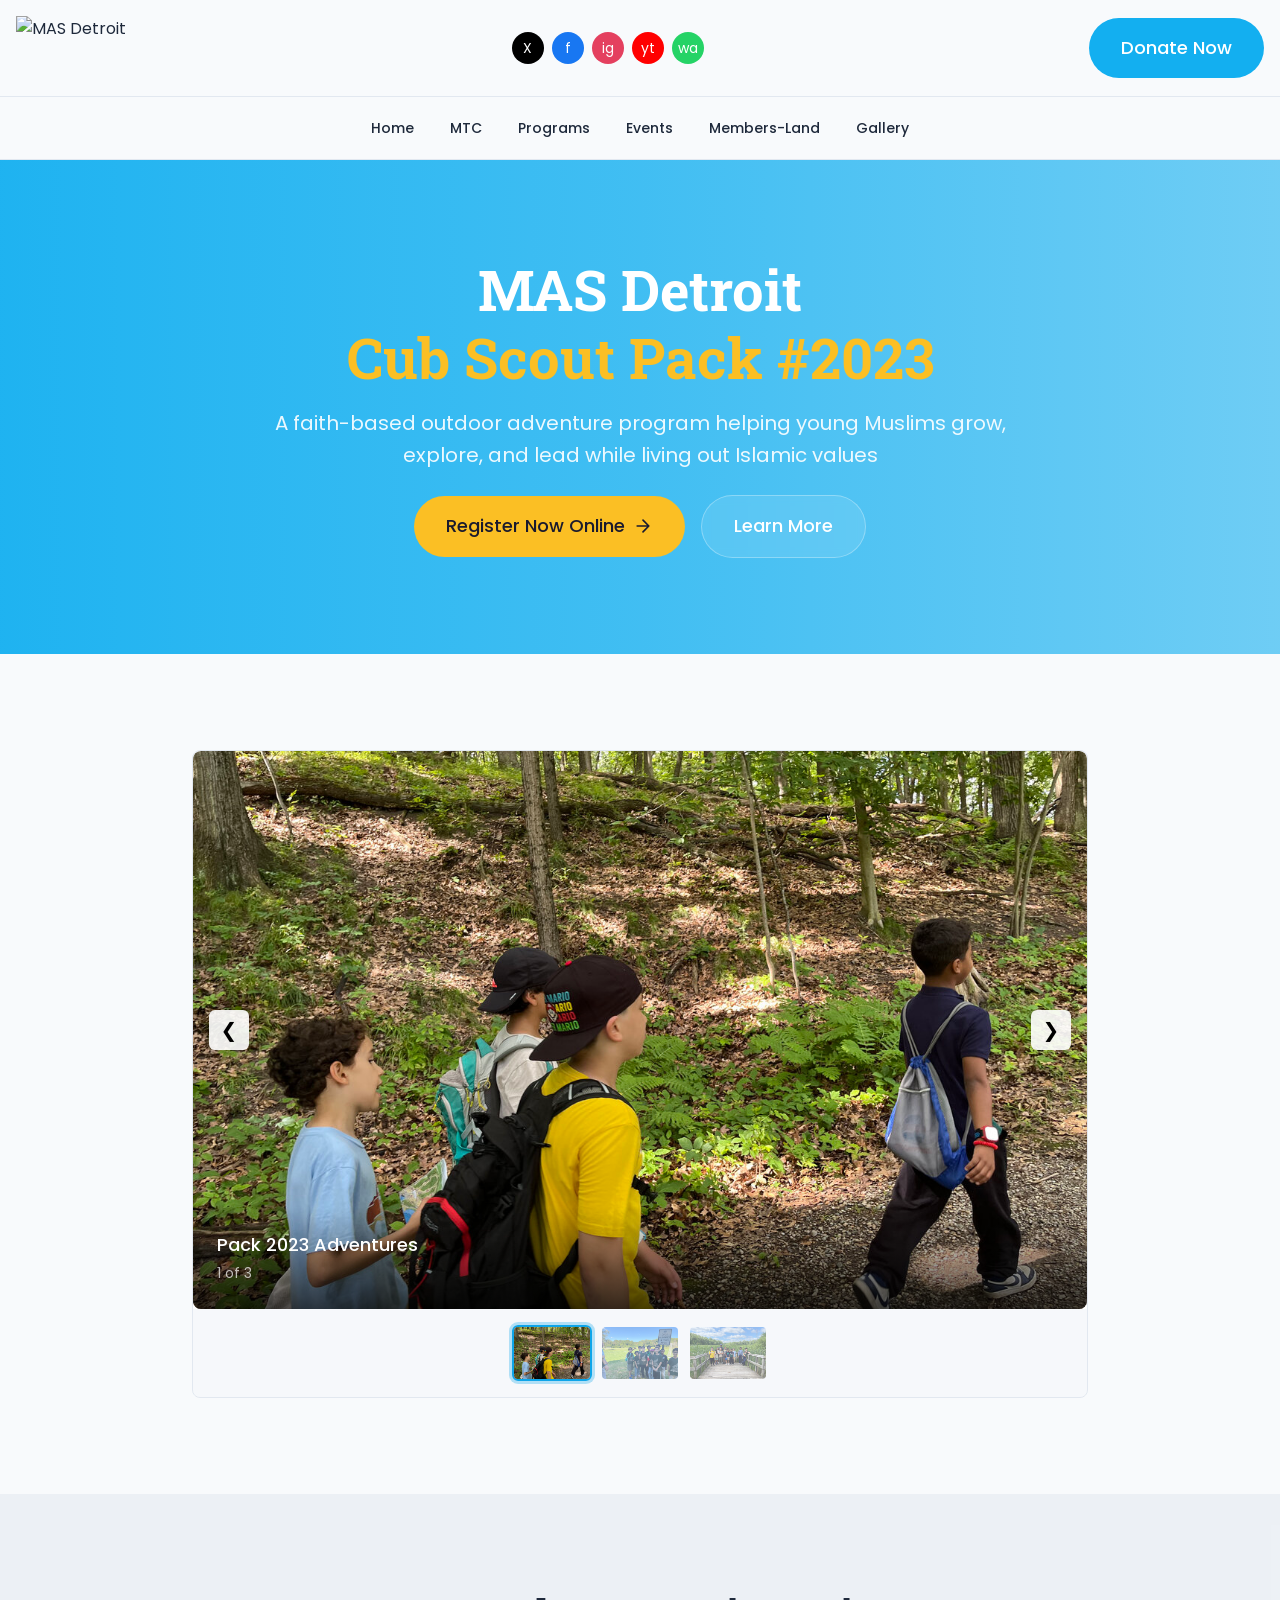
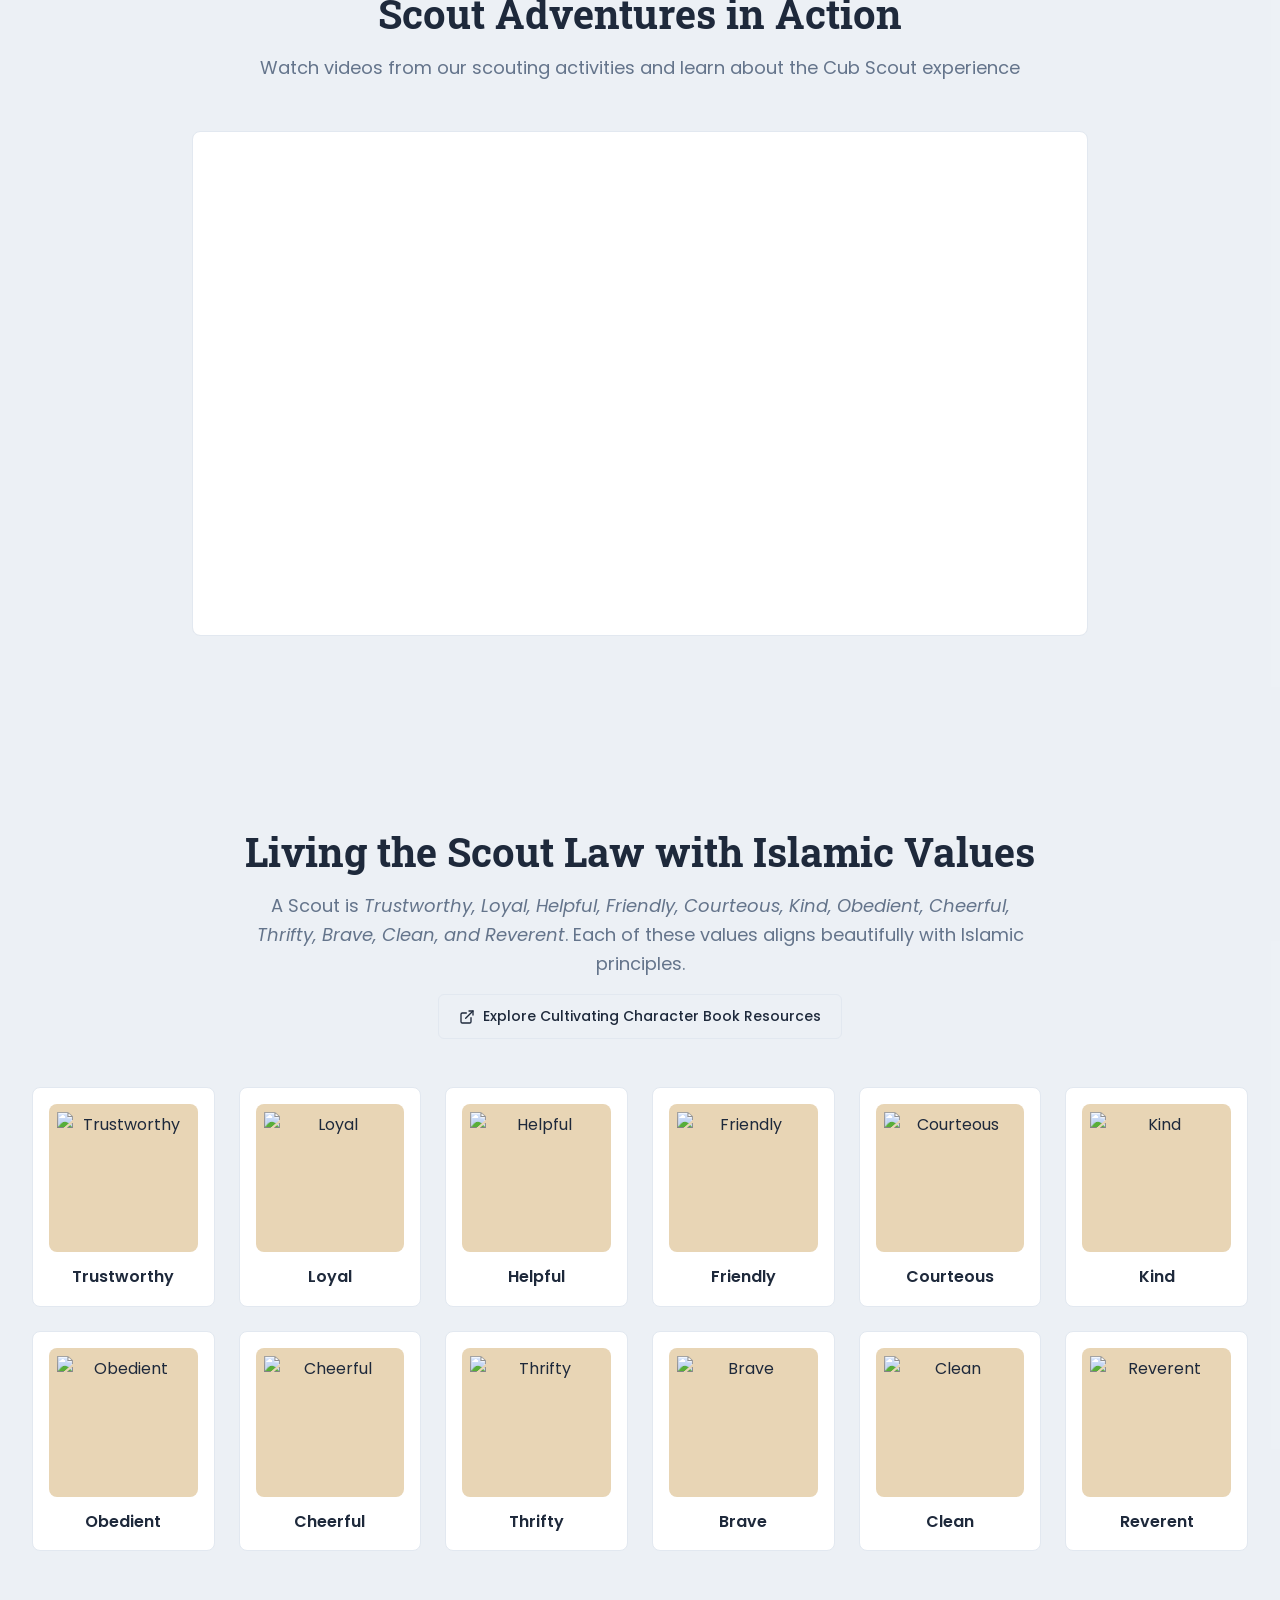
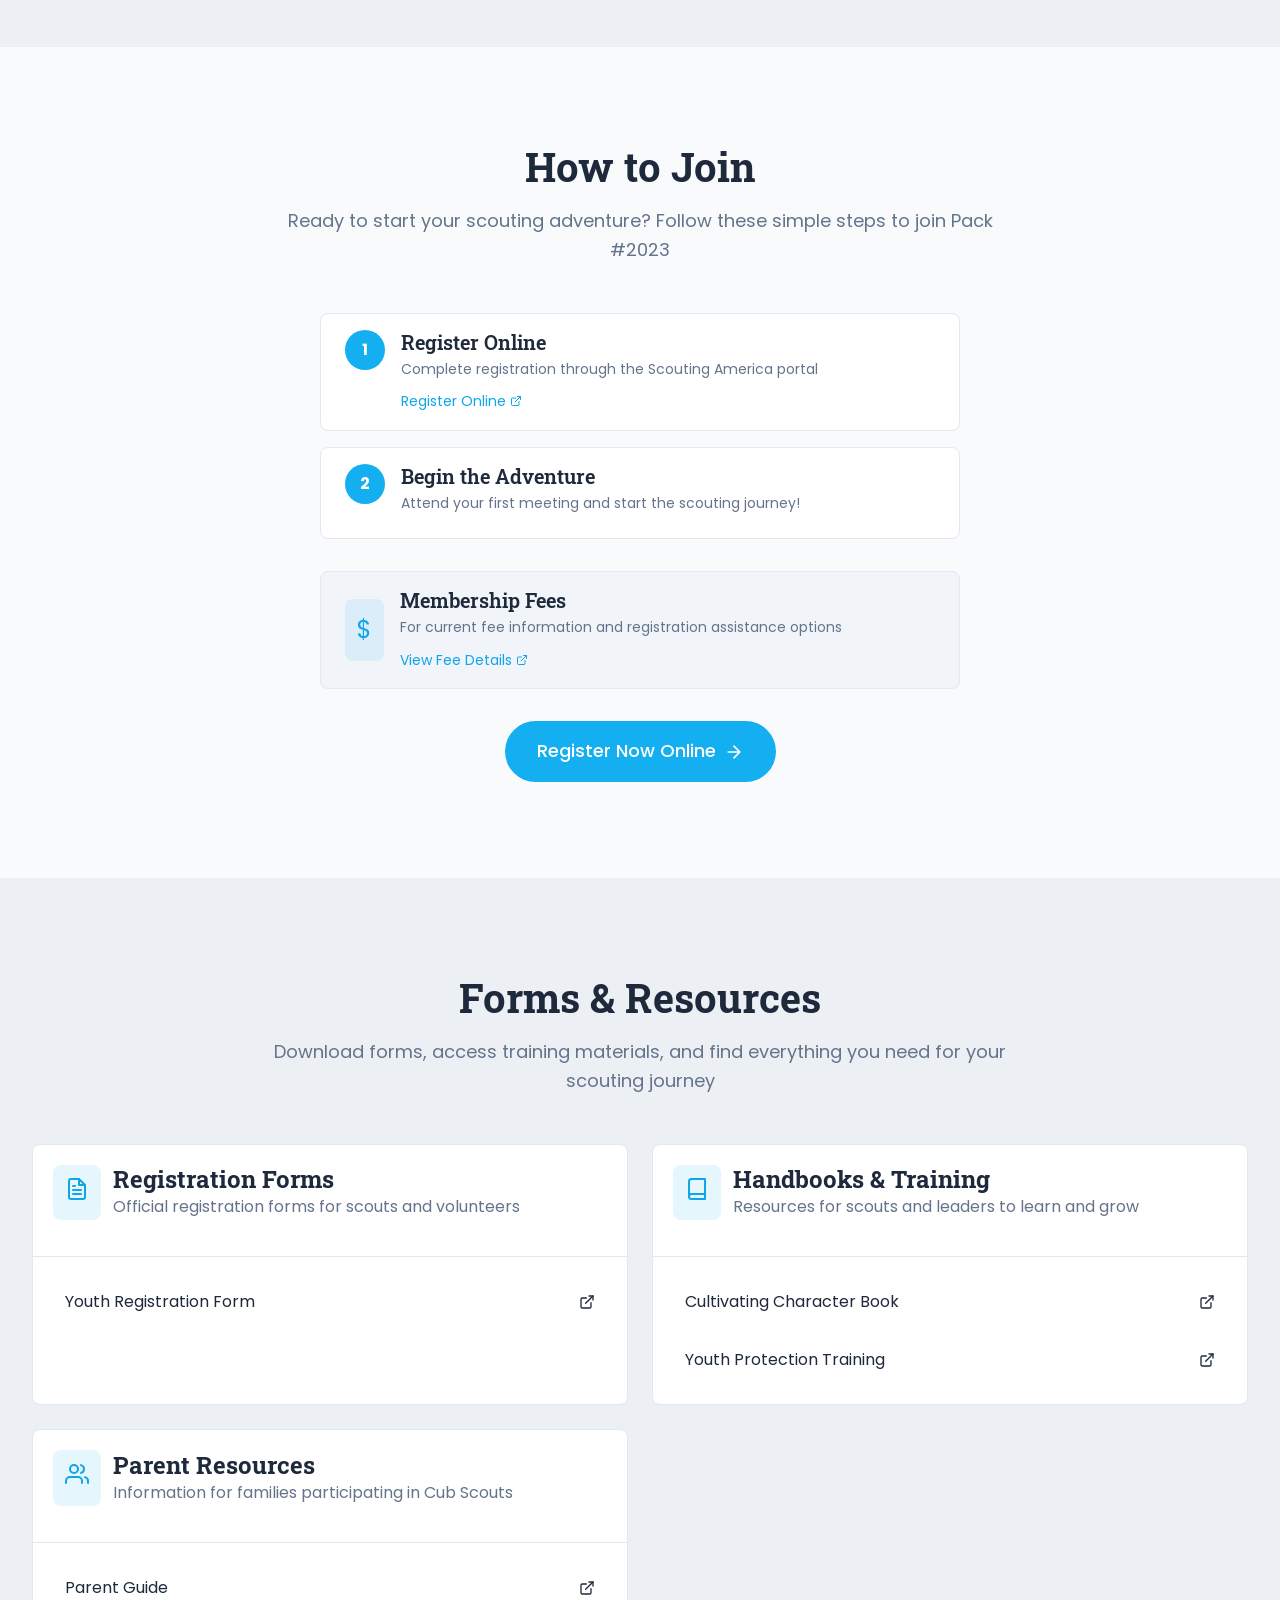
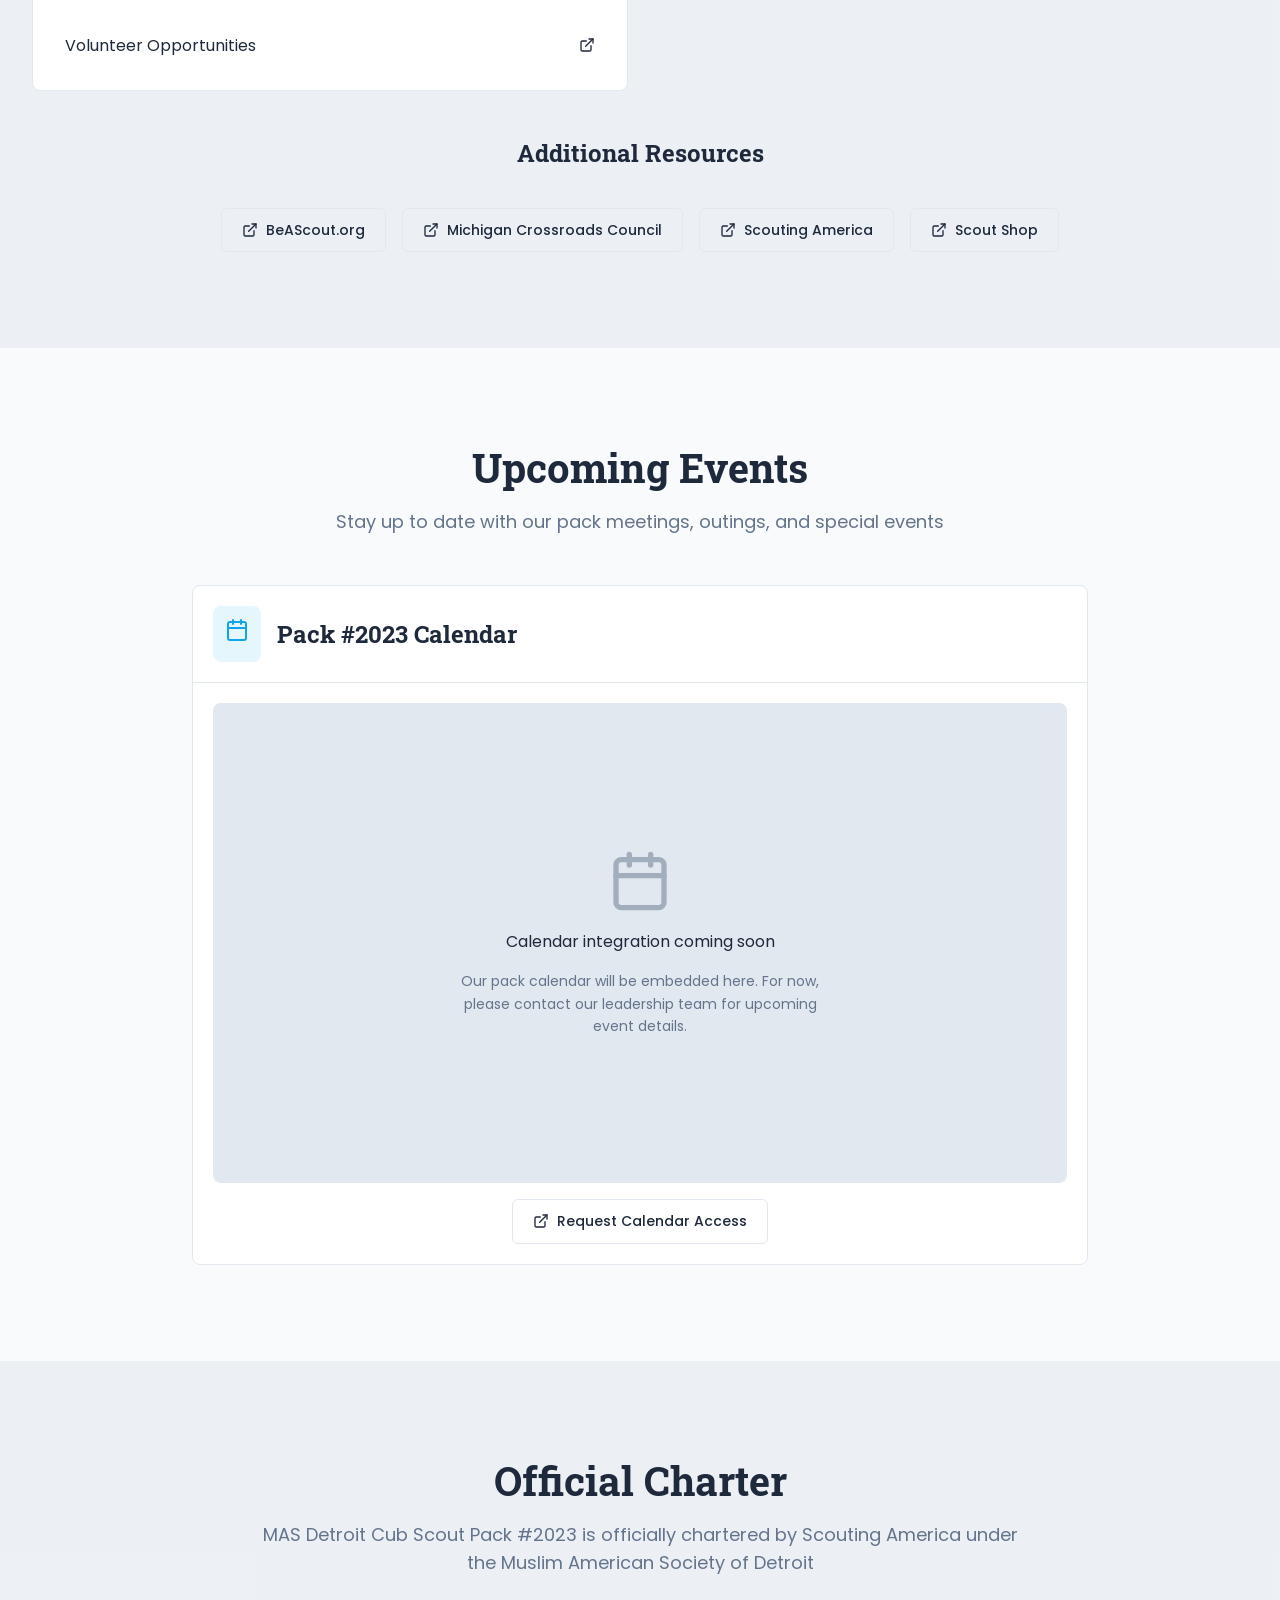
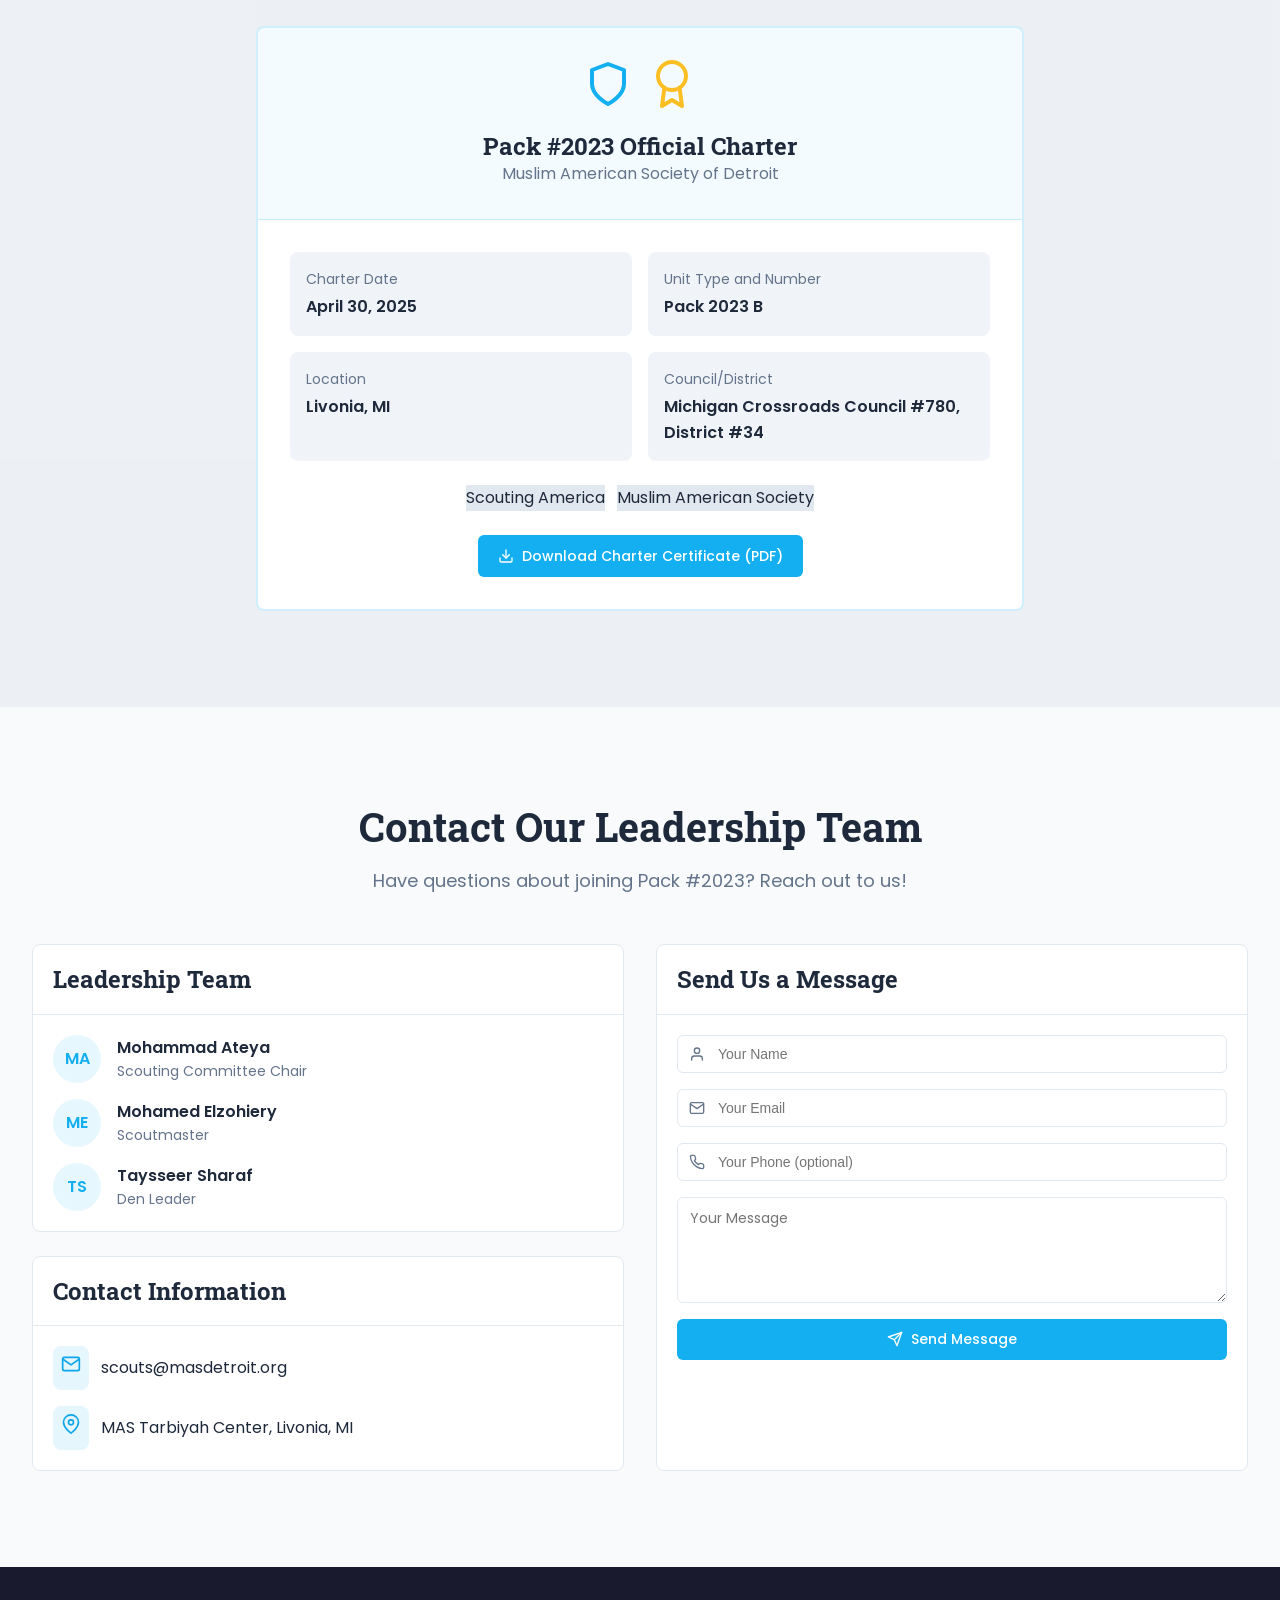
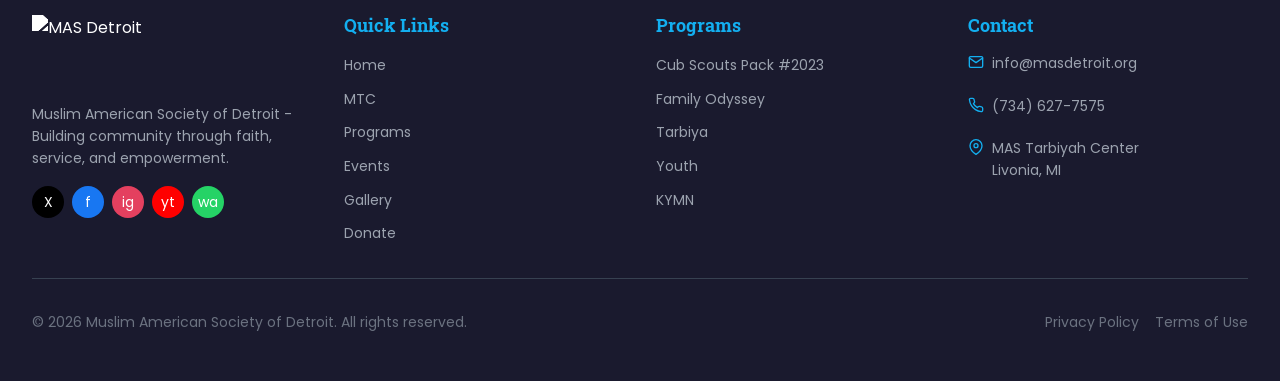
==== index.html @ 4f413756 "Simplified site Simplified site" ====
<!DOCTYPE html>
<html lang="en">
<head>
  <meta charset="UTF-8">
  <meta name="viewport" content="width=device-width, initial-scale=1.0">
  <meta name="description" content="MAS Detroit Cub Scout Pack #2023 - A faith-based outdoor adventure program helping young Muslims grow, explore, and lead while living out Islamic values.">
  <meta property="og:title" content="MAS Detroit Cub Scout Pack #2023">
  <meta property="og:description" content="A faith-based outdoor adventure program helping young Muslims grow, explore, and lead while living out Islamic values.">
  <meta property="og:type" content="website">
  <title>MAS Detroit Cub Scout Pack #2023</title>
  <link rel="icon" type="image/png" href="assets/favicon.png">
  <link rel="preconnect" href="https://fonts.googleapis.com">
  <link rel="preconnect" href="https://fonts.gstatic.com" crossorigin>
  <link href="https://fonts.googleapis.com/css2?family=Poppins:wght@300;400;500;600;700&family=Roboto+Slab:wght@400;600;700&display=swap" rel="stylesheet">
  <link rel="stylesheet" href="css/styles.css">
</head>
<body>
  <!-- ============================================
       NAVIGATION
       ============================================ -->
  <header class="nav">
    <div class="container nav-container">
      <a href="https://www.masdetroit.org/" class="nav-logo">
        <img src="https://www.masdetroit.org/wp-content/uploads/2022/02/MAS-DETROIT-10.png.webp" alt="MAS Detroit" data-testid="img-mas-detroit-logo">
      </a>

      <div class="nav-social" id="nav-social">
        <a href="https://twitter.com/masdetroit" target="_blank" rel="noopener noreferrer" class="social-icon" style="background-color: #000" data-testid="social-x">X</a>
        <a href="https://facebook.com/masdetroit" target="_blank" rel="noopener noreferrer" class="social-icon" style="background-color: #1877f2" data-testid="social-facebook">f</a>
        <a href="https://instagram.com/masdetroit" target="_blank" rel="noopener noreferrer" class="social-icon" style="background-color: #e4405f" data-testid="social-instagram">ig</a>
        <a href="https://youtube.com/masdetroit" target="_blank" rel="noopener noreferrer" class="social-icon" style="background-color: #ff0000" data-testid="social-youtube">yt</a>
        <a href="https://wa.me/" target="_blank" rel="noopener noreferrer" class="social-icon" style="background-color: #25d366" data-testid="social-whatsapp">wa</a>
      </div>

      <div class="flex items-center gap-3">
        <a href="https://www.masdetroit.org/donate/" target="_blank" rel="noopener noreferrer" class="btn btn-primary btn-lg" style="border-radius: 9999px" data-testid="button-donate">Donate Now</a>
        <button class="btn btn-ghost btn-icon mobile-menu-btn" id="mobile-menu-btn" data-testid="button-mobile-menu">
          <span id="menu-icon">&#9776;</span>
        </button>
      </div>
    </div>

    <nav class="nav-links" id="desktop-nav">
      <a href="https://www.masdetroit.org/" target="_blank" rel="noopener noreferrer" class="nav-link" data-testid="nav-link-home">Home</a>
      <a href="https://www.masdetroit.org/center/" target="_blank" rel="noopener noreferrer" class="nav-link" data-testid="nav-link-mtc">MTC</a>
      <a href="https://www.masdetroit.org/programs/" target="_blank" rel="noopener noreferrer" class="nav-link" data-testid="nav-link-programs">Programs</a>
      <a href="https://www.masdetroit.org/events/" target="_blank" rel="noopener noreferrer" class="nav-link" data-testid="nav-link-events">Events</a>
      <a href="https://www.masdetroit.org/members-land/" target="_blank" rel="noopener noreferrer" class="nav-link" data-testid="nav-link-members-land">Members-Land</a>
      <a href="https://www.masdetroit.org/gallery/" target="_blank" rel="noopener noreferrer" class="nav-link" data-testid="nav-link-gallery">Gallery</a>
    </nav>

    <div class="mobile-menu" id="mobile-menu">
      <a href="https://www.masdetroit.org/" target="_blank" rel="noopener noreferrer" class="nav-link" data-testid="nav-mobile-link-home">Home</a>
      <a href="https://www.masdetroit.org/center/" target="_blank" rel="noopener noreferrer" class="nav-link" data-testid="nav-mobile-link-mtc">MTC</a>
      <a href="https://www.masdetroit.org/programs/" target="_blank" rel="noopener noreferrer" class="nav-link" data-testid="nav-mobile-link-programs">Programs</a>
      <a href="https://www.masdetroit.org/events/" target="_blank" rel="noopener noreferrer" class="nav-link" data-testid="nav-mobile-link-events">Events</a>
      <a href="https://www.masdetroit.org/members-land/" target="_blank" rel="noopener noreferrer" class="nav-link" data-testid="nav-mobile-link-members-land">Members-Land</a>
      <a href="https://www.masdetroit.org/gallery/" target="_blank" rel="noopener noreferrer" class="nav-link" data-testid="nav-mobile-link-gallery">Gallery</a>
      <div class="flex items-center justify-center gap-3 mt-4" style="padding-top: 1rem; border-top: 1px solid var(--border);">
        <a href="https://twitter.com/masdetroit" target="_blank" rel="noopener noreferrer" class="social-icon" style="background-color: #000">X</a>
        <a href="https://facebook.com/masdetroit" target="_blank" rel="noopener noreferrer" class="social-icon" style="background-color: #1877f2">f</a>
        <a href="https://instagram.com/masdetroit" target="_blank" rel="noopener noreferrer" class="social-icon" style="background-color: #e4405f">ig</a>
        <a href="https://youtube.com/masdetroit" target="_blank" rel="noopener noreferrer" class="social-icon" style="background-color: #ff0000">yt</a>
        <a href="https://wa.me/" target="_blank" rel="noopener noreferrer" class="social-icon" style="background-color: #25d366">wa</a>
      </div>
    </div>
  </header>

  <!-- ============================================
       HERO SECTION
       ============================================ -->
  <section class="hero">
    <div class="hero-bg"></div>
    <div class="hero-overlay"></div>
    <div class="hero-content">
      <h1>MAS Detroit<br><span>Cub Scout Pack #2023</span></h1>
      <p class="hero-description">A faith-based outdoor adventure program helping young Muslims grow, explore, and lead while living out Islamic values</p>
      <div class="hero-buttons">
        <a href="https://my.scouting.org/VES/OnlineReg/1.0.0/?tu=UF-MB-780paa2023" target="_blank" rel="noopener noreferrer" class="btn btn-accent btn-lg" data-testid="button-register-hero">
          Register Now Online
          <svg width="20" height="20" viewBox="0 0 24 24" fill="none" stroke="currentColor" stroke-width="2" stroke-linecap="round" stroke-linejoin="round"><path d="M5 12h14M12 5l7 7-7 7"/></svg>
        </a>
        <a href="#gallery" class="btn btn-hero-outline btn-lg" data-testid="button-learn-more">Learn More</a>
      </div>
    </div>
  </section>

  <!-- ============================================
       PHOTO GALLERY
       ============================================ -->
  <section id="gallery" class="section">
    <div class="container">
      <div class="gallery-container">
        <div class="card">
          <div class="gallery-main">
            <img id="gallery-image" src="assets/scout-photo-1.jpg" alt="Pack 2023 Scouts at an event" data-testid="gallery-main-image">
            <div class="gallery-caption">
              <p id="gallery-caption-text">Pack 2023 Adventures</p>
              <span id="gallery-counter">1 of 3</span>
            </div>
            <button class="gallery-nav prev" id="gallery-prev" data-testid="button-prev-image">&#10094;</button>
            <button class="gallery-nav next" id="gallery-next" data-testid="button-next-image">&#10095;</button>
          </div>
          <div class="gallery-thumbnails">
            <button class="gallery-thumb active" data-index="0" data-testid="gallery-thumbnail-1">
              <img src="assets/scout-photo-1.jpg" alt="Thumbnail 1">
            </button>
            <button class="gallery-thumb" data-index="1" data-testid="gallery-thumbnail-2">
              <img src="assets/scout-photo-2.jpg" alt="Thumbnail 2">
            </button>
            <button class="gallery-thumb" data-index="2" data-testid="gallery-thumbnail-3">
              <img src="assets/scout-photo-3.jpg" alt="Thumbnail 3">
            </button>
          </div>
        </div>
      </div>
    </div>
  </section>

  <!-- ============================================
       VIDEO SECTION
       ============================================ -->
  <section id="videos" class="section section-alt">
    <div class="container">
      <div class="section-header">
        <h2>Scout Adventures in Action</h2>
        <p>Watch videos from our scouting activities and learn about the Cub Scout experience</p>
      </div>

      <div class="video-container">
        <div class="card">
          <div class="video-wrapper">
            <iframe src="https://www.youtube.com/embed/n1yjGQ9JKa0" title="Scout Adventure Video" allow="accelerometer; autoplay; clipboard-write; encrypted-media; gyroscope; picture-in-picture" allowfullscreen data-testid="video-main-embed"></iframe>
          </div>
        </div>
      </div>
    </div>
  </section>

  <!-- ============================================
       SCOUT LAW SECTION
       ============================================ -->
  <section id="scout-law" class="section section-alt">
    <div class="container">
      <div class="section-header">
        <h2>Living the Scout Law with Islamic Values</h2>
        <p>A Scout is <em>Trustworthy, Loyal, Helpful, Friendly, Courteous, Kind, Obedient, Cheerful, Thrifty, Brave, Clean, and Reverent</em>. Each of these values aligns beautifully with Islamic principles.</p>
        <a href="https://muslimamericansociety.org/cultivating-character-book-resources/" target="_blank" rel="noopener noreferrer" class="btn btn-outline mt-4" data-testid="button-cultivating-character">
          <svg width="16" height="16" viewBox="0 0 24 24" fill="none" stroke="currentColor" stroke-width="2" stroke-linecap="round" stroke-linejoin="round"><path d="M18 13v6a2 2 0 0 1-2 2H5a2 2 0 0 1-2-2V8a2 2 0 0 1 2-2h6"/><polyline points="15 3 21 3 21 9"/><line x1="10" y1="14" x2="21" y2="3"/></svg>
          Explore Cultivating Character Book Resources
        </a>
      </div>

      <div class="scout-law-grid">
        <a href="https://muslimamericansociety.org/cultivating-character-book-resources/#trustworthy" target="_blank" rel="noopener noreferrer" class="scout-law-card" data-testid="card-scout-law-trustworthy">
          <div class="scout-law-image">
            <img src="https://www.muslimamericansociety.org/wp-content/uploads/2022/10/trustworthy-01.png" alt="Trustworthy" loading="lazy">
          </div>
          <span class="scout-law-name">Trustworthy</span>
        </a>
        <a href="https://muslimamericansociety.org/cultivating-character-book-resources/#loyal" target="_blank" rel="noopener noreferrer" class="scout-law-card" data-testid="card-scout-law-loyal">
          <div class="scout-law-image">
            <img src="https://www.muslimamericansociety.org/wp-content/uploads/2022/10/loyal-01.png" alt="Loyal" loading="lazy">
          </div>
          <span class="scout-law-name">Loyal</span>
        </a>
        <a href="https://muslimamericansociety.org/cultivating-character-book-resources/#helpful" target="_blank" rel="noopener noreferrer" class="scout-law-card" data-testid="card-scout-law-helpful">
          <div class="scout-law-image">
            <img src="https://www.muslimamericansociety.org/wp-content/uploads/2022/10/helpful-01.png" alt="Helpful" loading="lazy">
          </div>
          <span class="scout-law-name">Helpful</span>
        </a>
        <a href="https://muslimamericansociety.org/cultivating-character-book-resources/#friendly" target="_blank" rel="noopener noreferrer" class="scout-law-card" data-testid="card-scout-law-friendly">
          <div class="scout-law-image">
            <img src="https://www.muslimamericansociety.org/wp-content/uploads/2022/10/friendly-01.png" alt="Friendly" loading="lazy">
          </div>
          <span class="scout-law-name">Friendly</span>
        </a>
        <a href="https://muslimamericansociety.org/cultivating-character-book-resources/#courteous" target="_blank" rel="noopener noreferrer" class="scout-law-card" data-testid="card-scout-law-courteous">
          <div class="scout-law-image">
            <img src="https://www.muslimamericansociety.org/wp-content/uploads/2022/10/courteous-01.png" alt="Courteous" loading="lazy">
          </div>
          <span class="scout-law-name">Courteous</span>
        </a>
        <a href="https://muslimamericansociety.org/cultivating-character-book-resources/#kind" target="_blank" rel="noopener noreferrer" class="scout-law-card" data-testid="card-scout-law-kind">
          <div class="scout-law-image">
            <img src="https://www.muslimamericansociety.org/wp-content/uploads/2022/10/kind-01.png" alt="Kind" loading="lazy">
          </div>
          <span class="scout-law-name">Kind</span>
        </a>
        <a href="https://muslimamericansociety.org/cultivating-character-book-resources/#obedient" target="_blank" rel="noopener noreferrer" class="scout-law-card" data-testid="card-scout-law-obedient">
          <div class="scout-law-image">
            <img src="https://www.muslimamericansociety.org/wp-content/uploads/2022/10/obedient-01.png" alt="Obedient" loading="lazy">
          </div>
          <span class="scout-law-name">Obedient</span>
        </a>
        <a href="https://muslimamericansociety.org/cultivating-character-book-resources/#cheerful" target="_blank" rel="noopener noreferrer" class="scout-law-card" data-testid="card-scout-law-cheerful">
          <div class="scout-law-image">
            <img src="https://www.muslimamericansociety.org/wp-content/uploads/2022/10/cheerful-01.png" alt="Cheerful" loading="lazy">
          </div>
          <span class="scout-law-name">Cheerful</span>
        </a>
        <a href="https://muslimamericansociety.org/cultivating-character-book-resources/#thrifty" target="_blank" rel="noopener noreferrer" class="scout-law-card" data-testid="card-scout-law-thrifty">
          <div class="scout-law-image">
            <img src="https://www.muslimamericansociety.org/wp-content/uploads/2022/10/thrifty-01.png" alt="Thrifty" loading="lazy">
          </div>
          <span class="scout-law-name">Thrifty</span>
        </a>
        <a href="https://muslimamericansociety.org/cultivating-character-book-resources/#brave" target="_blank" rel="noopener noreferrer" class="scout-law-card" data-testid="card-scout-law-brave">
          <div class="scout-law-image">
            <img src="https://www.muslimamericansociety.org/wp-content/uploads/2022/10/brave-01.png" alt="Brave" loading="lazy">
          </div>
          <span class="scout-law-name">Brave</span>
        </a>
        <a href="https://muslimamericansociety.org/cultivating-character-book-resources/#clean" target="_blank" rel="noopener noreferrer" class="scout-law-card" data-testid="card-scout-law-clean">
          <div class="scout-law-image">
            <img src="https://www.muslimamericansociety.org/wp-content/uploads/2022/10/clean-01.png" alt="Clean" loading="lazy">
          </div>
          <span class="scout-law-name">Clean</span>
        </a>
        <a href="https://muslimamericansociety.org/cultivating-character-book-resources/#reverent" target="_blank" rel="noopener noreferrer" class="scout-law-card" data-testid="card-scout-law-reverent">
          <div class="scout-law-image">
            <img src="https://www.muslimamericansociety.org/wp-content/uploads/2022/10/reverent-01.png" alt="Reverent" loading="lazy">
          </div>
          <span class="scout-law-name">Reverent</span>
        </a>
      </div>
    </div>
  </section>

  <!-- ============================================
       HOW TO JOIN
       ============================================ -->
  <section id="join" class="section">
    <div class="container">
      <div class="section-header">
        <h2>How to Join</h2>
        <p>Ready to start your scouting adventure? Follow these simple steps to join Pack #2023</p>
      </div>

      <div class="join-steps">
        <div class="card join-step">
          <div class="step-number">1</div>
          <div class="step-content">
            <h4>Register Online</h4>
            <p>Complete registration through the Scouting America portal</p>
            <a href="https://my.scouting.org/VES/OnlineReg/1.0.0/?tu=UF-MB-780paa2023" target="_blank" rel="noopener noreferrer" class="step-link" data-testid="button-step-1-link">
              Register Online
              <svg width="12" height="12" viewBox="0 0 24 24" fill="none" stroke="currentColor" stroke-width="2" stroke-linecap="round" stroke-linejoin="round"><path d="M18 13v6a2 2 0 0 1-2 2H5a2 2 0 0 1-2-2V8a2 2 0 0 1 2-2h6"/><polyline points="15 3 21 3 21 9"/><line x1="10" y1="14" x2="21" y2="3"/></svg>
            </a>
          </div>
        </div>
        <div class="card join-step">
          <div class="step-number">2</div>
          <div class="step-content">
            <h4>Begin the Adventure</h4>
            <p>Attend your first meeting and start the scouting journey!</p>
          </div>
        </div>
      </div>

      <div class="card fees-card">
        <div class="fees-card-content">
          <div class="fees-icon">$</div>
          <div class="step-content">
            <h4>Membership Fees</h4>
            <p>For current fee information and registration assistance options</p>
            <a href="https://michiganscouting.org/membership-registration/" target="_blank" rel="noopener noreferrer" class="step-link" data-testid="button-fees-link">
              View Fee Details
              <svg width="12" height="12" viewBox="0 0 24 24" fill="none" stroke="currentColor" stroke-width="2" stroke-linecap="round" stroke-linejoin="round"><path d="M18 13v6a2 2 0 0 1-2 2H5a2 2 0 0 1-2-2V8a2 2 0 0 1 2-2h6"/><polyline points="15 3 21 3 21 9"/><line x1="10" y1="14" x2="21" y2="3"/></svg>
            </a>
          </div>
        </div>
      </div>

      <div class="text-center mt-8">
        <a href="https://my.scouting.org/VES/OnlineReg/1.0.0/?tu=UF-MB-780paa2023" target="_blank" rel="noopener noreferrer" class="btn btn-primary btn-lg" data-testid="button-register-join">
          Register Now Online
          <svg width="20" height="20" viewBox="0 0 24 24" fill="none" stroke="currentColor" stroke-width="2" stroke-linecap="round" stroke-linejoin="round"><path d="M5 12h14M12 5l7 7-7 7"/></svg>
        </a>
      </div>
    </div>
  </section>

  <!-- ============================================
       RESOURCES SECTION
       ============================================ -->
  <section id="resources" class="section section-alt">
    <div class="container">
      <div class="section-header">
        <h2>Forms & Resources</h2>
        <p>Download forms, access training materials, and find everything you need for your scouting journey</p>
      </div>

      <div class="resources-grid">
        <div class="card">
          <div class="card-header">
            <div class="resource-category-header">
              <div class="resource-icon">
                <svg width="24" height="24" viewBox="0 0 24 24" fill="none" stroke="currentColor" stroke-width="2" stroke-linecap="round" stroke-linejoin="round"><path d="M14 2H6a2 2 0 0 0-2 2v16a2 2 0 0 0 2 2h12a2 2 0 0 0 2-2V8z"/><polyline points="14 2 14 8 20 8"/><line x1="16" y1="13" x2="8" y2="13"/><line x1="16" y1="17" x2="8" y2="17"/><polyline points="10 9 9 9 8 9"/></svg>
              </div>
              <div>
                <h3>Registration Forms</h3>
                <p class="text-muted">Official registration forms for scouts and volunteers</p>
              </div>
            </div>
          </div>
          <div class="card-content resource-list">
            <a href="https://my.scouting.org/VES/OnlineReg/1.0.0/?tu=UF-MB-780paa2023" target="_blank" rel="noopener noreferrer" class="resource-item" data-testid="resource-registration-forms-0">
              <span>Youth Registration Form</span>
              <svg width="16" height="16" viewBox="0 0 24 24" fill="none" stroke="currentColor" stroke-width="2" stroke-linecap="round" stroke-linejoin="round"><path d="M18 13v6a2 2 0 0 1-2 2H5a2 2 0 0 1-2-2V8a2 2 0 0 1 2-2h6"/><polyline points="15 3 21 3 21 9"/><line x1="10" y1="14" x2="21" y2="3"/></svg>
            </a>
          </div>
        </div>

        <div class="card">
          <div class="card-header">
            <div class="resource-category-header">
              <div class="resource-icon">
                <svg width="24" height="24" viewBox="0 0 24 24" fill="none" stroke="currentColor" stroke-width="2" stroke-linecap="round" stroke-linejoin="round"><path d="M4 19.5A2.5 2.5 0 0 1 6.5 17H20"/><path d="M6.5 2H20v20H6.5A2.5 2.5 0 0 1 4 19.5v-15A2.5 2.5 0 0 1 6.5 2z"/></svg>
              </div>
              <div>
                <h3>Handbooks & Training</h3>
                <p class="text-muted">Resources for scouts and leaders to learn and grow</p>
              </div>
            </div>
          </div>
          <div class="card-content resource-list">
            <a href="https://muslimamericansociety.org/cultivating-character-book-resources/" target="_blank" rel="noopener noreferrer" class="resource-item" data-testid="resource-handbooks-training-0">
              <span>Cultivating Character Book</span>
              <svg width="16" height="16" viewBox="0 0 24 24" fill="none" stroke="currentColor" stroke-width="2" stroke-linecap="round" stroke-linejoin="round"><path d="M18 13v6a2 2 0 0 1-2 2H5a2 2 0 0 1-2-2V8a2 2 0 0 1 2-2h6"/><polyline points="15 3 21 3 21 9"/><line x1="10" y1="14" x2="21" y2="3"/></svg>
            </a>
            <a href="https://www.scouting.org/training/youth-protection/" target="_blank" rel="noopener noreferrer" class="resource-item" data-testid="resource-handbooks-training-1">
              <span>Youth Protection Training</span>
              <svg width="16" height="16" viewBox="0 0 24 24" fill="none" stroke="currentColor" stroke-width="2" stroke-linecap="round" stroke-linejoin="round"><path d="M18 13v6a2 2 0 0 1-2 2H5a2 2 0 0 1-2-2V8a2 2 0 0 1 2-2h6"/><polyline points="15 3 21 3 21 9"/><line x1="10" y1="14" x2="21" y2="3"/></svg>
            </a>
          </div>
        </div>

        <div class="card">
          <div class="card-header">
            <div class="resource-category-header">
              <div class="resource-icon">
                <svg width="24" height="24" viewBox="0 0 24 24" fill="none" stroke="currentColor" stroke-width="2" stroke-linecap="round" stroke-linejoin="round"><path d="M17 21v-2a4 4 0 0 0-4-4H5a4 4 0 0 0-4 4v2"/><circle cx="9" cy="7" r="4"/><path d="M23 21v-2a4 4 0 0 0-3-3.87"/><path d="M16 3.13a4 4 0 0 1 0 7.75"/></svg>
              </div>
              <div>
                <h3>Parent Resources</h3>
                <p class="text-muted">Information for families participating in Cub Scouts</p>
              </div>
            </div>
          </div>
          <div class="card-content resource-list">
            <a href="https://www.scouting.org/programs/cub-scouts/" target="_blank" rel="noopener noreferrer" class="resource-item" data-testid="resource-parent-resources-0">
              <span>Parent Guide</span>
              <svg width="16" height="16" viewBox="0 0 24 24" fill="none" stroke="currentColor" stroke-width="2" stroke-linecap="round" stroke-linejoin="round"><path d="M18 13v6a2 2 0 0 1-2 2H5a2 2 0 0 1-2-2V8a2 2 0 0 1 2-2h6"/><polyline points="15 3 21 3 21 9"/><line x1="10" y1="14" x2="21" y2="3"/></svg>
            </a>
            <a href="https://www.scouting.org/get-involved/volunteer/" target="_blank" rel="noopener noreferrer" class="resource-item" data-testid="resource-parent-resources-1">
              <span>Volunteer Opportunities</span>
              <svg width="16" height="16" viewBox="0 0 24 24" fill="none" stroke="currentColor" stroke-width="2" stroke-linecap="round" stroke-linejoin="round"><path d="M18 13v6a2 2 0 0 1-2 2H5a2 2 0 0 1-2-2V8a2 2 0 0 1 2-2h6"/><polyline points="15 3 21 3 21 9"/><line x1="10" y1="14" x2="21" y2="3"/></svg>
            </a>
          </div>
        </div>

      </div>

      <div class="additional-resources">
        <h3 class="text-center mb-6" style="width: 100%">Additional Resources</h3>
        <a href="https://beascout.scouting.org/" target="_blank" rel="noopener noreferrer" class="btn btn-outline" data-testid="button-beascout">
          <svg width="16" height="16" viewBox="0 0 24 24" fill="none" stroke="currentColor" stroke-width="2" stroke-linecap="round" stroke-linejoin="round"><path d="M18 13v6a2 2 0 0 1-2 2H5a2 2 0 0 1-2-2V8a2 2 0 0 1 2-2h6"/><polyline points="15 3 21 3 21 9"/><line x1="10" y1="14" x2="21" y2="3"/></svg>
          BeAScout.org
        </a>
        <a href="https://michiganscouting.org/" target="_blank" rel="noopener noreferrer" class="btn btn-outline" data-testid="button-michigan-council">
          <svg width="16" height="16" viewBox="0 0 24 24" fill="none" stroke="currentColor" stroke-width="2" stroke-linecap="round" stroke-linejoin="round"><path d="M18 13v6a2 2 0 0 1-2 2H5a2 2 0 0 1-2-2V8a2 2 0 0 1 2-2h6"/><polyline points="15 3 21 3 21 9"/><line x1="10" y1="14" x2="21" y2="3"/></svg>
          Michigan Crossroads Council
        </a>
        <a href="https://www.scouting.org/" target="_blank" rel="noopener noreferrer" class="btn btn-outline" data-testid="button-scouting-america">
          <svg width="16" height="16" viewBox="0 0 24 24" fill="none" stroke="currentColor" stroke-width="2" stroke-linecap="round" stroke-linejoin="round"><path d="M18 13v6a2 2 0 0 1-2 2H5a2 2 0 0 1-2-2V8a2 2 0 0 1 2-2h6"/><polyline points="15 3 21 3 21 9"/><line x1="10" y1="14" x2="21" y2="3"/></svg>
          Scouting America
        </a>
        <a href="https://www.scoutshop.org/" target="_blank" rel="noopener noreferrer" class="btn btn-outline" data-testid="button-scout-shop-resources">
          <svg width="16" height="16" viewBox="0 0 24 24" fill="none" stroke="currentColor" stroke-width="2" stroke-linecap="round" stroke-linejoin="round"><path d="M18 13v6a2 2 0 0 1-2 2H5a2 2 0 0 1-2-2V8a2 2 0 0 1 2-2h6"/><polyline points="15 3 21 3 21 9"/><line x1="10" y1="14" x2="21" y2="3"/></svg>
          Scout Shop
        </a>
      </div>
    </div>
  </section>

  <!-- ============================================
       CALENDAR SECTION
       ============================================ -->
  <section id="events" class="section">
    <div class="container">
      <div class="section-header">
        <h2>Upcoming Events</h2>
        <p>Stay up to date with our pack meetings, outings, and special events</p>
      </div>

      <div style="max-width: 56rem; margin: 0 auto;">
        <div class="card">
          <div class="card-header" style="display: flex; align-items: center; gap: 1rem;">
            <div class="resource-icon">
              <svg width="24" height="24" viewBox="0 0 24 24" fill="none" stroke="currentColor" stroke-width="2" stroke-linecap="round" stroke-linejoin="round"><rect x="3" y="4" width="18" height="18" rx="2" ry="2"/><line x1="16" y1="2" x2="16" y2="6"/><line x1="8" y1="2" x2="8" y2="6"/><line x1="3" y1="10" x2="21" y2="10"/></svg>
            </div>
            <h3>Pack #2023 Calendar</h3>
          </div>
          <div class="card-content">
            <div class="calendar-placeholder">
              <svg viewBox="0 0 24 24" fill="none" stroke="currentColor" stroke-width="2" stroke-linecap="round" stroke-linejoin="round"><rect x="3" y="4" width="18" height="18" rx="2" ry="2"/><line x1="16" y1="2" x2="16" y2="6"/><line x1="8" y1="2" x2="8" y2="6"/><line x1="3" y1="10" x2="21" y2="10"/></svg>
              <p class="mb-4">Calendar integration coming soon</p>
              <p class="text-muted" style="font-size: 0.875rem; max-width: 24rem;">Our pack calendar will be embedded here. For now, please contact our leadership team for upcoming event details.</p>
            </div>
            <div class="text-center">
              <a href="mailto:scouts@masdetroit.org?subject=Pack Calendar Inquiry" class="btn btn-outline" data-testid="button-calendar-inquiry">
                <svg width="16" height="16" viewBox="0 0 24 24" fill="none" stroke="currentColor" stroke-width="2" stroke-linecap="round" stroke-linejoin="round"><path d="M18 13v6a2 2 0 0 1-2 2H5a2 2 0 0 1-2-2V8a2 2 0 0 1 2-2h6"/><polyline points="15 3 21 3 21 9"/><line x1="10" y1="14" x2="21" y2="3"/></svg>
                Request Calendar Access
              </a>
            </div>
          </div>
        </div>
      </div>
    </div>
  </section>

  <!-- ============================================
       CHARTER SECTION
       ============================================ -->
  <section id="charter" class="section section-alt">
    <div class="container">
      <div class="section-header">
        <h2>Official Charter</h2>
        <p>MAS Detroit Cub Scout Pack #2023 is officially chartered by Scouting America under the Muslim American Society of Detroit</p>
      </div>

      <div class="card charter-card">
        <div class="charter-header">
          <div class="charter-icons">
            <svg width="48" height="48" viewBox="0 0 24 24" fill="none" stroke="var(--primary)" stroke-width="2" stroke-linecap="round" stroke-linejoin="round"><path d="M12 22s8-4 8-10V5l-8-3-8 3v7c0 6 8 10 8 10z"/></svg>
            <svg width="48" height="48" viewBox="0 0 24 24" fill="none" stroke="var(--accent)" stroke-width="2" stroke-linecap="round" stroke-linejoin="round"><circle cx="12" cy="8" r="7"/><polyline points="8.21 13.89 7 23 12 20 17 23 15.79 13.88"/></svg>
          </div>
          <h3>Pack #2023 Official Charter</h3>
          <p class="text-muted">Muslim American Society of Detroit</p>
        </div>
        <div class="charter-details">
          <div class="charter-grid">
            <div class="charter-item">
              <span>Charter Date</span>
              <strong>April 30, 2025</strong>
            </div>
            <div class="charter-item">
              <span>Unit Type and Number</span>
              <strong>Pack 2023 B</strong>
            </div>
            <div class="charter-item">
              <span>Location</span>
              <strong>Livonia, MI</strong>
            </div>
            <div class="charter-item">
              <span>Council/District</span>
              <strong>Michigan Crossroads Council #780, District #34</strong>
            </div>
          </div>
          <div class="charter-badges">
            <span class="badge-secondary">Scouting America</span>
            <span class="badge-secondary">Muslim American Society</span>
          </div>
          <div class="text-center">
            <a href="https://www.masdetroit.org/wp-content/uploads/2025/06/MASD-Scout-Cert.pdf" target="_blank" rel="noopener noreferrer" class="btn btn-primary" data-testid="button-download-charter">
              <svg width="16" height="16" viewBox="0 0 24 24" fill="none" stroke="currentColor" stroke-width="2" stroke-linecap="round" stroke-linejoin="round"><path d="M21 15v4a2 2 0 0 1-2 2H5a2 2 0 0 1-2-2v-4"/><polyline points="7 10 12 15 17 10"/><line x1="12" y1="15" x2="12" y2="3"/></svg>
              Download Charter Certificate (PDF)
            </a>
          </div>
        </div>
      </div>
    </div>
  </section>

  <!-- ============================================
       CONTACT SECTION
       ============================================ -->
  <section id="contact" class="section">
    <div class="container">
      <div class="section-header">
        <h2>Contact Our Leadership Team</h2>
        <p>Have questions about joining Pack #2023? Reach out to us!</p>
      </div>

      <div class="contact-grid">
        <div style="display: flex; flex-direction: column; gap: 1.5rem;">
          <div class="card">
            <div class="card-header">
              <h3>Leadership Team</h3>
            </div>
            <div class="card-content" style="display: flex; flex-direction: column; gap: 1rem;">
              <div class="leader-item">
                <div class="leader-avatar">MA</div>
                <div>
                  <p style="font-weight: 600;">Mohammad Ateya</p>
                  <p class="text-muted" style="font-size: 0.875rem;">Scouting Committee Chair</p>
                </div>
              </div>
              <div class="leader-item">
                <div class="leader-avatar">ME</div>
                <div>
                  <p style="font-weight: 600;">Mohamed Elzohiery</p>
                  <p class="text-muted" style="font-size: 0.875rem;">Scoutmaster</p>
                </div>
              </div>
              <div class="leader-item">
                <div class="leader-avatar">TS</div>
                <div>
                  <p style="font-weight: 600;">Taysseer Sharaf</p>
                  <p class="text-muted" style="font-size: 0.875rem;">Den Leader</p>
                </div>
              </div>
            </div>
          </div>

          <div class="card">
            <div class="card-header">
              <h3>Contact Information</h3>
            </div>
            <div class="card-content" style="display: flex; flex-direction: column; gap: 1rem;">
              <a href="mailto:scouts@masdetroit.org" class="contact-item" data-testid="link-email">
                <div class="contact-icon">
                  <svg width="20" height="20" viewBox="0 0 24 24" fill="none" stroke="currentColor" stroke-width="2" stroke-linecap="round" stroke-linejoin="round"><path d="M4 4h16c1.1 0 2 .9 2 2v12c0 1.1-.9 2-2 2H4c-1.1 0-2-.9-2-2V6c0-1.1.9-2 2-2z"/><polyline points="22,6 12,13 2,6"/></svg>
                </div>
                <span>scouts@masdetroit.org</span>
              </a>
              <div class="contact-item">
                <div class="contact-icon">
                  <svg width="20" height="20" viewBox="0 0 24 24" fill="none" stroke="currentColor" stroke-width="2" stroke-linecap="round" stroke-linejoin="round"><path d="M21 10c0 7-9 13-9 13s-9-6-9-13a9 9 0 0 1 18 0z"/><circle cx="12" cy="10" r="3"/></svg>
                </div>
                <span>MAS Tarbiyah Center, Livonia, MI</span>
              </div>
            </div>
          </div>
        </div>

        <div class="card">
          <div class="card-header">
            <h3>Send Us a Message</h3>
          </div>
          <div class="card-content">
            <form id="contact-form" class="contact-form">
              <div class="form-group">
                <svg width="16" height="16" viewBox="0 0 24 24" fill="none" stroke="currentColor" stroke-width="2" stroke-linecap="round" stroke-linejoin="round"><path d="M20 21v-2a4 4 0 0 0-4-4H8a4 4 0 0 0-4 4v2"/><circle cx="12" cy="7" r="4"/></svg>
                <input type="text" name="name" placeholder="Your Name" class="form-input" required data-testid="input-name">
              </div>
              <div class="form-group">
                <svg width="16" height="16" viewBox="0 0 24 24" fill="none" stroke="currentColor" stroke-width="2" stroke-linecap="round" stroke-linejoin="round"><path d="M4 4h16c1.1 0 2 .9 2 2v12c0 1.1-.9 2-2 2H4c-1.1 0-2-.9-2-2V6c0-1.1.9-2 2-2z"/><polyline points="22,6 12,13 2,6"/></svg>
                <input type="email" name="email" placeholder="Your Email" class="form-input" required data-testid="input-email">
              </div>
              <div class="form-group">
                <svg width="16" height="16" viewBox="0 0 24 24" fill="none" stroke="currentColor" stroke-width="2" stroke-linecap="round" stroke-linejoin="round"><path d="M22 16.92v3a2 2 0 0 1-2.18 2 19.79 19.79 0 0 1-8.63-3.07 19.5 19.5 0 0 1-6-6 19.79 19.79 0 0 1-3.07-8.67A2 2 0 0 1 4.11 2h3a2 2 0 0 1 2 1.72 12.84 12.84 0 0 0 .7 2.81 2 2 0 0 1-.45 2.11L8.09 9.91a16 16 0 0 0 6 6l1.27-1.27a2 2 0 0 1 2.11-.45 12.84 12.84 0 0 0 2.81.7A2 2 0 0 1 22 16.92z"/></svg>
                <input type="tel" name="phone" placeholder="Your Phone (optional)" class="form-input" data-testid="input-phone">
              </div>
              <textarea name="message" placeholder="Your Message" class="form-textarea" rows="4" required data-testid="input-message"></textarea>
              <button type="submit" class="btn btn-primary" style="width: 100%;" data-testid="button-send-message">
                <svg width="16" height="16" viewBox="0 0 24 24" fill="none" stroke="currentColor" stroke-width="2" stroke-linecap="round" stroke-linejoin="round"><line x1="22" y1="2" x2="11" y2="13"/><polygon points="22 2 15 22 11 13 2 9 22 2"/></svg>
                Send Message
              </button>
            </form>
          </div>
        </div>
      </div>
    </div>
  </section>

  <!-- ============================================
       FOOTER
       ============================================ -->
  <footer class="footer">
    <div class="container">
      <div class="footer-grid">
        <div>
          <a href="https://www.masdetroit.org/" class="footer-logo">
            <img src="https://www.masdetroit.org/wp-content/uploads/2022/02/MAS-DETROIT-10.png.webp" alt="MAS Detroit">
          </a>
          <p class="footer-description">Muslim American Society of Detroit - Building community through faith, service, and empowerment.</p>
          <div class="footer-social">
            <a href="https://twitter.com/masdetroit" target="_blank" rel="noopener noreferrer" class="social-icon" style="background-color: #000" data-testid="footer-social-x">X</a>
            <a href="https://facebook.com/masdetroit" target="_blank" rel="noopener noreferrer" class="social-icon" style="background-color: #1877f2" data-testid="footer-social-facebook">f</a>
            <a href="https://instagram.com/masdetroit" target="_blank" rel="noopener noreferrer" class="social-icon" style="background-color: #e4405f" data-testid="footer-social-instagram">ig</a>
            <a href="https://youtube.com/masdetroit" target="_blank" rel="noopener noreferrer" class="social-icon" style="background-color: #ff0000" data-testid="footer-social-youtube">yt</a>
            <a href="https://wa.me/" target="_blank" rel="noopener noreferrer" class="social-icon" style="background-color: #25d366" data-testid="footer-social-whatsapp">wa</a>
          </div>
        </div>

        <div>
          <h3>Quick Links</h3>
          <ul class="footer-links">
            <li><a href="https://www.masdetroit.org/" target="_blank" rel="noopener noreferrer" data-testid="footer-link-home">Home</a></li>
            <li><a href="https://www.masdetroit.org/center/" target="_blank" rel="noopener noreferrer" data-testid="footer-link-mtc">MTC</a></li>
            <li><a href="https://www.masdetroit.org/programs/" target="_blank" rel="noopener noreferrer" data-testid="footer-link-programs">Programs</a></li>
            <li><a href="https://www.masdetroit.org/events/" target="_blank" rel="noopener noreferrer" data-testid="footer-link-events">Events</a></li>
            <li><a href="https://www.masdetroit.org/gallery/" target="_blank" rel="noopener noreferrer" data-testid="footer-link-gallery">Gallery</a></li>
            <li><a href="https://www.masdetroit.org/donate/" target="_blank" rel="noopener noreferrer" data-testid="footer-link-donate">Donate</a></li>
          </ul>
        </div>

        <div>
          <h3>Programs</h3>
          <ul class="footer-links">
            <li><a href="#">Cub Scouts Pack #2023</a></li>
            <li><a href="https://masdetroit.org/family-odyssey/" target="_blank" rel="noopener noreferrer">Family Odyssey</a></li>
            <li><a href="https://masdetroit.org/tarbiya" target="_blank" rel="noopener noreferrer">Tarbiya</a></li>
            <li><a href="https://masdetroit.org/youth" target="_blank" rel="noopener noreferrer">Youth</a></li>
            <li><a href="https://kymn.org/" target="_blank" rel="noopener noreferrer">KYMN</a></li>
          </ul>
        </div>

        <div>
          <h3>Contact</h3>
          <ul class="footer-links footer-contact">
            <li>
              <svg width="16" height="16" viewBox="0 0 24 24" fill="none" stroke="currentColor" stroke-width="2" stroke-linecap="round" stroke-linejoin="round"><path d="M4 4h16c1.1 0 2 .9 2 2v12c0 1.1-.9 2-2 2H4c-1.1 0-2-.9-2-2V6c0-1.1.9-2 2-2z"/><polyline points="22,6 12,13 2,6"/></svg>
              <a href="mailto:info@masdetroit.org">info@masdetroit.org</a>
            </li>
            <li>
              <svg width="16" height="16" viewBox="0 0 24 24" fill="none" stroke="currentColor" stroke-width="2" stroke-linecap="round" stroke-linejoin="round"><path d="M22 16.92v3a2 2 0 0 1-2.18 2 19.79 19.79 0 0 1-8.63-3.07 19.5 19.5 0 0 1-6-6 19.79 19.79 0 0 1-3.07-8.67A2 2 0 0 1 4.11 2h3a2 2 0 0 1 2 1.72 12.84 12.84 0 0 0 .7 2.81 2 2 0 0 1-.45 2.11L8.09 9.91a16 16 0 0 0 6 6l1.27-1.27a2 2 0 0 1 2.11-.45 12.84 12.84 0 0 0 2.81.7A2 2 0 0 1 22 16.92z"/></svg>
              <a href="tel:+17346277575">(734) 627-7575</a>
            </li>
            <li>
              <svg width="16" height="16" viewBox="0 0 24 24" fill="none" stroke="currentColor" stroke-width="2" stroke-linecap="round" stroke-linejoin="round"><path d="M21 10c0 7-9 13-9 13s-9-6-9-13a9 9 0 0 1 18 0z"/><circle cx="12" cy="10" r="3"/></svg>
              <span>MAS Tarbiyah Center<br>Livonia, MI</span>
            </li>
          </ul>
        </div>
      </div>

      <div class="footer-bottom">
        <p>&copy; 2026 Muslim American Society of Detroit. All rights reserved.</p>
        <div class="footer-legal">
          <a href="https://www.masdetroit.org/privacy-policy/" target="_blank" rel="noopener noreferrer">Privacy Policy</a>
          <a href="https://www.masdetroit.org/terms/" target="_blank" rel="noopener noreferrer">Terms of Use</a>
        </div>
      </div>
    </div>
  </footer>

  <!-- Toast notification -->
  <div id="toast" class="toast">
    <h4>Message Sent!</h4>
    <p>Thank you for your inquiry. We'll get back to you soon.</p>
  </div>

  <script src="js/main.js"></script>
</body>
</html>
---- css/styles.css ----
/* MAS Detroit Cub Scout Pack #2023 - Main Stylesheet */

/* ============================================
   CSS Variables (Theme)
   ============================================ */
:root {
  --primary: #13AFF0;
  --primary-foreground: #ffffff;
  --secondary: #0ea5e9;
  --secondary-foreground: #ffffff;
  --accent: #fbbf24;
  --accent-foreground: #1a1a2e;
  --background: #f8fafc;
  --foreground: #1e293b;
  --muted: #e2e8f0;
  --muted-foreground: #64748b;
  --border: #e2e8f0;
  --card: #ffffff;
  --card-foreground: #1e293b;
  --footer-bg: #1a1a2e;
  --font-body: 'Poppins', system-ui, -apple-system, sans-serif;
  --font-heading: 'Roboto Slab', Georgia, serif;
}

/* ============================================
   Reset & Base Styles
   ============================================ */
*, *::before, *::after {
  box-sizing: border-box;
  margin: 0;
  padding: 0;
}

html {
  scroll-behavior: smooth;
}

body {
  font-family: var(--font-body);
  background-color: var(--background);
  color: var(--foreground);
  line-height: 1.6;
  min-height: 100vh;
}

img {
  max-width: 100%;
  height: auto;
  display: block;
}

a {
  color: inherit;
  text-decoration: none;
}

button {
  font-family: inherit;
  cursor: pointer;
  border: none;
  background: none;
}

/* ============================================
   Typography
   ============================================ */
h1, h2, h3, h4, h5, h6 {
  font-family: var(--font-heading);
  font-weight: 700;
  line-height: 1.2;
}

h1 { font-size: clamp(2rem, 5vw, 3.5rem); }
h2 { font-size: clamp(1.75rem, 4vw, 2.5rem); }
h3 { font-size: 1.5rem; }
h4 { font-size: 1.25rem; }

.text-muted {
  color: var(--muted-foreground);
}

/* ============================================
   Layout Utilities
   ============================================ */
.container {
  max-width: 1280px;
  margin: 0 auto;
  padding: 0 1rem;
}

@media (min-width: 640px) {
  .container { padding: 0 1.5rem; }
}

@media (min-width: 1024px) {
  .container { padding: 0 2rem; }
}

.section {
  padding: 4rem 0;
}

@media (min-width: 768px) {
  .section { padding: 6rem 0; }
}

.section-alt {
  background-color: rgba(226, 232, 240, 0.5);
}

.text-center {
  text-align: center;
}

.flex {
  display: flex;
}

.flex-col {
  flex-direction: column;
}

.items-center {
  align-items: center;
}

.justify-center {
  justify-content: center;
}

.justify-between {
  justify-content: space-between;
}

.gap-2 { gap: 0.5rem; }
.gap-3 { gap: 0.75rem; }
.gap-4 { gap: 1rem; }
.gap-6 { gap: 1.5rem; }
.gap-8 { gap: 2rem; }

.grid {
  display: grid;
}

.hidden { display: none; }

@media (min-width: 640px) {
  .sm-grid-2 { grid-template-columns: repeat(2, 1fr); }
}

@media (min-width: 768px) {
  .md-grid-2 { grid-template-columns: repeat(2, 1fr); }
  .md-grid-3 { grid-template-columns: repeat(3, 1fr); }
  .md-grid-4 { grid-template-columns: repeat(4, 1fr); }
}

@media (min-width: 1024px) {
  .lg-grid-2 { grid-template-columns: repeat(2, 1fr); }
  .lg-grid-4 { grid-template-columns: repeat(4, 1fr); }
  .lg-grid-6 { grid-template-columns: repeat(6, 1fr); }
  .lg-show { display: flex; }
  .lg-hide { display: none; }
}

/* ============================================
   Buttons
   ============================================ */
.btn {
  display: inline-flex;
  align-items: center;
  justify-content: center;
  gap: 0.5rem;
  padding: 0.625rem 1.25rem;
  font-size: 0.875rem;
  font-weight: 500;
  border-radius: 0.375rem;
  transition: all 0.2s ease;
}

.btn-primary {
  background-color: var(--primary);
  color: var(--primary-foreground);
}

.btn-primary:hover {
  background-color: #0d9cd8;
}

.btn-accent {
  background-color: var(--accent);
  color: var(--accent-foreground);
}

.btn-accent:hover {
  background-color: #f59e0b;
}

.btn-outline {
  background-color: transparent;
  border: 1px solid var(--border);
  color: var(--foreground);
}

.btn-outline:hover {
  background-color: var(--muted);
}

.btn-ghost {
  background-color: transparent;
  color: var(--foreground);
}

.btn-ghost:hover {
  background-color: rgba(0, 0, 0, 0.05);
}

.btn-lg {
  padding: 1rem 2rem;
  font-size: 1.125rem;
  border-radius: 9999px;
}

.btn-icon {
  width: 2.25rem;
  height: 2.25rem;
  padding: 0;
  border-radius: 0.375rem;
}

/* ============================================
   Cards
   ============================================ */
.card {
  background-color: var(--card);
  border: 1px solid var(--border);
  border-radius: 0.5rem;
  overflow: hidden;
  transition: box-shadow 0.2s ease;
}

.card:hover {
  box-shadow: 0 4px 12px rgba(0, 0, 0, 0.1);
}

.card-header {
  padding: 1.25rem;
  border-bottom: 1px solid var(--border);
}

.card-content {
  padding: 1.25rem;
}

/* ============================================
   Badge
   ============================================ */
.badge {
  display: inline-flex;
  align-items: center;
  gap: 0.5rem;
  padding: 0.5rem 1rem;
  font-size: 0.875rem;
  font-weight: 500;
  border-radius: 9999px;
  background-color: rgba(255, 255, 255, 0.2);
  color: white;
  border: 1px solid rgba(255, 255, 255, 0.3);
  backdrop-filter: blur(4px);
}

.badge-secondary {
  background-color: var(--muted);
  color: var(--foreground);
  border: none;
}

/* ============================================
   Navigation
   ============================================ */
.nav {
  position: sticky;
  top: 0;
  z-index: 50;
  background-color: var(--background);
  border-bottom: 1px solid var(--border);
}

.nav-container {
  display: flex;
  align-items: center;
  justify-content: space-between;
  padding: 1rem;
  gap: 1rem;
}

.nav-logo img {
  height: 3.5rem;
  width: auto;
}

@media (min-width: 768px) {
  .nav-logo img { height: 4rem; }
}

.nav-social {
  display: none;
  gap: 0.5rem;
}

@media (min-width: 1024px) {
  .nav-social { display: flex; }
}

.social-icon {
  width: 2rem;
  height: 2rem;
  border-radius: 9999px;
  display: flex;
  align-items: center;
  justify-content: center;
  color: white;
  font-size: 0.875rem;
  transition: opacity 0.2s;
}

.social-icon:hover {
  opacity: 0.8;
}

.nav-links {
  display: none;
  justify-content: center;
  gap: 0.25rem;
  padding: 0.75rem 0;
  border-top: 1px solid var(--border);
}

@media (min-width: 1024px) {
  .nav-links { display: flex; }
}

.nav-link {
  padding: 0.5rem 1rem;
  font-size: 0.875rem;
  font-weight: 500;
  color: var(--foreground);
  transition: color 0.2s;
}

.nav-link:hover {
  color: var(--secondary);
}

.mobile-menu {
  display: none;
  flex-direction: column;
  gap: 0.5rem;
  padding: 1rem 0;
  border-top: 1px solid var(--border);
}

.mobile-menu.open {
  display: flex;
}

@media (min-width: 1024px) {
  .mobile-menu { display: none !important; }
  .mobile-menu-btn { display: none; }
}

/* ============================================
   Hero Section
   ============================================ */
.hero {
  position: relative;
  padding: 3rem 0;
  display: flex;
  align-items: center;
  justify-content: center;
  overflow: hidden;
}

@media (min-width: 768px) {
  .hero { padding: 4rem 0; }
}

.hero-bg {
  position: absolute;
  inset: 0;
  background-image: url('https://www.scouting.org/wp-content/uploads/2023/03/Cub-Scout-landing-page-2023-1.webp');
  background-size: cover;
  background-position: center;
}

.hero-overlay {
  position: absolute;
  inset: 0;
  background: linear-gradient(to right, rgba(19, 175, 240, 0.95), rgba(19, 175, 240, 0.8), rgba(19, 175, 240, 0.6));
}

.hero-content {
  position: relative;
  z-index: 10;
  text-align: center;
  padding: 2rem 1rem;
  max-width: 64rem;
  margin: 0 auto;
}

.hero h1 {
  color: white;
  margin-bottom: 1rem;
}

.hero h1 span {
  color: var(--accent);
}

.hero-description {
  font-size: 1.125rem;
  color: rgba(255, 255, 255, 0.9);
  max-width: 48rem;
  margin: 0 auto 1.5rem;
}

@media (min-width: 768px) {
  .hero-description { font-size: 1.25rem; }
}

.hero-buttons {
  display: flex;
  flex-direction: column;
  align-items: center;
  gap: 1rem;
}

@media (min-width: 640px) {
  .hero-buttons { flex-direction: row; justify-content: center; }
}

.btn-hero-outline {
  background-color: rgba(255, 255, 255, 0.1);
  color: white;
  border: 1px solid rgba(255, 255, 255, 0.3);
  backdrop-filter: blur(4px);
}

.btn-hero-outline:hover {
  background-color: rgba(255, 255, 255, 0.2);
}

/* ============================================
   Photo Gallery
   ============================================ */
.gallery-container {
  max-width: 56rem;
  margin: 0 auto;
}

.gallery-main {
  position: relative;
  aspect-ratio: 16 / 10;
  background-color: var(--muted);
  border-radius: 0.5rem;
  overflow: hidden;
}

.gallery-main img {
  width: 100%;
  height: 100%;
  object-fit: cover;
  transition: opacity 0.5s ease;
}

.gallery-caption {
  position: absolute;
  bottom: 0;
  left: 0;
  right: 0;
  padding: 1.5rem;
  background: linear-gradient(to top, rgba(0, 0, 0, 0.7), transparent);
}

.gallery-caption p {
  color: white;
  font-weight: 500;
  font-size: 1.125rem;
}

.gallery-caption span {
  color: rgba(255, 255, 255, 0.7);
  font-size: 0.875rem;
}

.gallery-nav {
  position: absolute;
  top: 50%;
  transform: translateY(-50%);
  width: 2.5rem;
  height: 2.5rem;
  background-color: rgba(255, 255, 255, 0.9);
  border-radius: 0.375rem;
  display: flex;
  align-items: center;
  justify-content: center;
  box-shadow: 0 2px 8px rgba(0, 0, 0, 0.15);
  transition: background-color 0.2s;
  font-size: 1.25rem;
}

.gallery-nav:hover {
  background-color: white;
}

.gallery-nav.prev { left: 1rem; }
.gallery-nav.next { right: 1rem; }

.gallery-thumbnails {
  display: flex;
  justify-content: center;
  gap: 0.5rem;
  padding: 1rem;
  background-color: rgba(226, 232, 240, 0.3);
  overflow-x: auto;
}

.gallery-thumb {
  flex-shrink: 0;
  width: 5rem;
  height: 3.5rem;
  border-radius: 0.375rem;
  overflow: hidden;
  border: 2px solid transparent;
  opacity: 0.6;
  transition: all 0.2s;
  cursor: pointer;
}

.gallery-thumb:hover {
  opacity: 1;
}

.gallery-thumb.active {
  border-color: var(--secondary);
  opacity: 1;
  box-shadow: 0 0 0 3px rgba(14, 165, 233, 0.3);
}

.gallery-thumb img {
  width: 100%;
  height: 100%;
  object-fit: cover;
}

/* ============================================
   Video Section
   ============================================ */
.video-container {
  max-width: 56rem;
  margin: 0 auto;
}

.video-wrapper {
  position: relative;
  padding-bottom: 56.25%;
  height: 0;
  border-radius: 0.5rem;
  overflow: hidden;
  box-shadow: 0 4px 16px rgba(0, 0, 0, 0.1);
}

.video-wrapper iframe {
  position: absolute;
  top: 0;
  left: 0;
  width: 100%;
  height: 100%;
  border: none;
}

/* ============================================
   Scout Law Section
   ============================================ */
.scout-law-grid {
  display: grid;
  grid-template-columns: repeat(2, 1fr);
  gap: 1rem;
}

@media (min-width: 640px) {
  .scout-law-grid { grid-template-columns: repeat(3, 1fr); }
}

@media (min-width: 768px) {
  .scout-law-grid { grid-template-columns: repeat(4, 1fr); gap: 1.5rem; }
}

@media (min-width: 1024px) {
  .scout-law-grid { grid-template-columns: repeat(6, 1fr); }
}

.scout-law-card {
  cursor: pointer;
  text-align: center;
  padding: 1rem;
  background: var(--card);
  border: 1px solid var(--border);
  border-radius: 0.5rem;
  transition: all 0.3s ease;
}

.scout-law-card:hover {
  box-shadow: 0 4px 12px rgba(0, 0, 0, 0.1);
  transform: translateY(-2px);
}

.scout-law-image {
  width: 100%;
  aspect-ratio: 1;
  margin-bottom: 0.75rem;
  overflow: hidden;
  border-radius: 0.5rem;
  background-color: #E8D5B5;
}

.scout-law-image img {
  width: 100%;
  height: 100%;
  object-fit: contain;
  padding: 0.5rem;
  transition: transform 0.3s ease;
}

.scout-law-card:hover .scout-law-image img {
  transform: scale(1.05);
}

.scout-law-name {
  font-weight: 600;
  font-size: 0.875rem;
}

@media (min-width: 768px) {
  .scout-law-name { font-size: 1rem; }
}

/* ============================================
   How to Join Section
   ============================================ */
.join-steps {
  max-width: 40rem;
  margin: 0 auto;
  display: flex;
  flex-direction: column;
  gap: 1rem;
}

.join-step {
  display: flex;
  align-items: flex-start;
  gap: 1rem;
  padding: 1rem 1.5rem;
}

.step-number {
  flex-shrink: 0;
  width: 2.5rem;
  height: 2.5rem;
  border-radius: 50%;
  background-color: var(--primary);
  color: white;
  display: flex;
  align-items: center;
  justify-content: center;
  font-weight: 700;
}

.step-content h4 {
  font-weight: 600;
  margin-bottom: 0.25rem;
}

.step-content p {
  font-size: 0.875rem;
  color: var(--muted-foreground);
  margin-bottom: 0.5rem;
}

.step-link {
  color: var(--secondary);
  font-size: 0.875rem;
  display: inline-flex;
  align-items: center;
  gap: 0.25rem;
}

.step-link:hover {
  text-decoration: underline;
}

.fees-card {
  max-width: 40rem;
  margin: 2rem auto;
  background-color: rgba(226, 232, 240, 0.3);
}

.fees-card-content {
  display: flex;
  align-items: center;
  gap: 1rem;
  padding: 1rem 1.5rem;
}

.fees-icon {
  flex-shrink: 0;
  padding: 0.75rem;
  border-radius: 0.5rem;
  background-color: rgba(14, 165, 233, 0.1);
  color: var(--secondary);
  font-size: 1.5rem;
}

/* ============================================
   Resources Section
   ============================================ */
.resources-grid {
  display: grid;
  gap: 1.5rem;
}

@media (min-width: 768px) {
  .resources-grid { grid-template-columns: repeat(2, 1fr); }
}

.resource-category-header {
  display: flex;
  align-items: center;
  gap: 0.75rem;
  margin-bottom: 1rem;
}

.resource-icon {
  padding: 0.75rem;
  border-radius: 0.5rem;
  background-color: rgba(14, 165, 233, 0.1);
  color: var(--secondary);
}

.resource-list {
  display: flex;
  flex-direction: column;
  gap: 0.5rem;
}

.resource-item {
  display: flex;
  justify-content: space-between;
  align-items: center;
  padding: 0.75rem;
  width: 100%;
  text-align: left;
  border-radius: 0.375rem;
  transition: background-color 0.2s;
}

.resource-item:hover {
  background-color: rgba(0, 0, 0, 0.05);
}

.additional-resources {
  display: flex;
  flex-wrap: wrap;
  justify-content: center;
  gap: 1rem;
  margin-top: 3rem;
}

/* ============================================
   Calendar Section
   ============================================ */
.calendar-placeholder {
  aspect-ratio: 16 / 9;
  background-color: var(--muted);
  border-radius: 0.5rem;
  display: flex;
  flex-direction: column;
  align-items: center;
  justify-content: center;
  text-align: center;
  padding: 2rem;
  margin-bottom: 1rem;
}

.calendar-placeholder svg {
  width: 4rem;
  height: 4rem;
  margin-bottom: 1rem;
  opacity: 0.5;
  color: var(--muted-foreground);
}

/* ============================================
   Charter Section
   ============================================ */
.charter-card {
  max-width: 48rem;
  margin: 0 auto;
  border: 2px solid rgba(19, 175, 240, 0.2);
}

.charter-header {
  background-color: rgba(19, 175, 240, 0.05);
  padding: 2rem;
  text-align: center;
  border-bottom: 1px solid rgba(19, 175, 240, 0.2);
}

.charter-icons {
  display: flex;
  justify-content: center;
  gap: 1rem;
  margin-bottom: 1.5rem;
}

.charter-icons svg {
  width: 3rem;
  height: 3rem;
}

.charter-details {
  padding: 2rem;
}

.charter-grid {
  display: grid;
  gap: 1rem;
  margin-bottom: 1.5rem;
}

@media (min-width: 640px) {
  .charter-grid { grid-template-columns: repeat(2, 1fr); }
}

.charter-item {
  background-color: rgba(226, 232, 240, 0.5);
  border-radius: 0.5rem;
  padding: 1rem;
}

.charter-item span {
  display: block;
  font-size: 0.875rem;
  color: var(--muted-foreground);
  margin-bottom: 0.25rem;
}

.charter-item strong {
  font-weight: 600;
}

.charter-badges {
  display: flex;
  flex-wrap: wrap;
  justify-content: center;
  gap: 0.75rem;
  margin-bottom: 1.5rem;
}

/* ============================================
   Contact Section
   ============================================ */
.contact-grid {
  display: grid;
  gap: 2rem;
}

@media (min-width: 1024px) {
  .contact-grid { grid-template-columns: repeat(2, 1fr); }
}

.leader-item {
  display: flex;
  align-items: center;
  gap: 1rem;
}

.leader-avatar {
  width: 3rem;
  height: 3rem;
  border-radius: 50%;
  background-color: rgba(19, 175, 240, 0.1);
  color: var(--primary);
  display: flex;
  align-items: center;
  justify-content: center;
  font-weight: 600;
}

.contact-item {
  display: flex;
  align-items: center;
  gap: 0.75rem;
  color: var(--foreground);
  transition: color 0.2s;
}

.contact-item:hover {
  color: var(--secondary);
}

.contact-icon {
  padding: 0.5rem;
  border-radius: 0.5rem;
  background-color: rgba(14, 165, 233, 0.1);
  color: var(--secondary);
}

.contact-form {
  display: flex;
  flex-direction: column;
  gap: 1rem;
}

.form-group {
  position: relative;
}

.form-group svg {
  position: absolute;
  left: 0.75rem;
  top: 50%;
  transform: translateY(-50%);
  width: 1rem;
  height: 1rem;
  color: var(--muted-foreground);
}

.form-input {
  width: 100%;
  padding: 0.625rem 0.75rem 0.625rem 2.5rem;
  border: 1px solid var(--border);
  border-radius: 0.375rem;
  font-size: 0.875rem;
  transition: border-color 0.2s, box-shadow 0.2s;
}

.form-input:focus {
  outline: none;
  border-color: var(--primary);
  box-shadow: 0 0 0 3px rgba(19, 175, 240, 0.1);
}

.form-textarea {
  width: 100%;
  padding: 0.625rem 0.75rem;
  border: 1px solid var(--border);
  border-radius: 0.375rem;
  font-size: 0.875rem;
  font-family: inherit;
  resize: vertical;
  min-height: 6rem;
  transition: border-color 0.2s, box-shadow 0.2s;
}

.form-textarea:focus {
  outline: none;
  border-color: var(--primary);
  box-shadow: 0 0 0 3px rgba(19, 175, 240, 0.1);
}

/* ============================================
   Footer
   ============================================ */
.footer {
  background-color: var(--footer-bg);
  color: white;
  padding: 3rem 0;
}

.footer-grid {
  display: grid;
  gap: 2rem;
  margin-bottom: 2rem;
}

@media (min-width: 640px) {
  .footer-grid { grid-template-columns: repeat(2, 1fr); }
}

@media (min-width: 1024px) {
  .footer-grid { grid-template-columns: repeat(4, 1fr); }
}

.footer-logo img {
  height: 4rem;
  width: auto;
  filter: brightness(0) invert(1);
  margin-bottom: 1.5rem;
}

.footer-description {
  color: #9ca3af;
  font-size: 0.875rem;
  margin-bottom: 1rem;
}

.footer-social {
  display: flex;
  gap: 0.5rem;
}

.footer h3 {
  font-size: 1.125rem;
  color: var(--primary);
  margin-bottom: 1rem;
}

.footer-links {
  list-style: none;
  display: flex;
  flex-direction: column;
  gap: 0.5rem;
}

.footer-links a {
  color: #9ca3af;
  font-size: 0.875rem;
  transition: color 0.2s;
}

.footer-links a:hover {
  color: white;
}

.footer-contact li {
  color: #9ca3af;
  font-size: 0.875rem;
  display: flex;
  align-items: flex-start;
  gap: 0.5rem;
  margin-bottom: 0.75rem;
}

.footer-contact a:hover {
  color: white;
}

.footer-contact svg {
  flex-shrink: 0;
  color: var(--primary);
  margin-top: 0.125rem;
}

.footer-bottom {
  border-top: 1px solid #374151;
  padding-top: 2rem;
  display: flex;
  flex-direction: column;
  align-items: center;
  gap: 1rem;
  text-align: center;
}

@media (min-width: 640px) {
  .footer-bottom {
    flex-direction: row;
    justify-content: space-between;
  }
}

.footer-bottom p {
  color: #6b7280;
  font-size: 0.875rem;
}

.footer-legal {
  display: flex;
  gap: 1rem;
}

.footer-legal a {
  color: #6b7280;
  font-size: 0.875rem;
  transition: color 0.2s;
}

.footer-legal a:hover {
  color: white;
}

/* ============================================
   Toast Notification
   ============================================ */
.toast {
  position: fixed;
  bottom: 2rem;
  right: 2rem;
  background-color: var(--card);
  border: 1px solid var(--border);
  border-radius: 0.5rem;
  padding: 1rem 1.5rem;
  box-shadow: 0 4px 16px rgba(0, 0, 0, 0.15);
  z-index: 100;
  transform: translateY(100%);
  opacity: 0;
  transition: all 0.3s ease;
}

.toast.show {
  transform: translateY(0);
  opacity: 1;
}

.toast h4 {
  font-weight: 600;
  margin-bottom: 0.25rem;
}

.toast p {
  font-size: 0.875rem;
  color: var(--muted-foreground);
}

/* ============================================
   Section Headers
   ============================================ */
.section-header {
  text-align: center;
  margin-bottom: 3rem;
}

.section-header h2 {
  margin-bottom: 1rem;
}

.section-header p {
  font-size: 1.125rem;
  color: var(--muted-foreground);
  max-width: 48rem;
  margin: 0 auto;
}

/* ============================================
   Utilities
   ============================================ */
.mb-2 { margin-bottom: 0.5rem; }
.mb-4 { margin-bottom: 1rem; }
.mb-6 { margin-bottom: 1.5rem; }
.mb-8 { margin-bottom: 2rem; }
.mt-4 { margin-top: 1rem; }
.mt-8 { margin-top: 2rem; }
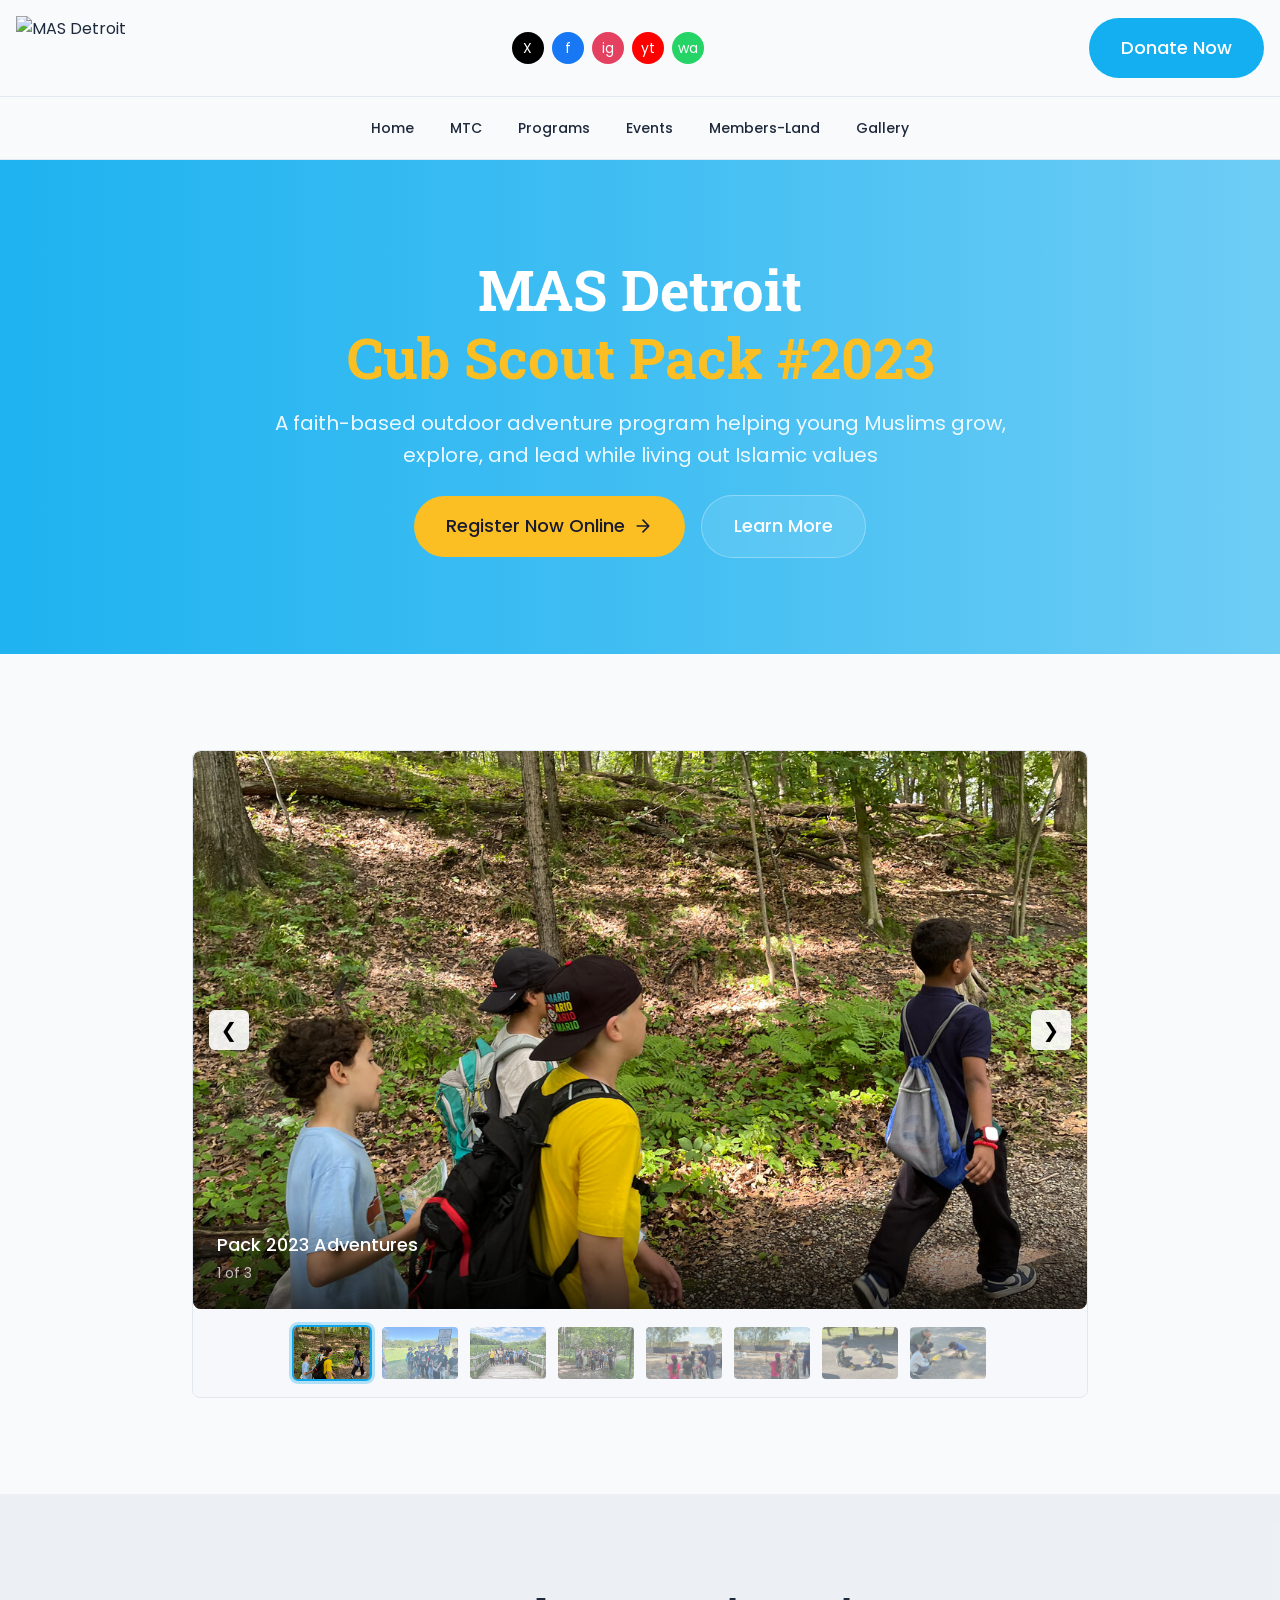
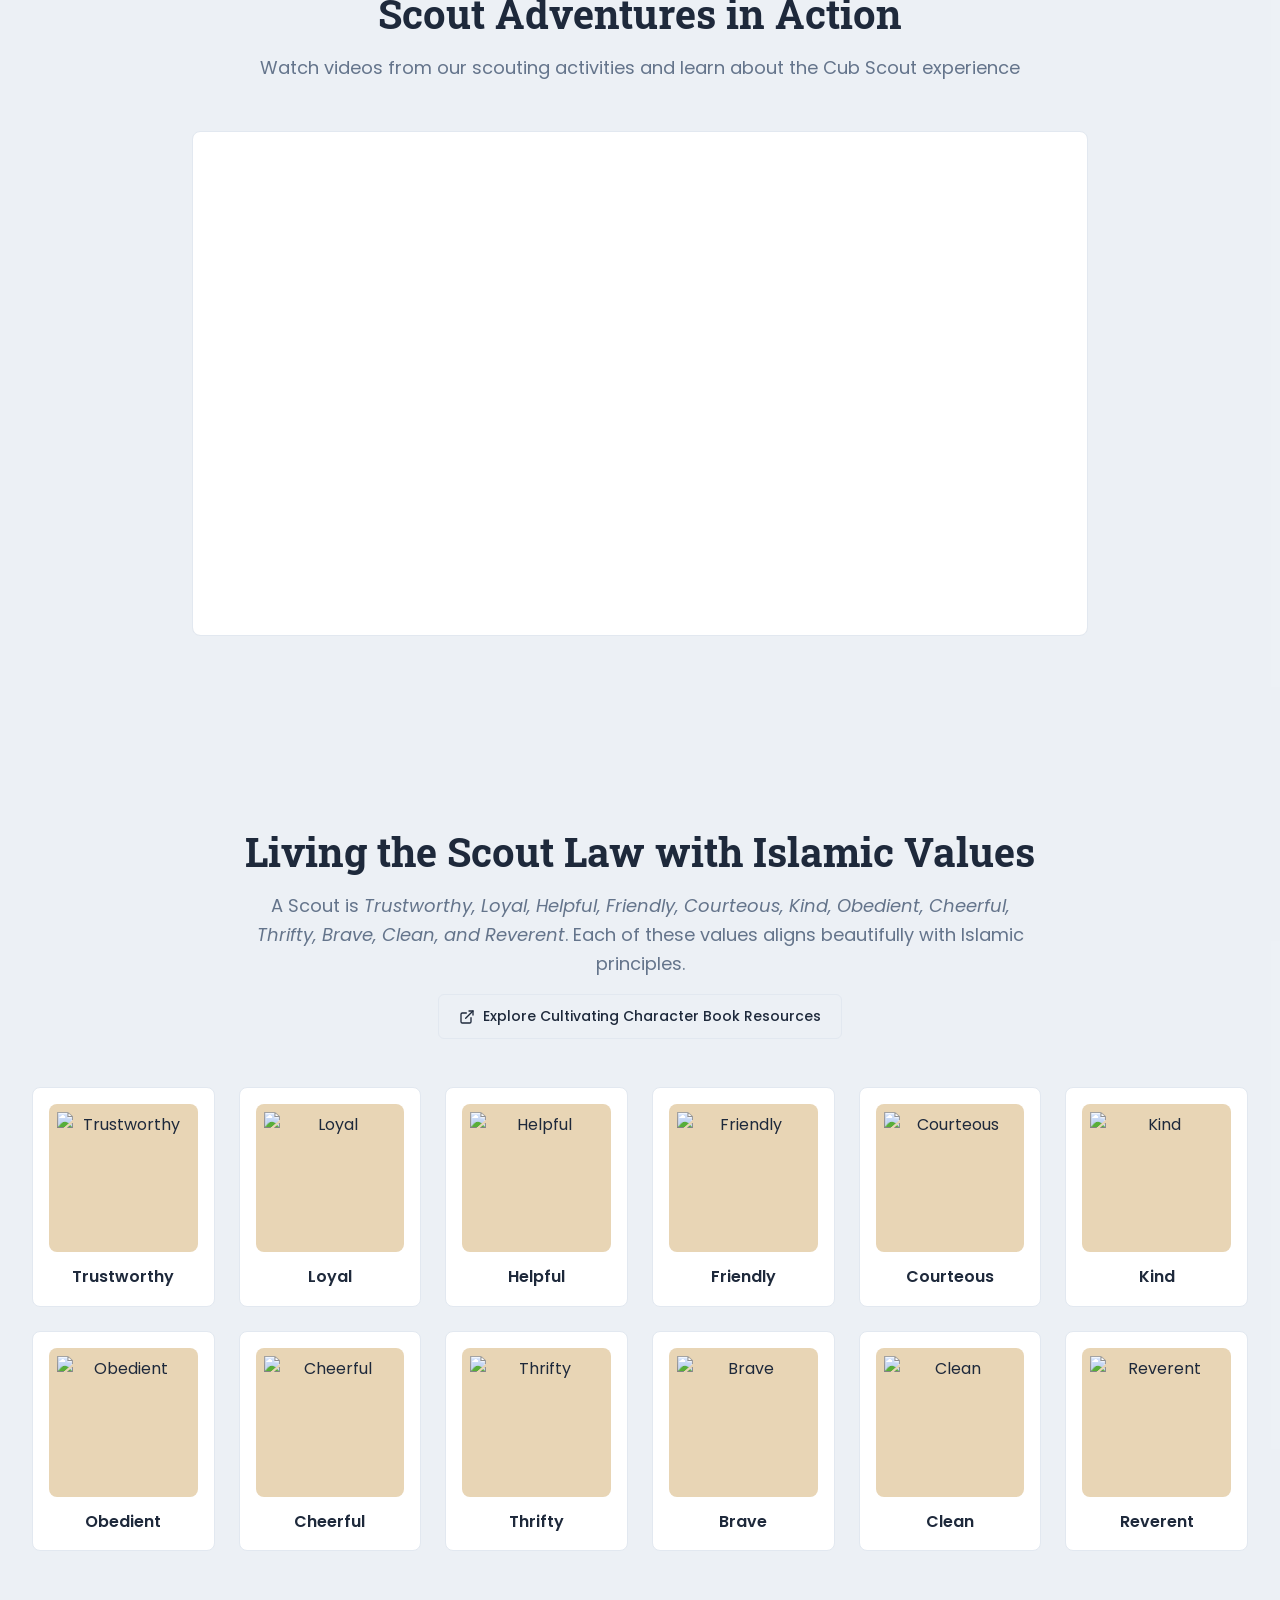
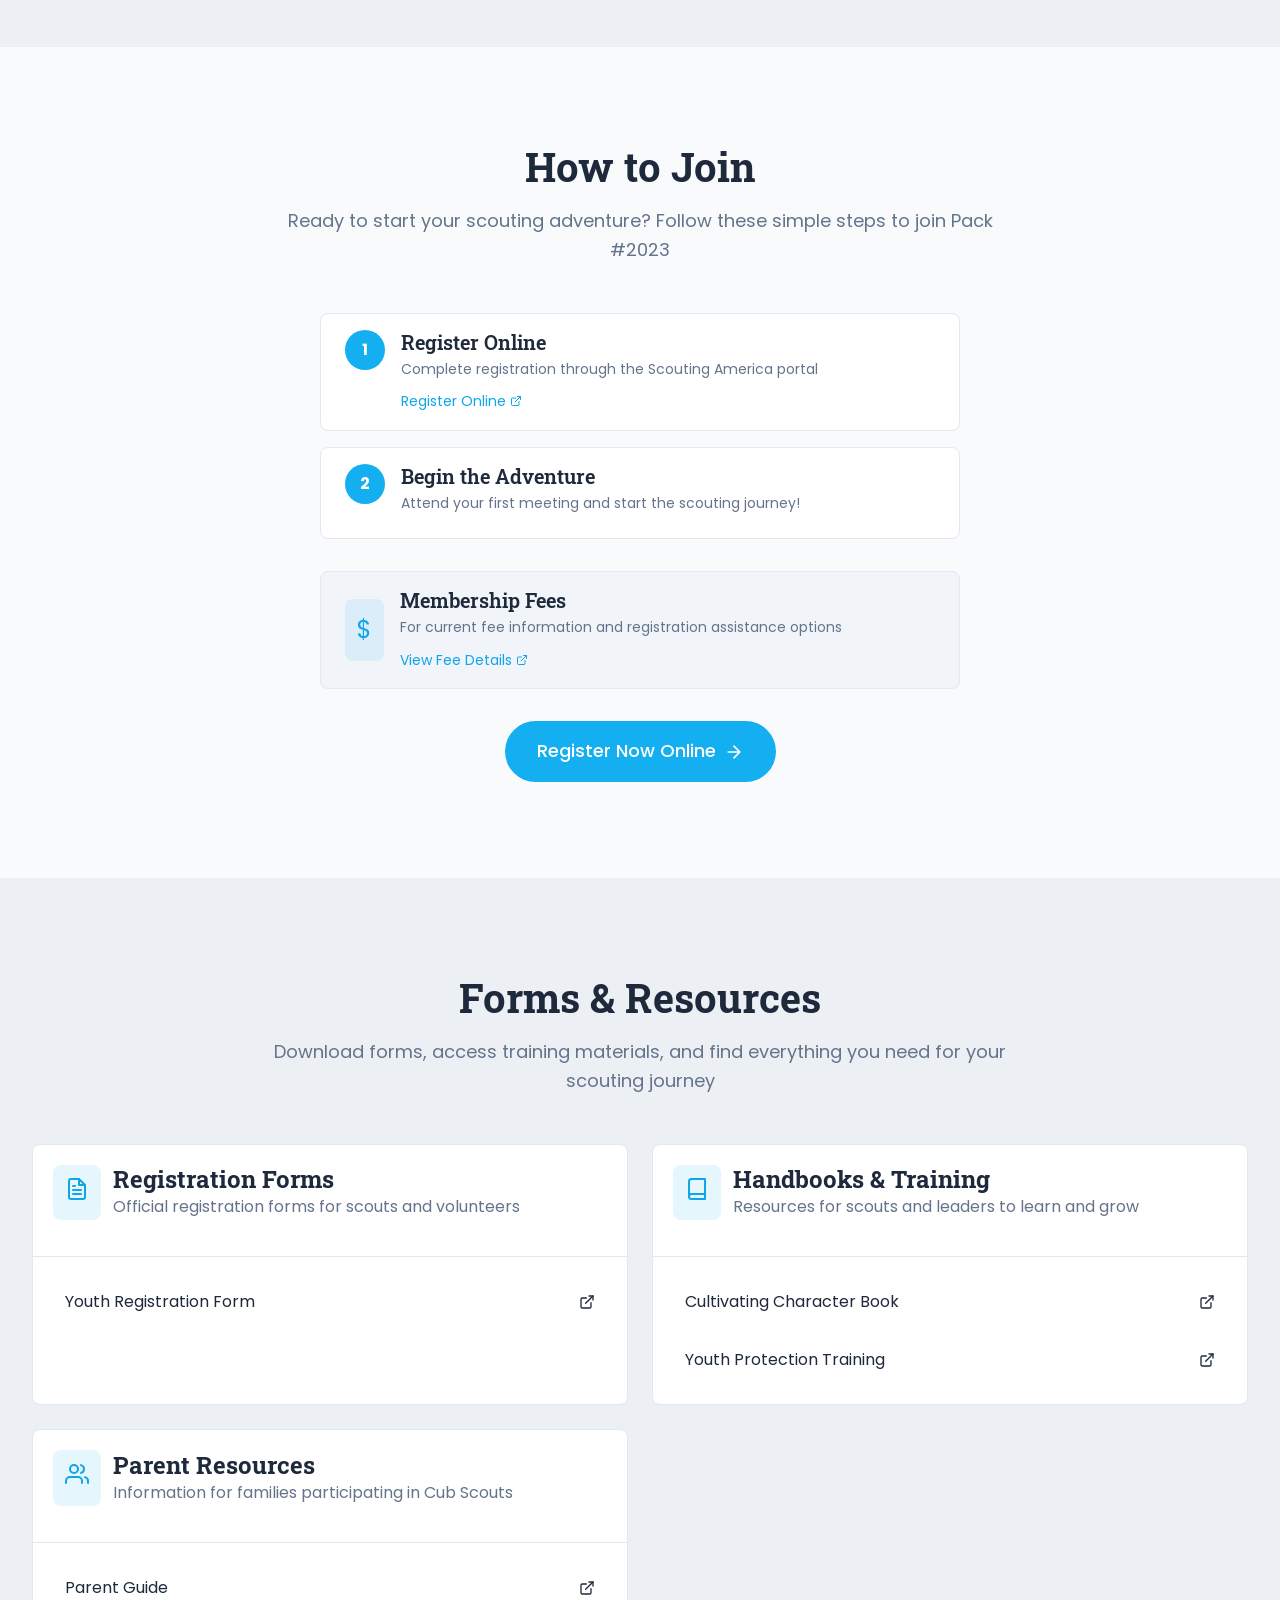
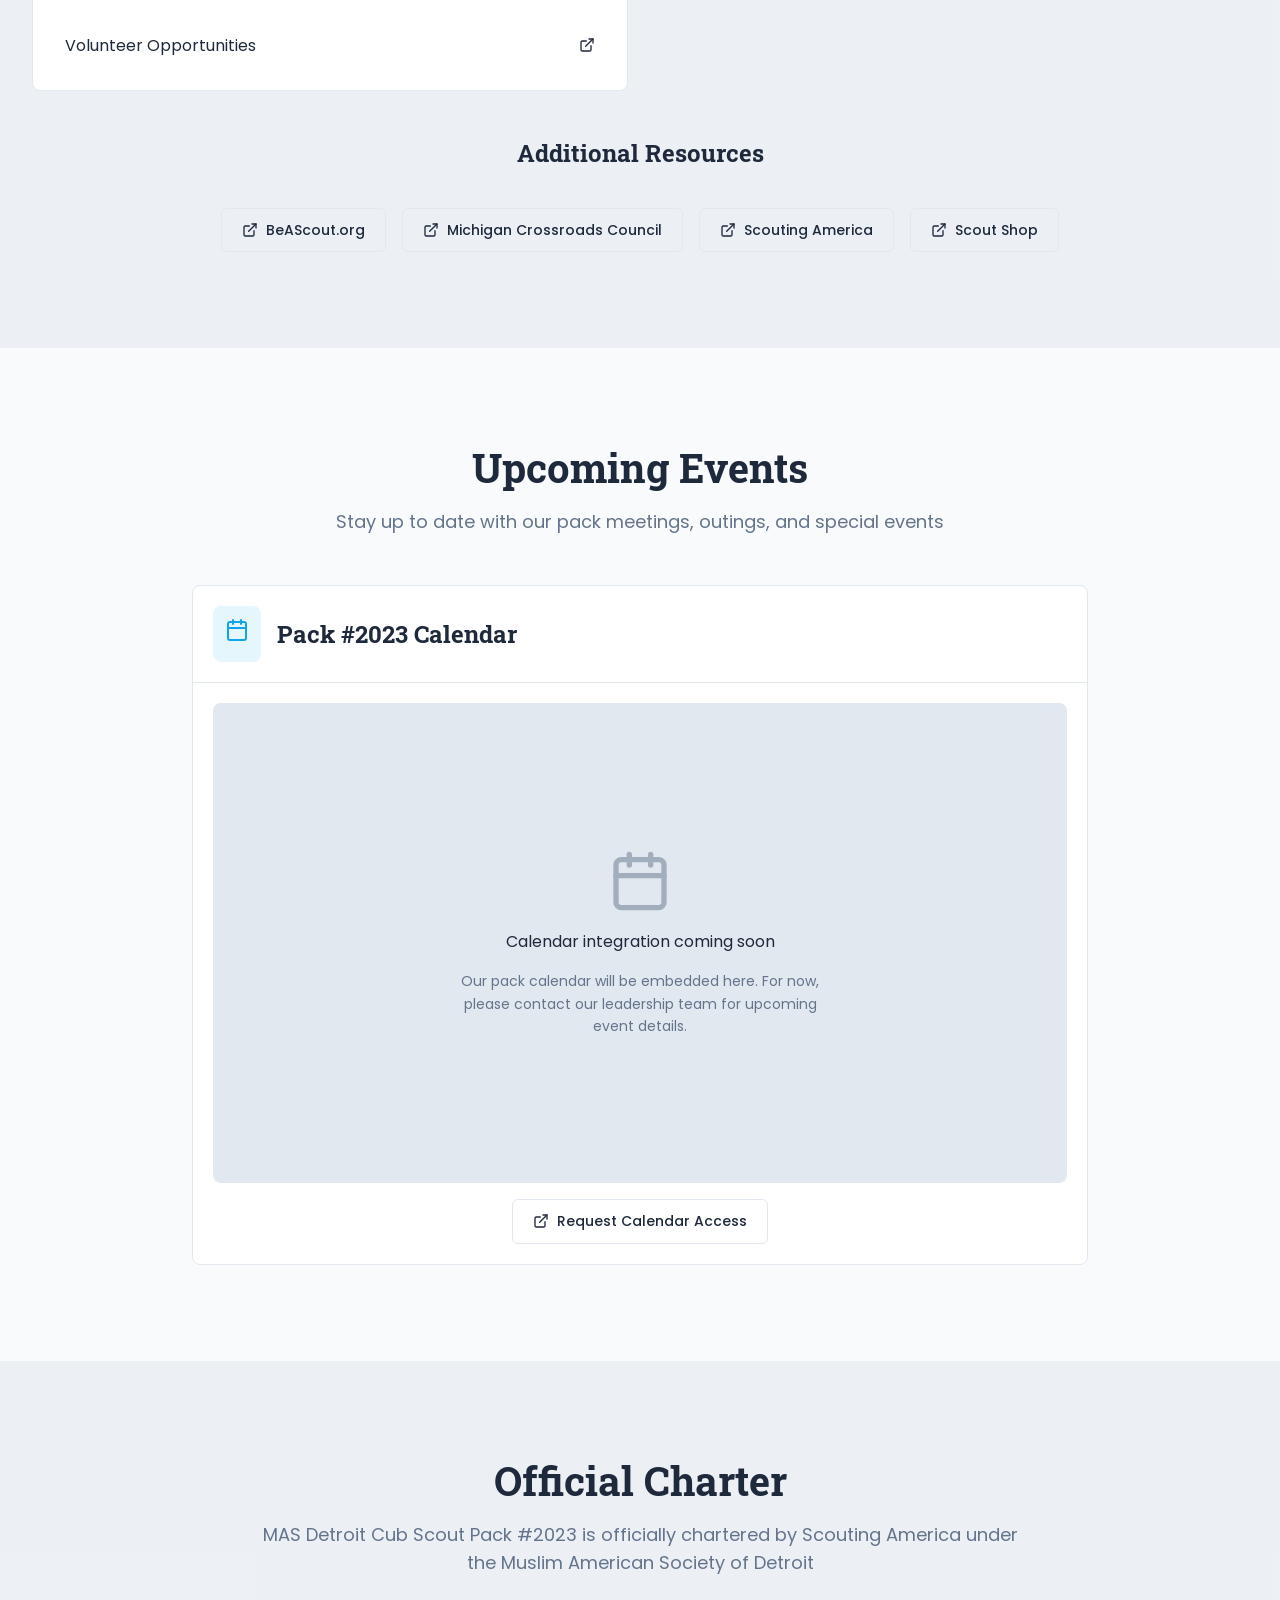
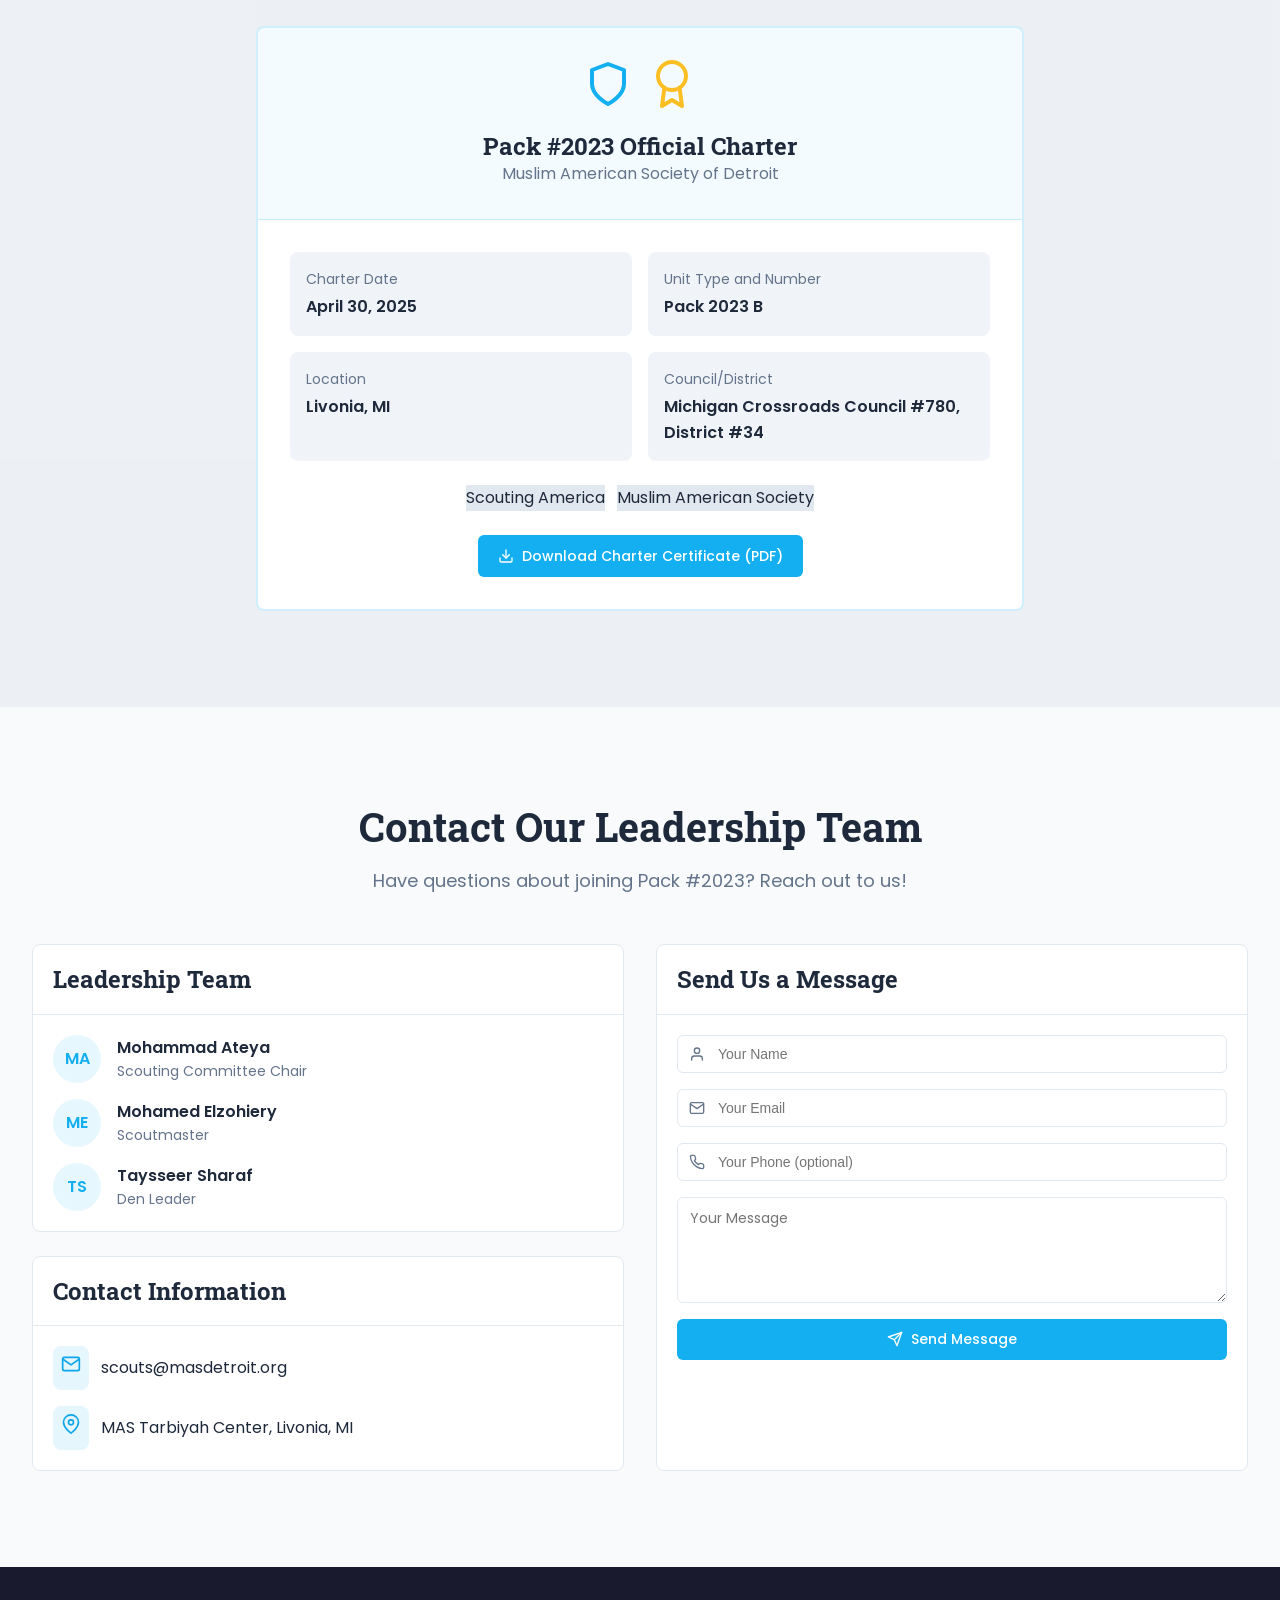
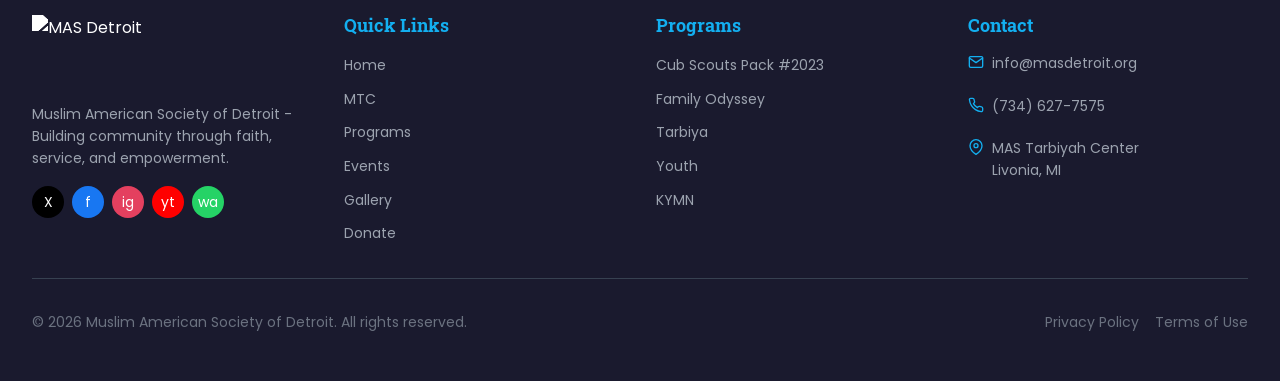
==== commit de406901: "new pictures added to carousel" ====
--- a/index.html
+++ b/index.html
@@ -111,6 +111,21 @@
             <button class="gallery-thumb" data-index="2" data-testid="gallery-thumbnail-3">
               <img src="assets/scout-photo-3.jpg" alt="Thumbnail 3">
             </button>
+            <button class="gallery-thumb" data-index="3" data-testid="gallery-thumbnail-4">
+              <img src="assets/38f4c35e-e087-48ee-b6d3-4573c2238ba0(1).jpg" alt="Thumbnail 4">
+            </button>
+            <button class="gallery-thumb" data-index="4" data-testid="gallery-thumbnail-5">
+              <img src="assets/IMG_0012.JPG" alt="Thumbnail 5">
+            </button>
+            <button class="gallery-thumb" data-index="5" data-testid="gallery-thumbnail-6">
+              <img src="assets/IMG_0013.JPG" alt="Thumbnail 6">
+            </button>
+            <button class="gallery-thumb" data-index="6" data-testid="gallery-thumbnail-7">
+              <img src="assets/IMG_0018(1).JPG" alt="Thumbnail 7">
+            </button>
+            <button class="gallery-thumb" data-index="7" data-testid="gallery-thumbnail-8">
+              <img src="assets/IMG_0020(1).JPG" alt="Thumbnail 8">
+            </button>
           </div>
         </div>
       </div>
@@ -130,7 +145,13 @@
       <div class="video-container">
         <div class="card">
           <div class="video-wrapper">
-            <iframe src="https://www.youtube.com/embed/n1yjGQ9JKa0" title="Scout Adventure Video" allow="accelerometer; autoplay; clipboard-write; encrypted-media; gyroscope; picture-in-picture" allowfullscreen data-testid="video-main-embed"></iframe>
+            <iframe src="https://www.youtube-nocookie.com/embed/n1yjGQ9JKa0?rel=0"
+              title="Scout Adventure Video"
+              allow="accelerometer; autoplay; clipboard-write; encrypted-media; gyroscope; picture-in-picture"
+              referrerpolicy="strict-origin-when-cross-origin"
+              loading="lazy"
+              allowfullscreen
+              data-testid="video-main-embed"></iframe>
           </div>
         </div>
       </div>
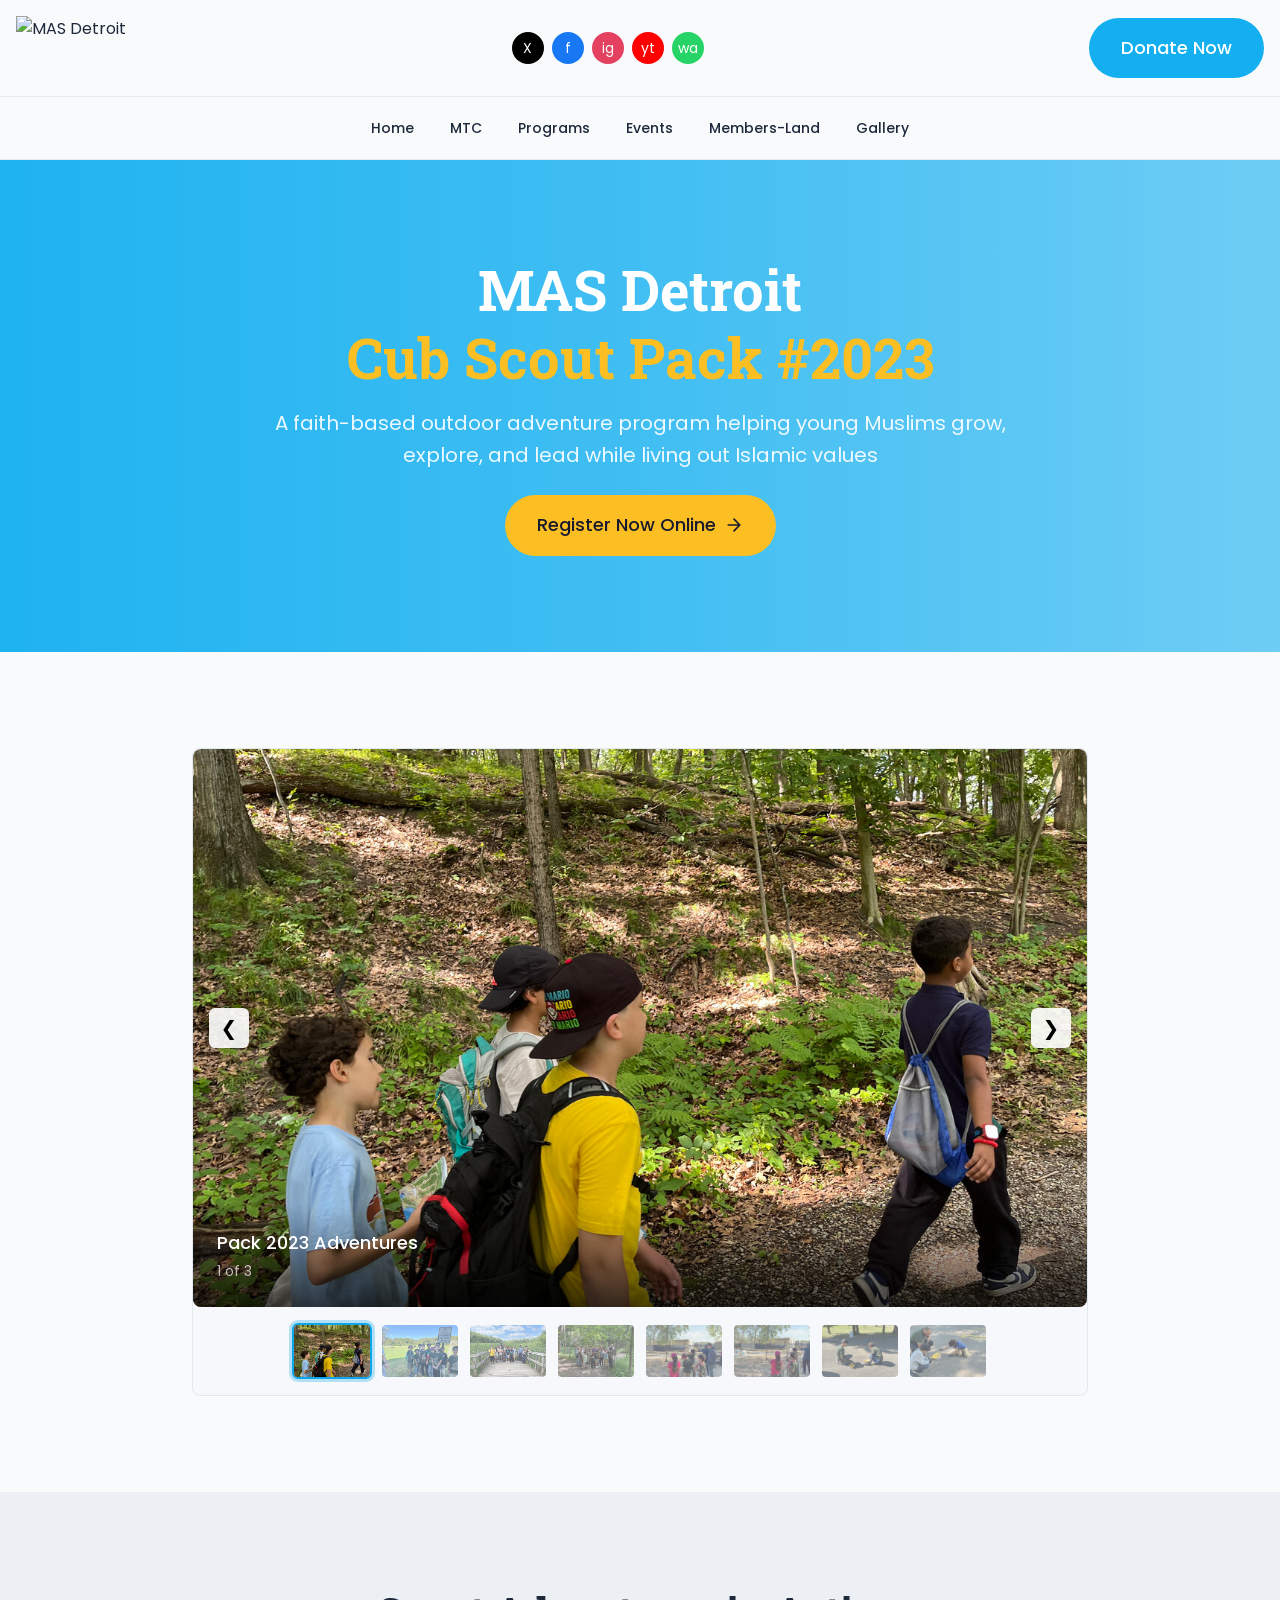
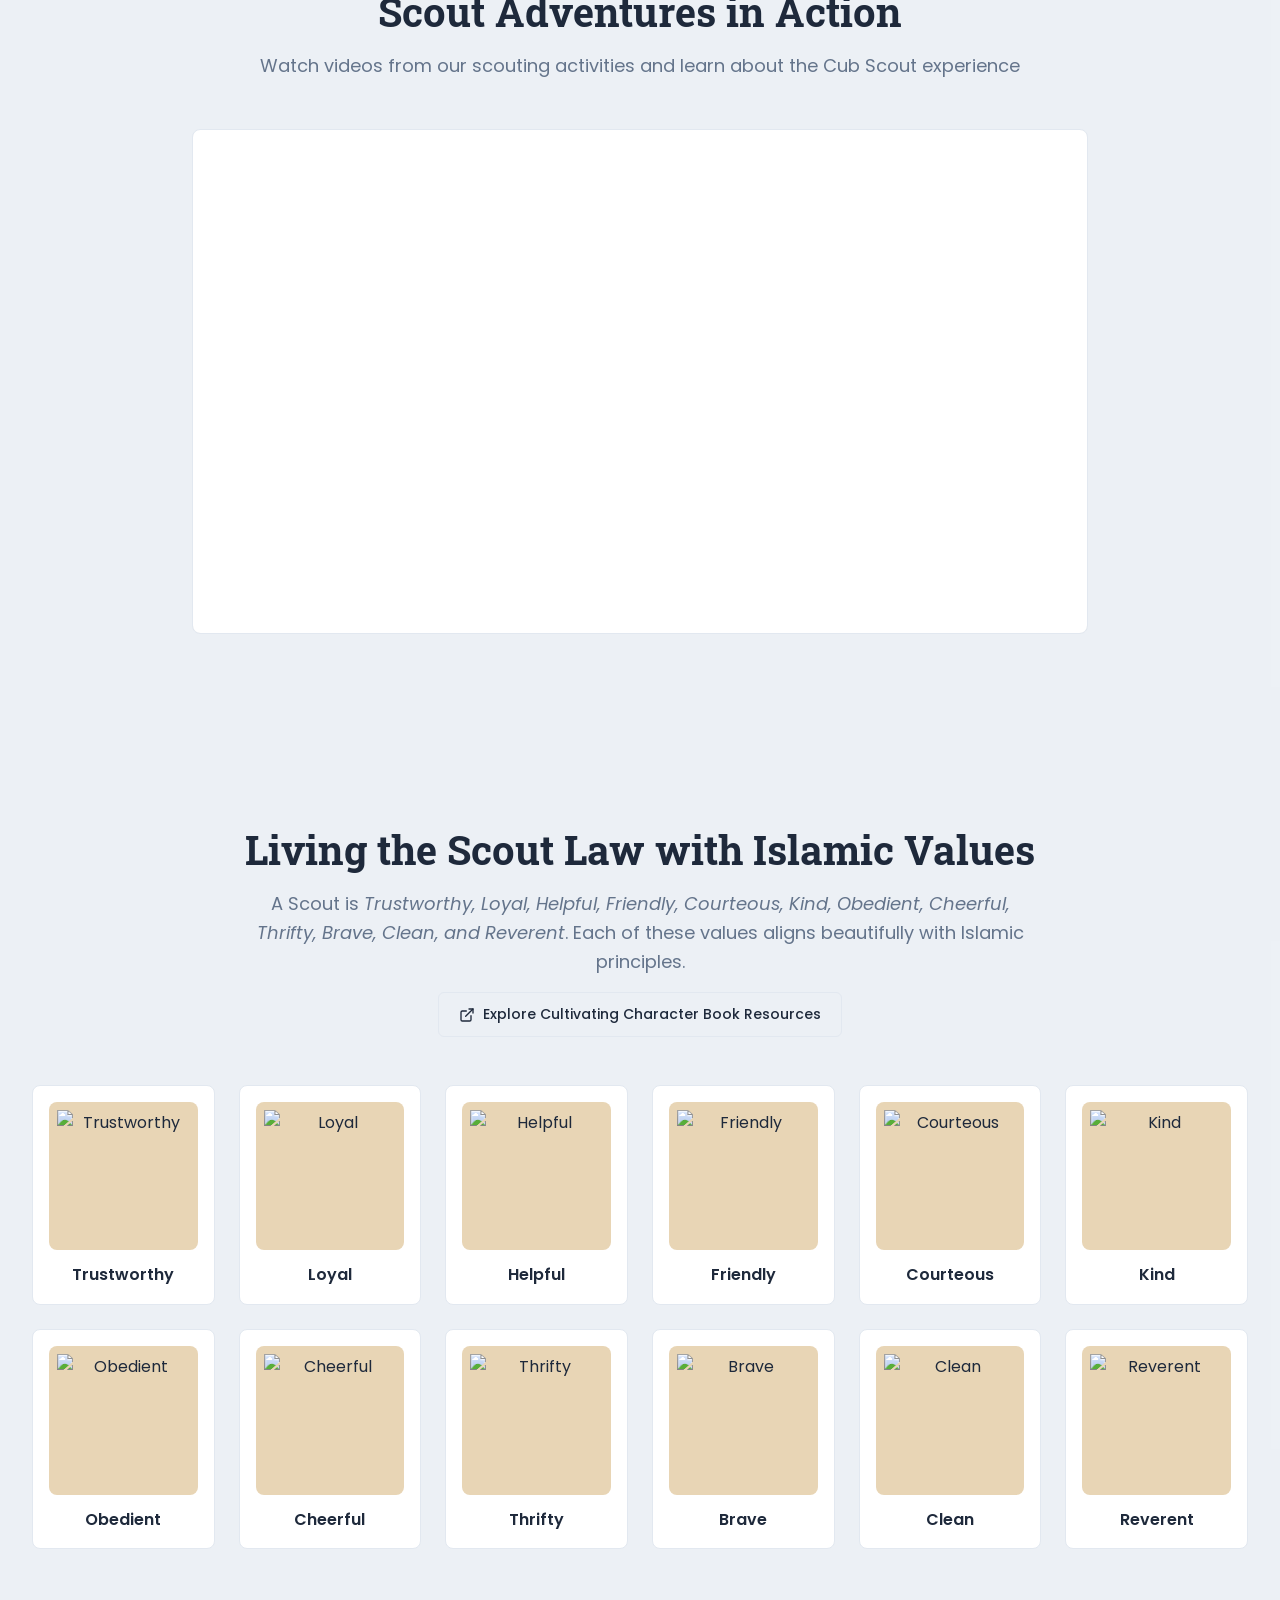
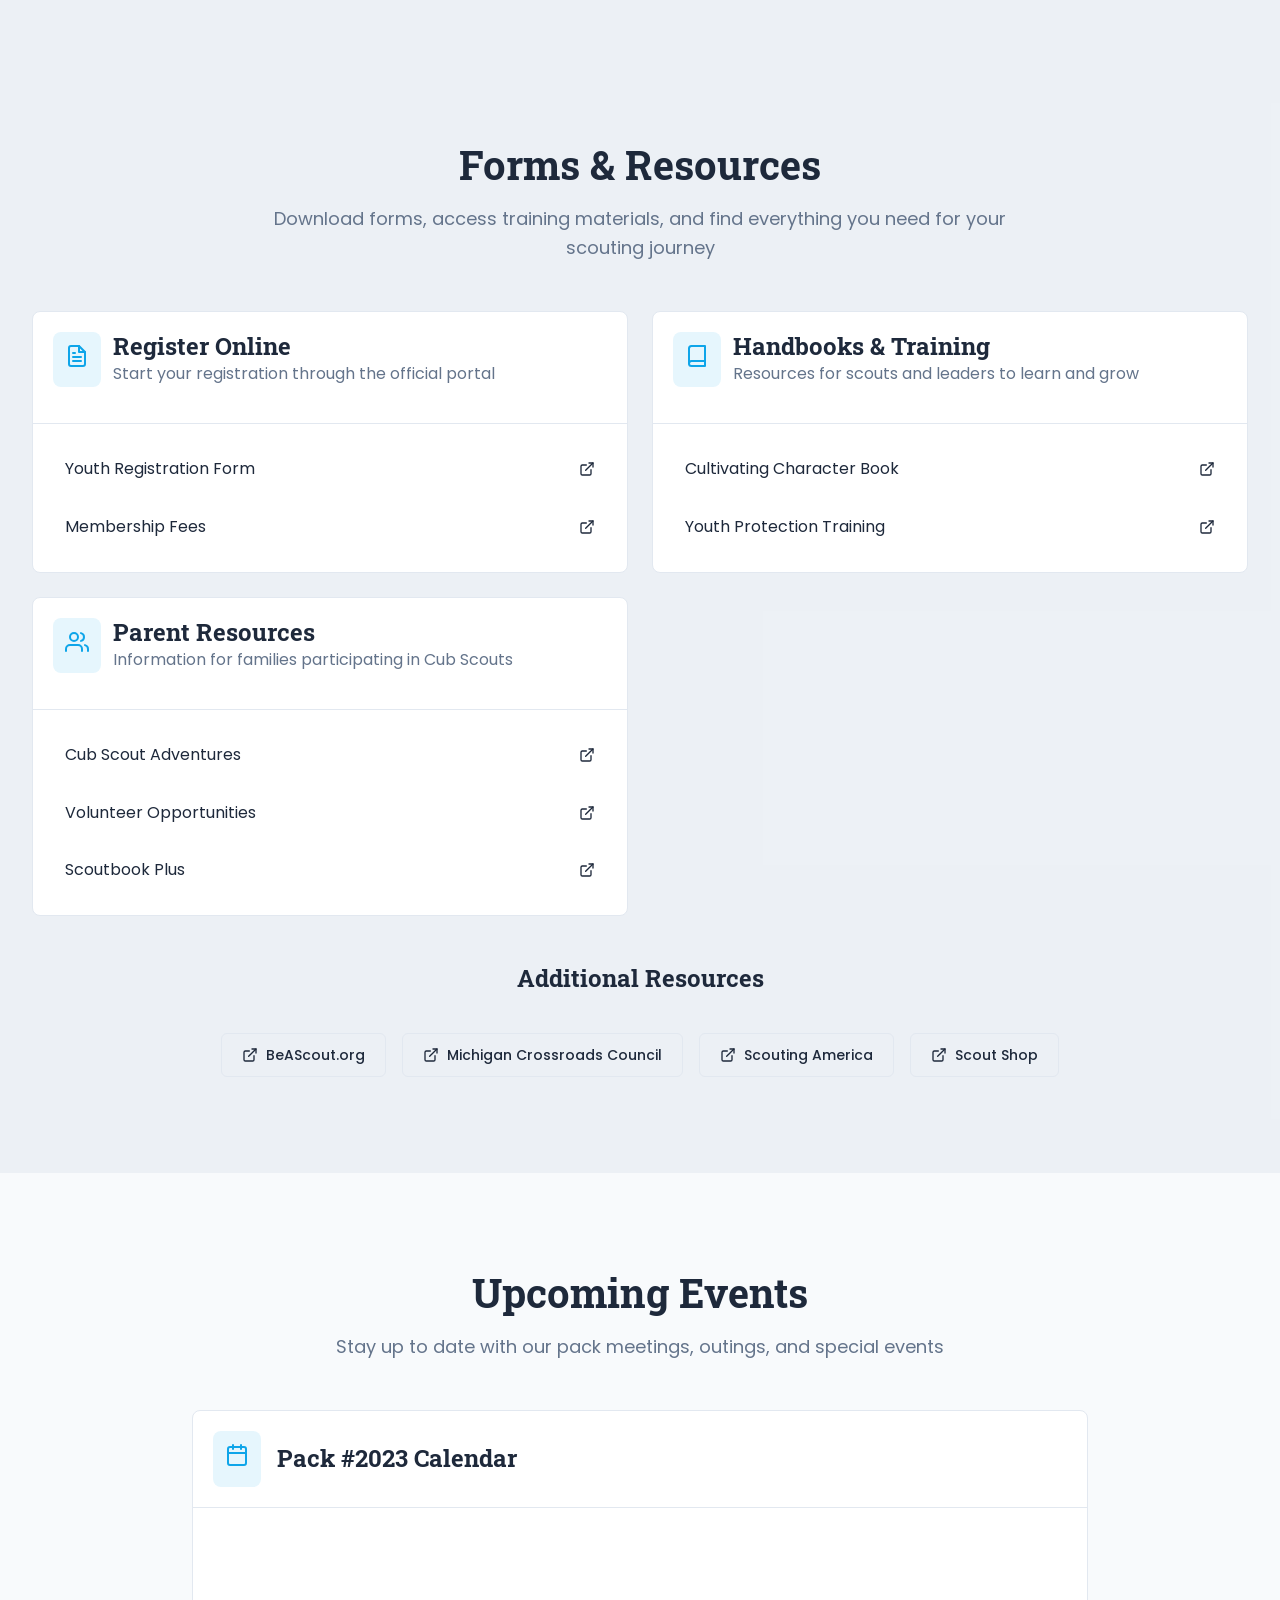
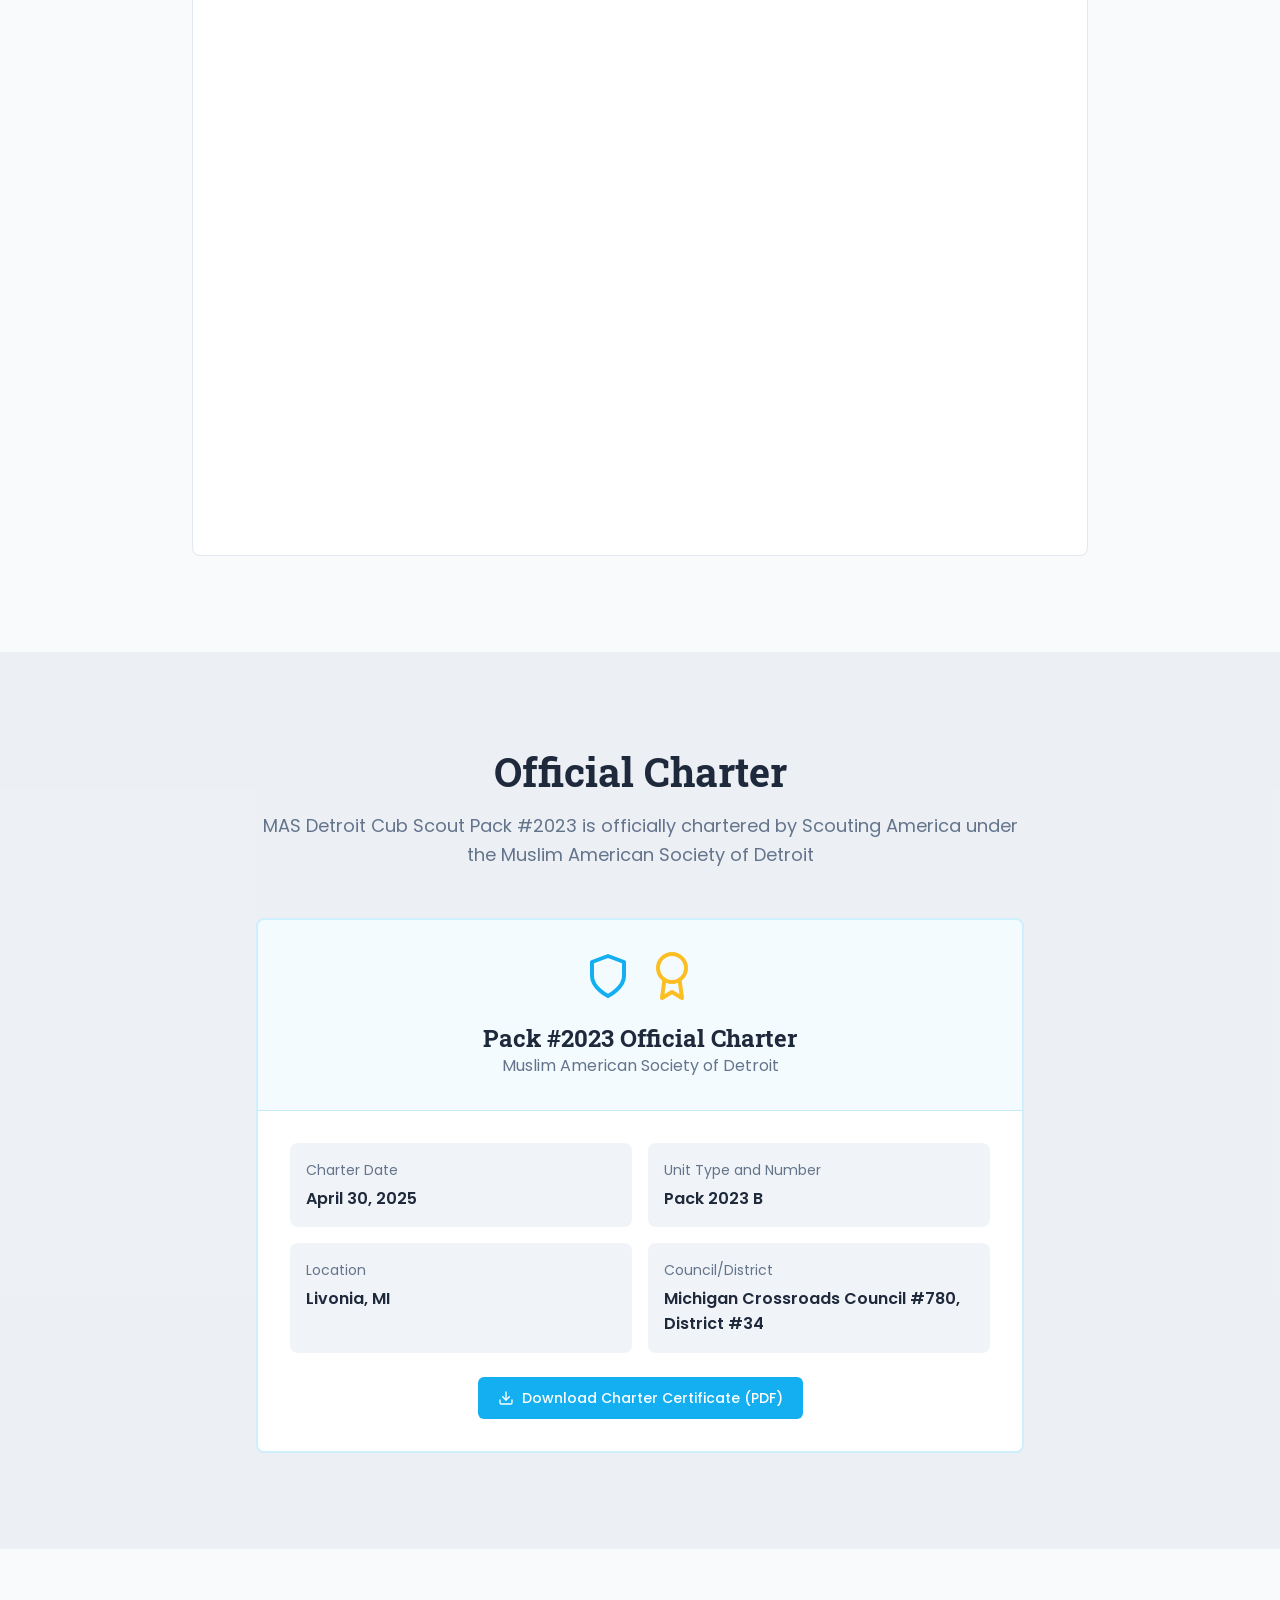
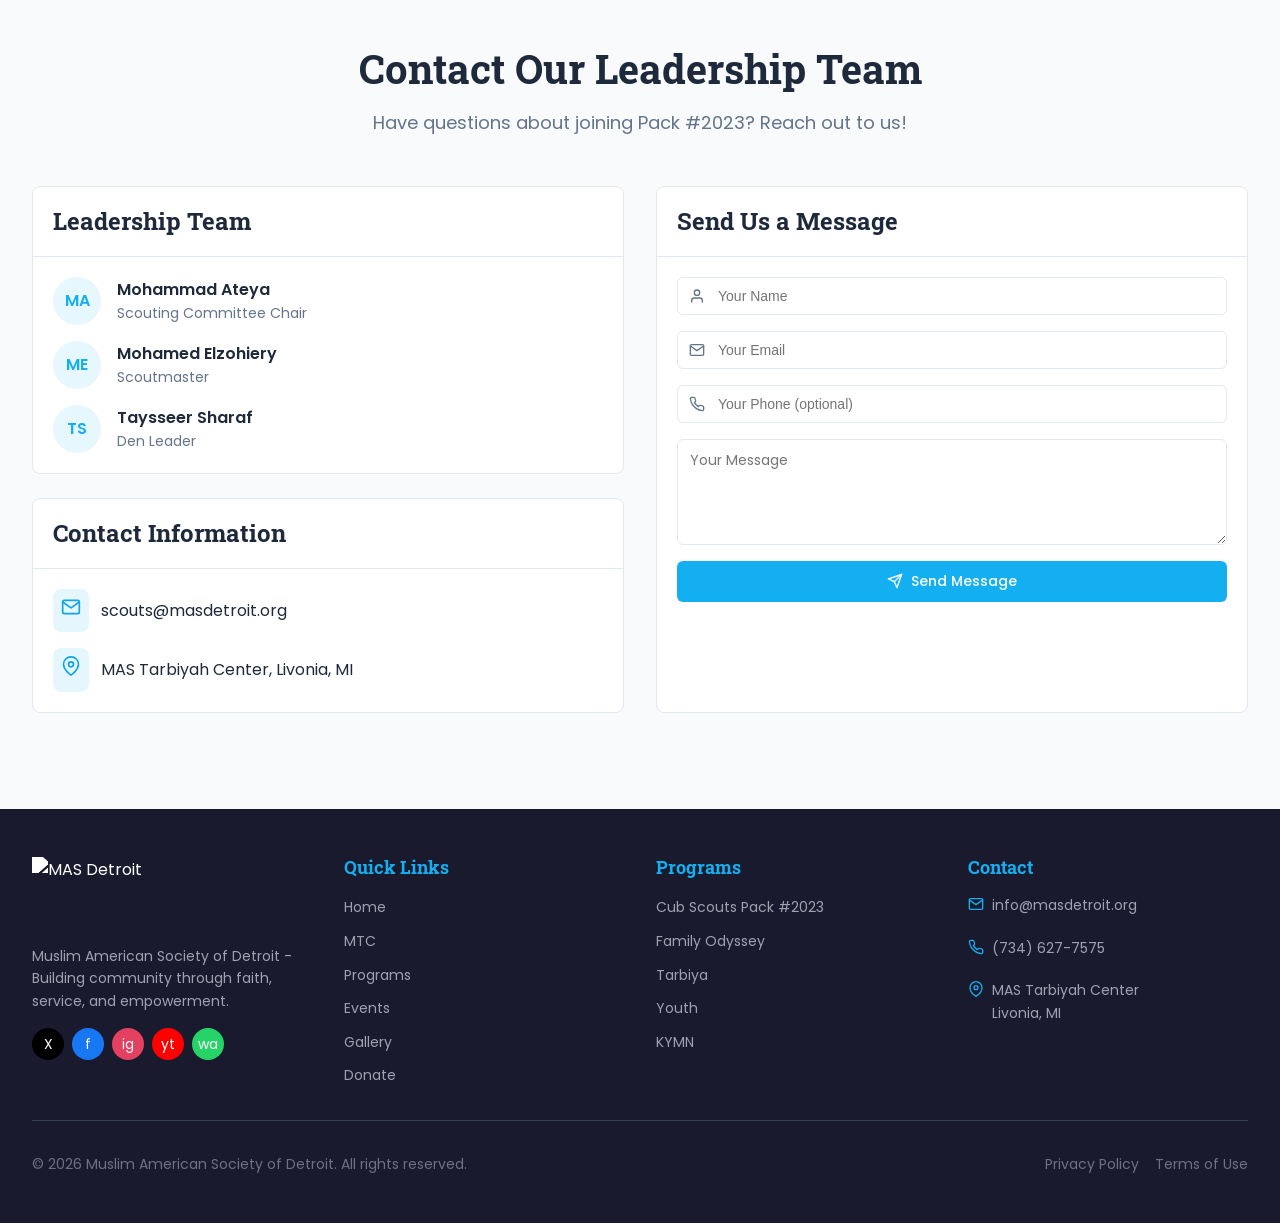
==== commit da898350: "Updated and removed redunduncies" ====
--- a/index.html
+++ b/index.html
@@ -80,7 +80,6 @@
           Register Now Online
           <svg width="20" height="20" viewBox="0 0 24 24" fill="none" stroke="currentColor" stroke-width="2" stroke-linecap="round" stroke-linejoin="round"><path d="M5 12h14M12 5l7 7-7 7"/></svg>
         </a>
-        <a href="#gallery" class="btn btn-hero-outline btn-lg" data-testid="button-learn-more">Learn More</a>
       </div>
     </div>
   </section>
@@ -250,60 +249,6 @@
   </section>
 
   <!-- ============================================
-       HOW TO JOIN
-       ============================================ -->
-  <section id="join" class="section">
-    <div class="container">
-      <div class="section-header">
-        <h2>How to Join</h2>
-        <p>Ready to start your scouting adventure? Follow these simple steps to join Pack #2023</p>
-      </div>
-
-      <div class="join-steps">
-        <div class="card join-step">
-          <div class="step-number">1</div>
-          <div class="step-content">
-            <h4>Register Online</h4>
-            <p>Complete registration through the Scouting America portal</p>
-            <a href="https://my.scouting.org/VES/OnlineReg/1.0.0/?tu=UF-MB-780paa2023" target="_blank" rel="noopener noreferrer" class="step-link" data-testid="button-step-1-link">
-              Register Online
-              <svg width="12" height="12" viewBox="0 0 24 24" fill="none" stroke="currentColor" stroke-width="2" stroke-linecap="round" stroke-linejoin="round"><path d="M18 13v6a2 2 0 0 1-2 2H5a2 2 0 0 1-2-2V8a2 2 0 0 1 2-2h6"/><polyline points="15 3 21 3 21 9"/><line x1="10" y1="14" x2="21" y2="3"/></svg>
-            </a>
-          </div>
-        </div>
-        <div class="card join-step">
-          <div class="step-number">2</div>
-          <div class="step-content">
-            <h4>Begin the Adventure</h4>
-            <p>Attend your first meeting and start the scouting journey!</p>
-          </div>
-        </div>
-      </div>
-
-      <div class="card fees-card">
-        <div class="fees-card-content">
-          <div class="fees-icon">$</div>
-          <div class="step-content">
-            <h4>Membership Fees</h4>
-            <p>For current fee information and registration assistance options</p>
-            <a href="https://michiganscouting.org/membership-registration/" target="_blank" rel="noopener noreferrer" class="step-link" data-testid="button-fees-link">
-              View Fee Details
-              <svg width="12" height="12" viewBox="0 0 24 24" fill="none" stroke="currentColor" stroke-width="2" stroke-linecap="round" stroke-linejoin="round"><path d="M18 13v6a2 2 0 0 1-2 2H5a2 2 0 0 1-2-2V8a2 2 0 0 1 2-2h6"/><polyline points="15 3 21 3 21 9"/><line x1="10" y1="14" x2="21" y2="3"/></svg>
-            </a>
-          </div>
-        </div>
-      </div>
-
-      <div class="text-center mt-8">
-        <a href="https://my.scouting.org/VES/OnlineReg/1.0.0/?tu=UF-MB-780paa2023" target="_blank" rel="noopener noreferrer" class="btn btn-primary btn-lg" data-testid="button-register-join">
-          Register Now Online
-          <svg width="20" height="20" viewBox="0 0 24 24" fill="none" stroke="currentColor" stroke-width="2" stroke-linecap="round" stroke-linejoin="round"><path d="M5 12h14M12 5l7 7-7 7"/></svg>
-        </a>
-      </div>
-    </div>
-  </section>
-
-  <!-- ============================================
        RESOURCES SECTION
        ============================================ -->
   <section id="resources" class="section section-alt">
@@ -321,14 +266,18 @@
                 <svg width="24" height="24" viewBox="0 0 24 24" fill="none" stroke="currentColor" stroke-width="2" stroke-linecap="round" stroke-linejoin="round"><path d="M14 2H6a2 2 0 0 0-2 2v16a2 2 0 0 0 2 2h12a2 2 0 0 0 2-2V8z"/><polyline points="14 2 14 8 20 8"/><line x1="16" y1="13" x2="8" y2="13"/><line x1="16" y1="17" x2="8" y2="17"/><polyline points="10 9 9 9 8 9"/></svg>
               </div>
               <div>
-                <h3>Registration Forms</h3>
-                <p class="text-muted">Official registration forms for scouts and volunteers</p>
+                <h3>Register Online</h3>
+                <p class="text-muted">Start your registration through the official portal</p>
               </div>
             </div>
           </div>
           <div class="card-content resource-list">
             <a href="https://my.scouting.org/VES/OnlineReg/1.0.0/?tu=UF-MB-780paa2023" target="_blank" rel="noopener noreferrer" class="resource-item" data-testid="resource-registration-forms-0">
               <span>Youth Registration Form</span>
+              <svg width="16" height="16" viewBox="0 0 24 24" fill="none" stroke="currentColor" stroke-width="2" stroke-linecap="round" stroke-linejoin="round"><path d="M18 13v6a2 2 0 0 1-2 2H5a2 2 0 0 1-2-2V8a2 2 0 0 1 2-2h6"/><polyline points="15 3 21 3 21 9"/><line x1="10" y1="14" x2="21" y2="3"/></svg>
+            </a>
+            <a href="https://michiganscouting.org/membership-registration/" target="_blank" rel="noopener noreferrer" class="resource-item" data-testid="resource-registration-forms-1">
+              <span>Membership Fees</span>
               <svg width="16" height="16" viewBox="0 0 24 24" fill="none" stroke="currentColor" stroke-width="2" stroke-linecap="round" stroke-linejoin="round"><path d="M18 13v6a2 2 0 0 1-2 2H5a2 2 0 0 1-2-2V8a2 2 0 0 1 2-2h6"/><polyline points="15 3 21 3 21 9"/><line x1="10" y1="14" x2="21" y2="3"/></svg>
             </a>
           </div>
@@ -371,12 +320,16 @@
             </div>
           </div>
           <div class="card-content resource-list">
-            <a href="https://www.scouting.org/programs/cub-scouts/" target="_blank" rel="noopener noreferrer" class="resource-item" data-testid="resource-parent-resources-0">
-              <span>Parent Guide</span>
+            <a href="https://www.scouting.org/programs/cub-scouts/adventures/" target="_blank" rel="noopener noreferrer" class="resource-item" data-testid="resource-parent-resources-0">
+              <span>Cub Scout Adventures</span>
               <svg width="16" height="16" viewBox="0 0 24 24" fill="none" stroke="currentColor" stroke-width="2" stroke-linecap="round" stroke-linejoin="round"><path d="M18 13v6a2 2 0 0 1-2 2H5a2 2 0 0 1-2-2V8a2 2 0 0 1 2-2h6"/><polyline points="15 3 21 3 21 9"/><line x1="10" y1="14" x2="21" y2="3"/></svg>
             </a>
             <a href="https://www.scouting.org/get-involved/volunteer/" target="_blank" rel="noopener noreferrer" class="resource-item" data-testid="resource-parent-resources-1">
               <span>Volunteer Opportunities</span>
+              <svg width="16" height="16" viewBox="0 0 24 24" fill="none" stroke="currentColor" stroke-width="2" stroke-linecap="round" stroke-linejoin="round"><path d="M18 13v6a2 2 0 0 1-2 2H5a2 2 0 0 1-2-2V8a2 2 0 0 1 2-2h6"/><polyline points="15 3 21 3 21 9"/><line x1="10" y1="14" x2="21" y2="3"/></svg>
+            </a>
+            <a href="https://advancements.scouting.org/" target="_blank" rel="noopener noreferrer" class="resource-item" data-testid="resource-parent-resources-2">
+              <span>Scoutbook Plus</span>
               <svg width="16" height="16" viewBox="0 0 24 24" fill="none" stroke="currentColor" stroke-width="2" stroke-linecap="round" stroke-linejoin="round"><path d="M18 13v6a2 2 0 0 1-2 2H5a2 2 0 0 1-2-2V8a2 2 0 0 1 2-2h6"/><polyline points="15 3 21 3 21 9"/><line x1="10" y1="14" x2="21" y2="3"/></svg>
             </a>
           </div>
@@ -425,17 +378,7 @@
             <h3>Pack #2023 Calendar</h3>
           </div>
           <div class="card-content">
-            <div class="calendar-placeholder">
-              <svg viewBox="0 0 24 24" fill="none" stroke="currentColor" stroke-width="2" stroke-linecap="round" stroke-linejoin="round"><rect x="3" y="4" width="18" height="18" rx="2" ry="2"/><line x1="16" y1="2" x2="16" y2="6"/><line x1="8" y1="2" x2="8" y2="6"/><line x1="3" y1="10" x2="21" y2="10"/></svg>
-              <p class="mb-4">Calendar integration coming soon</p>
-              <p class="text-muted" style="font-size: 0.875rem; max-width: 24rem;">Our pack calendar will be embedded here. For now, please contact our leadership team for upcoming event details.</p>
-            </div>
-            <div class="text-center">
-              <a href="mailto:scouts@masdetroit.org?subject=Pack Calendar Inquiry" class="btn btn-outline" data-testid="button-calendar-inquiry">
-                <svg width="16" height="16" viewBox="0 0 24 24" fill="none" stroke="currentColor" stroke-width="2" stroke-linecap="round" stroke-linejoin="round"><path d="M18 13v6a2 2 0 0 1-2 2H5a2 2 0 0 1-2-2V8a2 2 0 0 1 2-2h6"/><polyline points="15 3 21 3 21 9"/><line x1="10" y1="14" x2="21" y2="3"/></svg>
-                Request Calendar Access
-              </a>
-            </div>
+            <iframe src="https://calendar.google.com/calendar/embed?src=c_dbd46dd0bf266825afbc92d393a0e40d83de4fe5d23d30b9cc491fcdc2e0740b%40group.calendar.google.com&ctz=America%2FDetroit" style="border: 0" width="800" height="600" frameborder="0" scrolling="no"></iframe>
           </div>
         </div>
       </div>
@@ -479,10 +422,6 @@
               <span>Council/District</span>
               <strong>Michigan Crossroads Council #780, District #34</strong>
             </div>
-          </div>
-          <div class="charter-badges">
-            <span class="badge-secondary">Scouting America</span>
-            <span class="badge-secondary">Muslim American Society</span>
           </div>
           <div class="text-center">
             <a href="https://www.masdetroit.org/wp-content/uploads/2025/06/MASD-Scout-Cert.pdf" target="_blank" rel="noopener noreferrer" class="btn btn-primary" data-testid="button-download-charter">
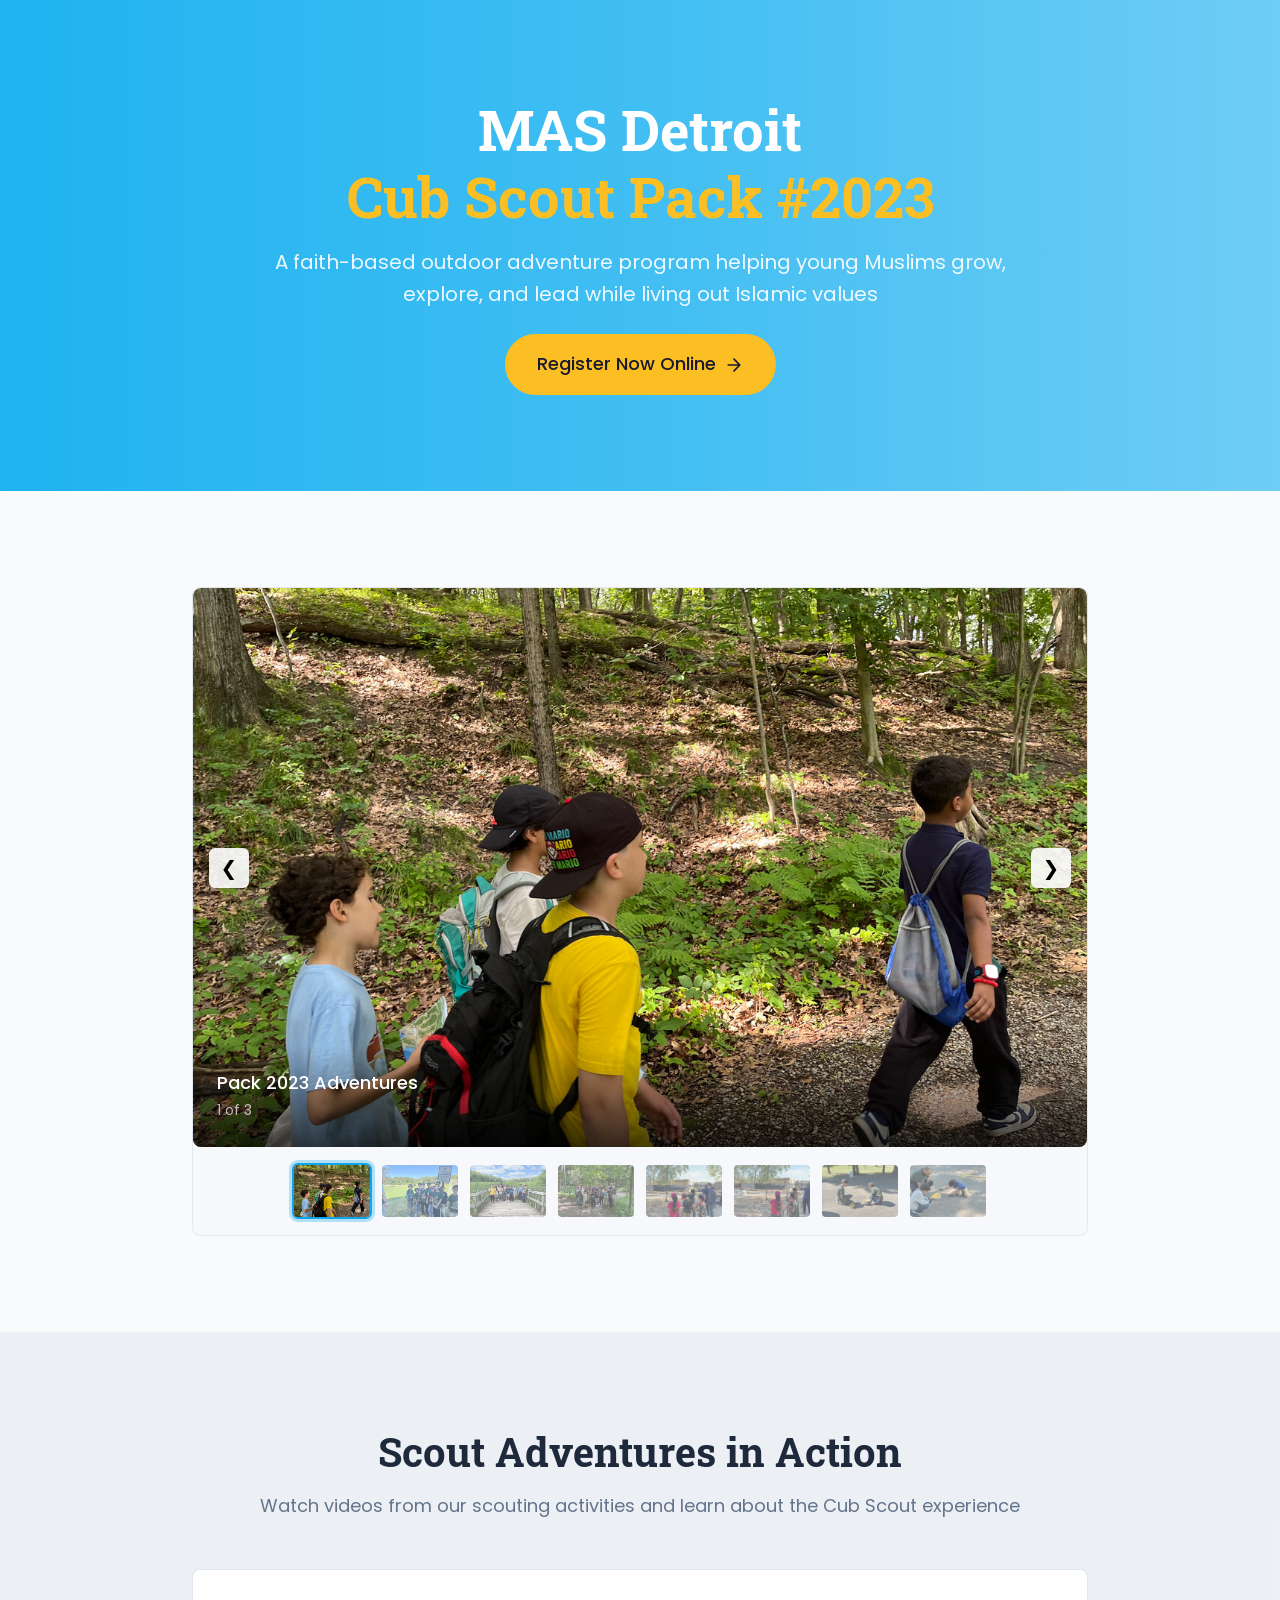
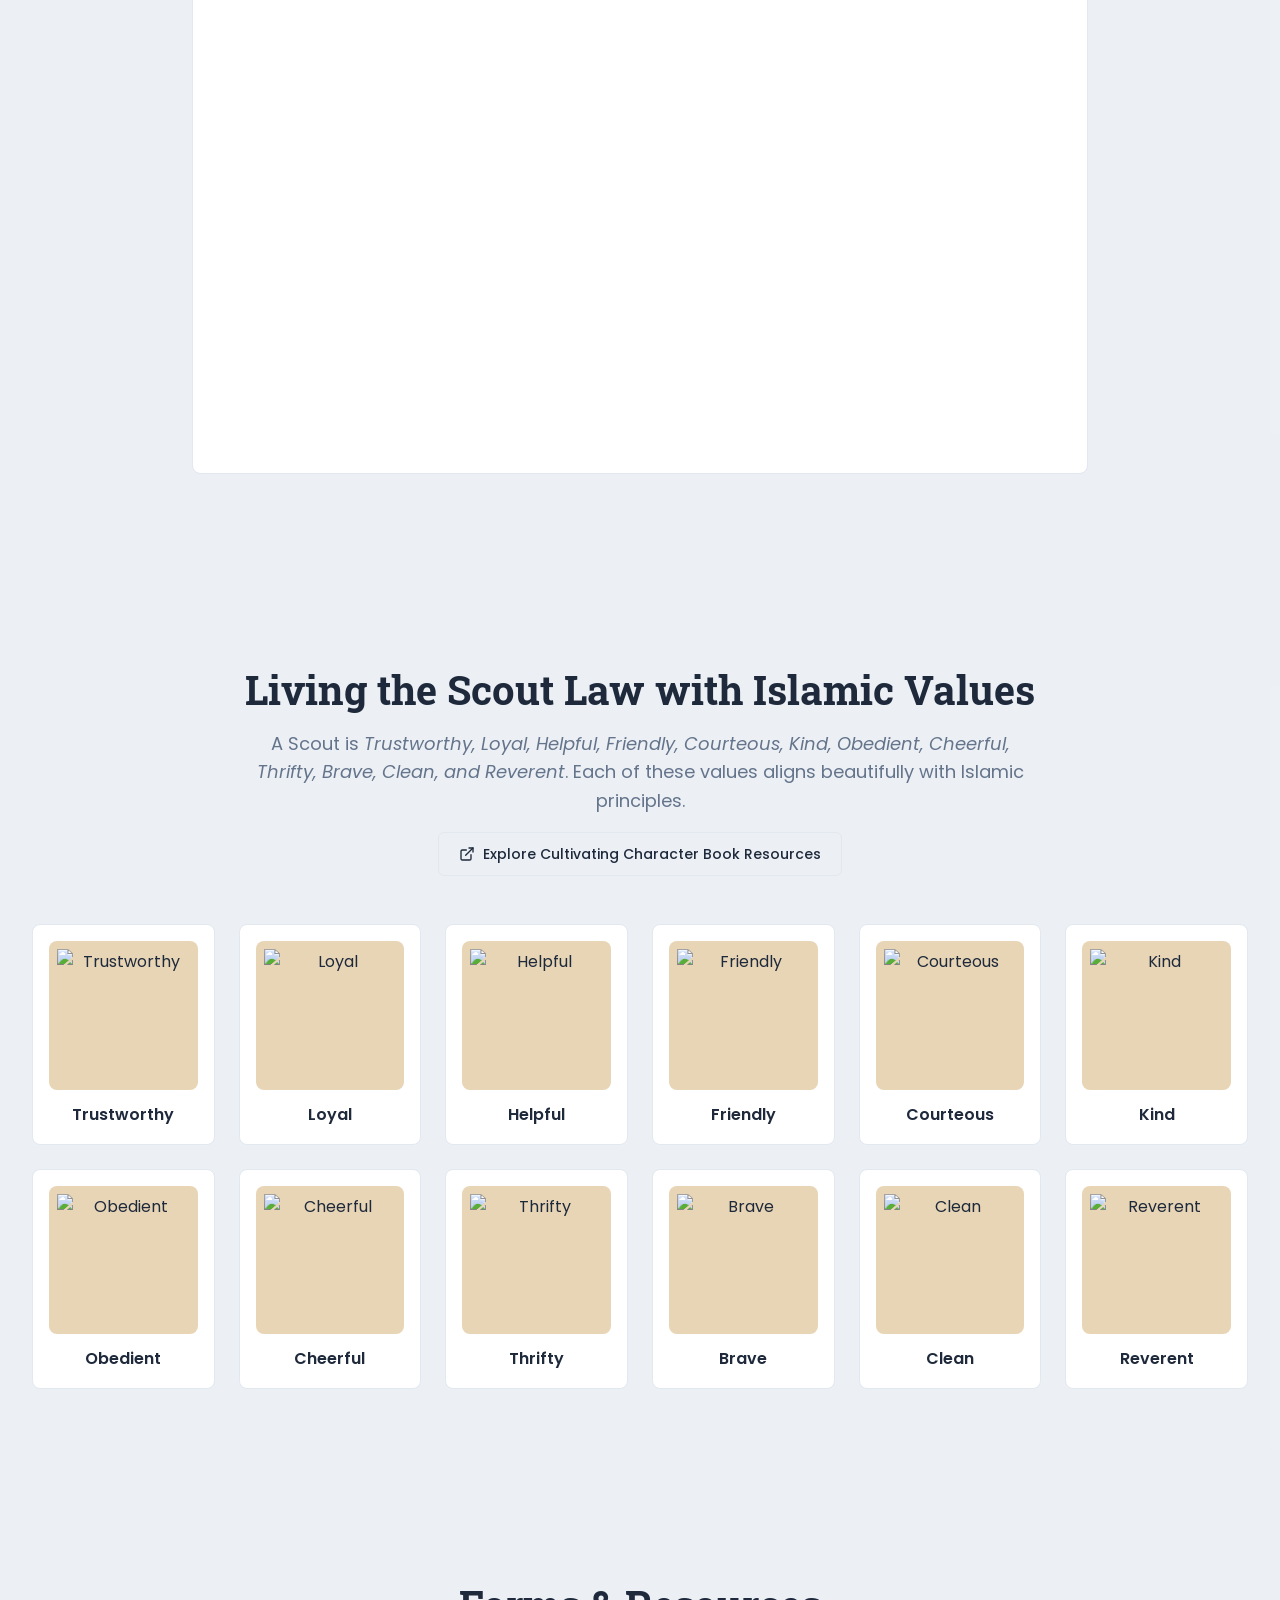
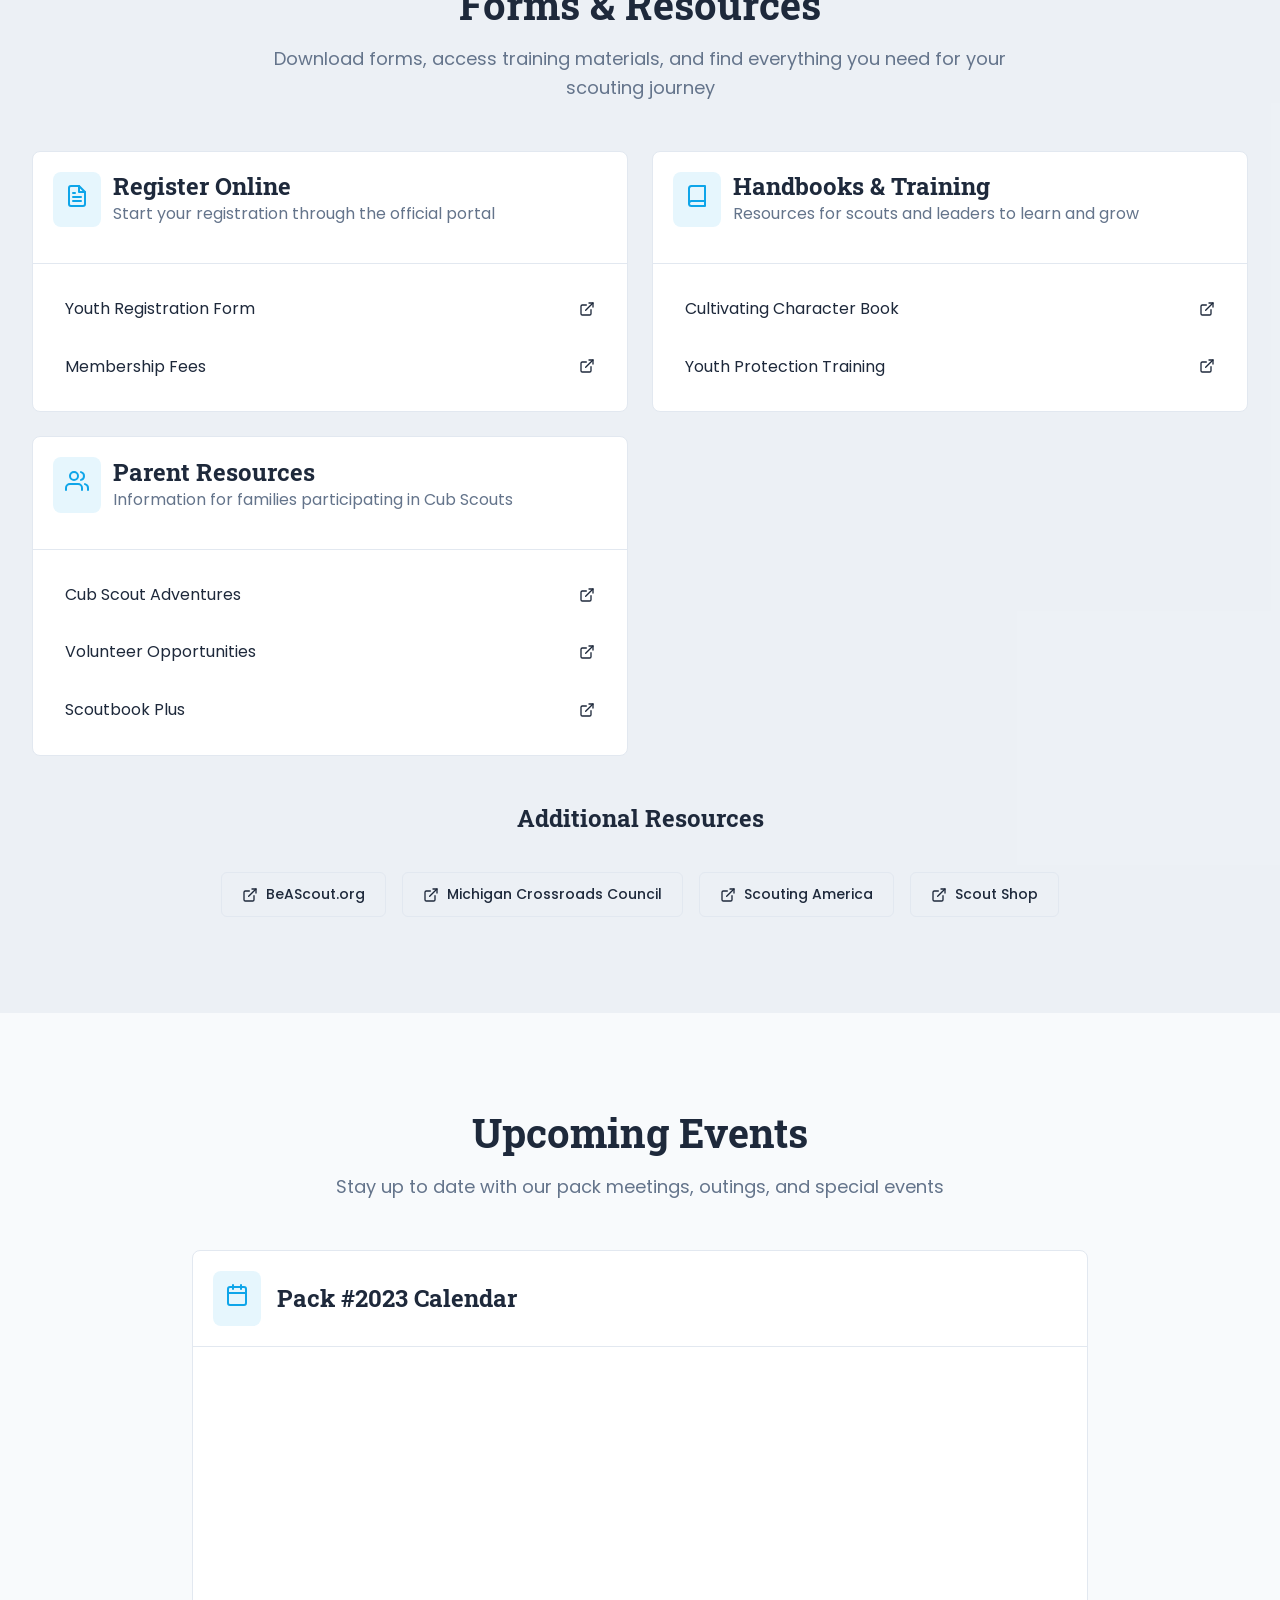
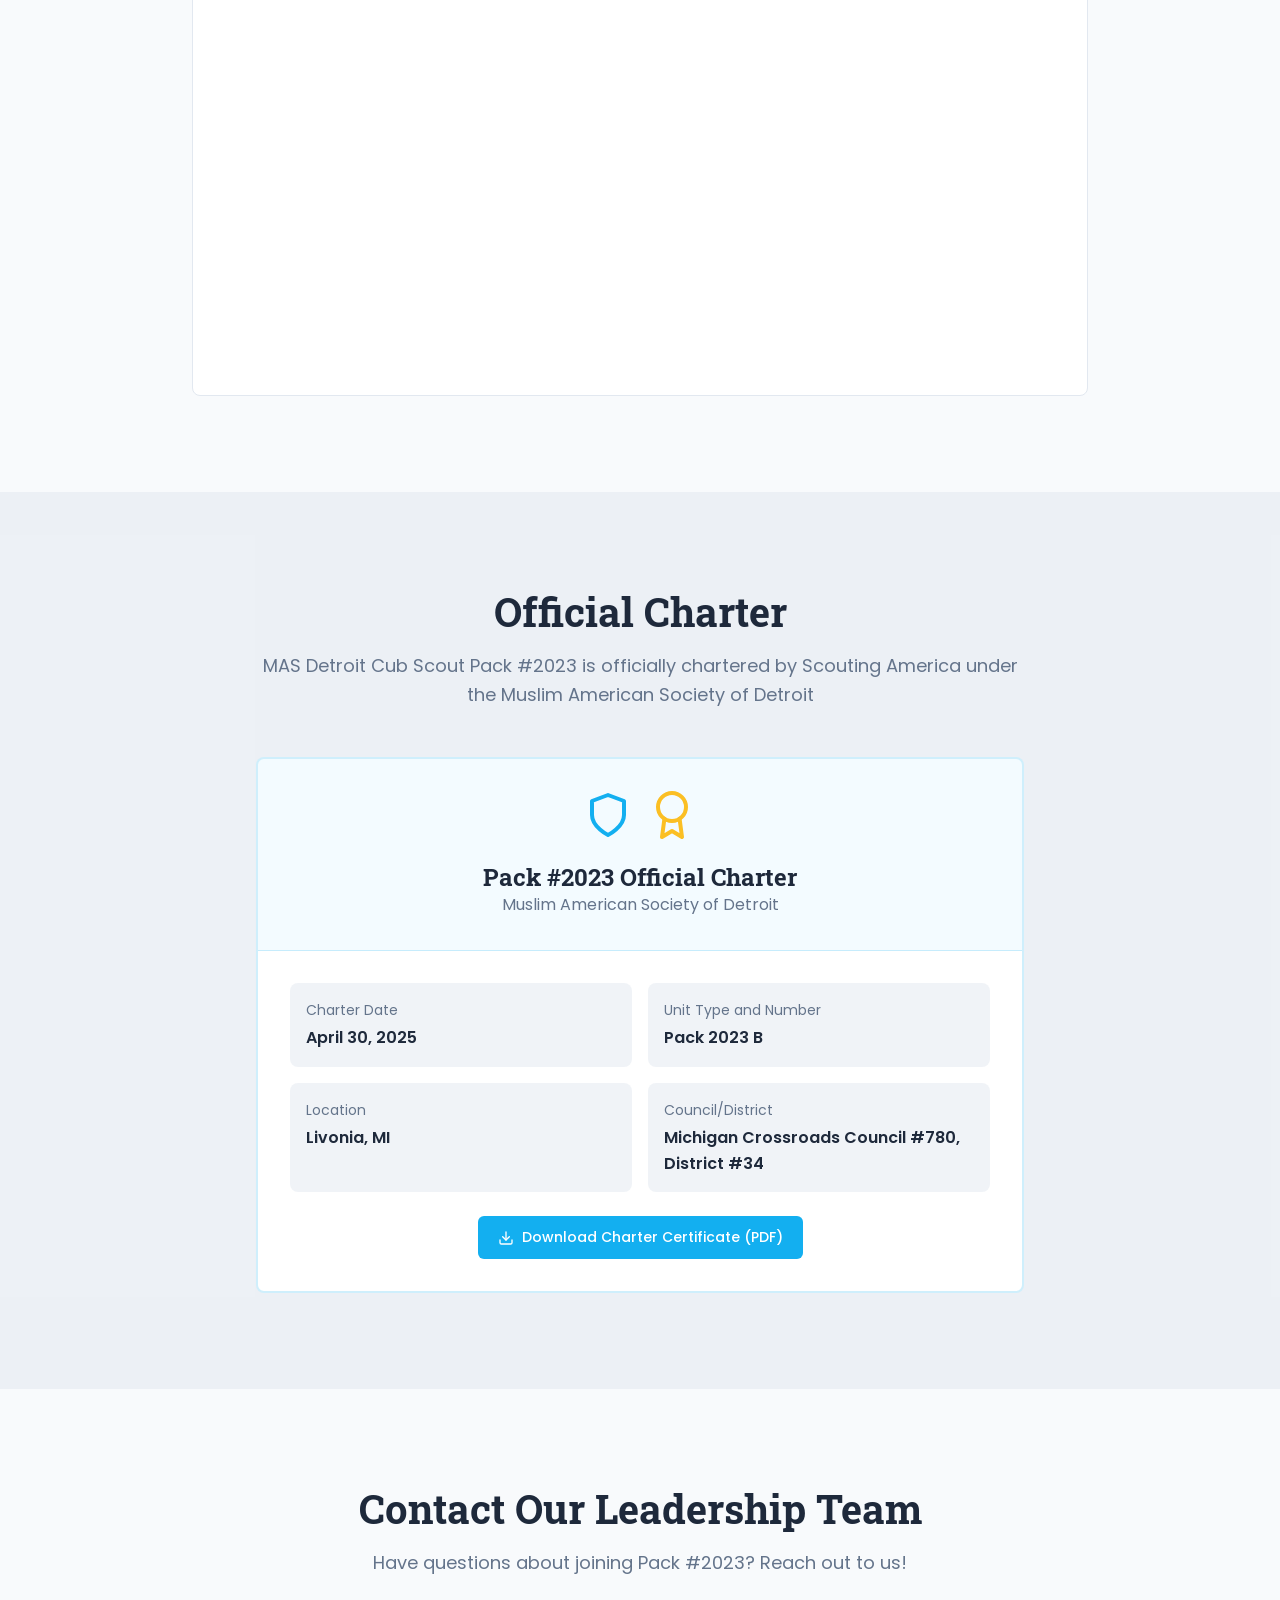
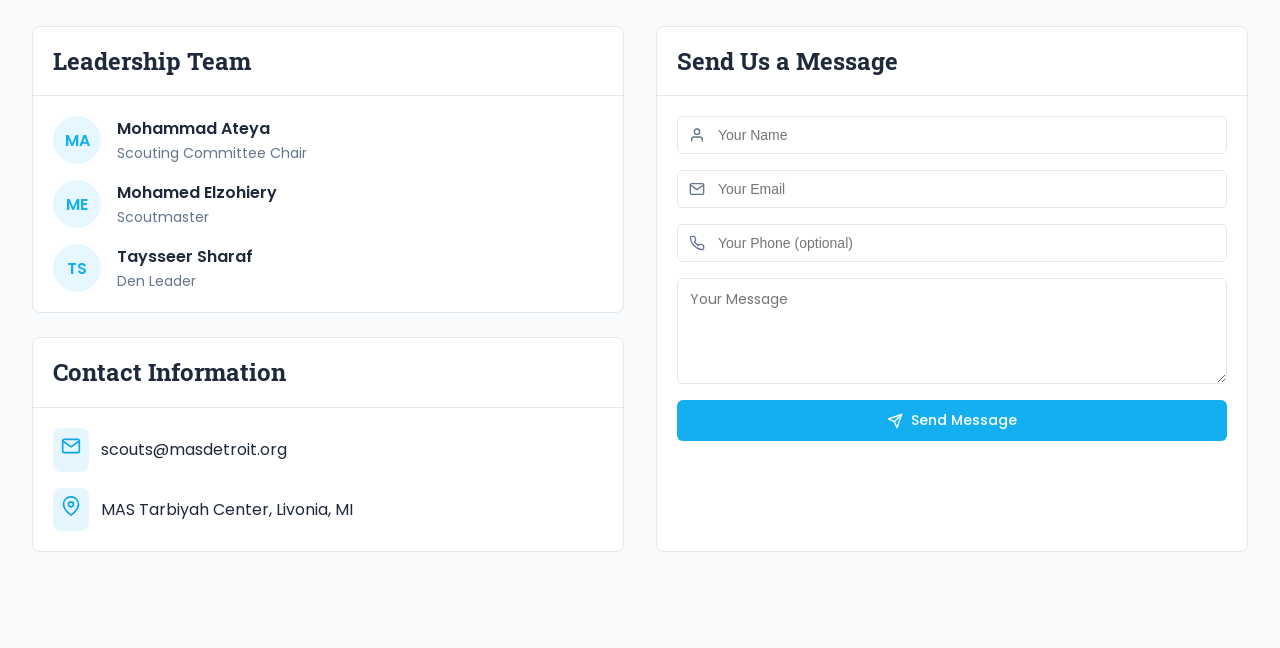
==== commit 6e180218: "Prepare scouts page for chapter site" ====
--- a/index.html
+++ b/index.html
@@ -11,60 +11,11 @@
   <link rel="icon" type="image/png" href="assets/favicon.png">
   <link rel="preconnect" href="https://fonts.googleapis.com">
   <link rel="preconnect" href="https://fonts.gstatic.com" crossorigin>
-  <link href="https://fonts.googleapis.com/css2?family=Poppins:wght@300;400;500;600;700&family=Roboto+Slab:wght@400;600;700&display=swap" rel="stylesheet">
+  <link href="https://fonts.googleapis.com/css2?family=Poppins:wght@300;400;500;600;700&amp;family=Roboto+Slab:wght@400;600;700&amp;display=swap" rel="stylesheet">
   <link rel="stylesheet" href="css/styles.css">
 </head>
-<body>
-  <!-- ============================================
-       NAVIGATION
-       ============================================ -->
-  <header class="nav">
-    <div class="container nav-container">
-      <a href="https://www.masdetroit.org/" class="nav-logo">
-        <img src="https://www.masdetroit.org/wp-content/uploads/2022/02/MAS-DETROIT-10.png.webp" alt="MAS Detroit" data-testid="img-mas-detroit-logo">
-      </a>
-
-      <div class="nav-social" id="nav-social">
-        <a href="https://twitter.com/masdetroit" target="_blank" rel="noopener noreferrer" class="social-icon" style="background-color: #000" data-testid="social-x">X</a>
-        <a href="https://facebook.com/masdetroit" target="_blank" rel="noopener noreferrer" class="social-icon" style="background-color: #1877f2" data-testid="social-facebook">f</a>
-        <a href="https://instagram.com/masdetroit" target="_blank" rel="noopener noreferrer" class="social-icon" style="background-color: #e4405f" data-testid="social-instagram">ig</a>
-        <a href="https://youtube.com/masdetroit" target="_blank" rel="noopener noreferrer" class="social-icon" style="background-color: #ff0000" data-testid="social-youtube">yt</a>
-        <a href="https://wa.me/" target="_blank" rel="noopener noreferrer" class="social-icon" style="background-color: #25d366" data-testid="social-whatsapp">wa</a>
-      </div>
-
-      <div class="flex items-center gap-3">
-        <a href="https://www.masdetroit.org/donate/" target="_blank" rel="noopener noreferrer" class="btn btn-primary btn-lg" style="border-radius: 9999px" data-testid="button-donate">Donate Now</a>
-        <button class="btn btn-ghost btn-icon mobile-menu-btn" id="mobile-menu-btn" data-testid="button-mobile-menu">
-          <span id="menu-icon">&#9776;</span>
-        </button>
-      </div>
-    </div>
-
-    <nav class="nav-links" id="desktop-nav">
-      <a href="https://www.masdetroit.org/" target="_blank" rel="noopener noreferrer" class="nav-link" data-testid="nav-link-home">Home</a>
-      <a href="https://www.masdetroit.org/center/" target="_blank" rel="noopener noreferrer" class="nav-link" data-testid="nav-link-mtc">MTC</a>
-      <a href="https://www.masdetroit.org/programs/" target="_blank" rel="noopener noreferrer" class="nav-link" data-testid="nav-link-programs">Programs</a>
-      <a href="https://www.masdetroit.org/events/" target="_blank" rel="noopener noreferrer" class="nav-link" data-testid="nav-link-events">Events</a>
-      <a href="https://www.masdetroit.org/members-land/" target="_blank" rel="noopener noreferrer" class="nav-link" data-testid="nav-link-members-land">Members-Land</a>
-      <a href="https://www.masdetroit.org/gallery/" target="_blank" rel="noopener noreferrer" class="nav-link" data-testid="nav-link-gallery">Gallery</a>
-    </nav>
-
-    <div class="mobile-menu" id="mobile-menu">
-      <a href="https://www.masdetroit.org/" target="_blank" rel="noopener noreferrer" class="nav-link" data-testid="nav-mobile-link-home">Home</a>
-      <a href="https://www.masdetroit.org/center/" target="_blank" rel="noopener noreferrer" class="nav-link" data-testid="nav-mobile-link-mtc">MTC</a>
-      <a href="https://www.masdetroit.org/programs/" target="_blank" rel="noopener noreferrer" class="nav-link" data-testid="nav-mobile-link-programs">Programs</a>
-      <a href="https://www.masdetroit.org/events/" target="_blank" rel="noopener noreferrer" class="nav-link" data-testid="nav-mobile-link-events">Events</a>
-      <a href="https://www.masdetroit.org/members-land/" target="_blank" rel="noopener noreferrer" class="nav-link" data-testid="nav-mobile-link-members-land">Members-Land</a>
-      <a href="https://www.masdetroit.org/gallery/" target="_blank" rel="noopener noreferrer" class="nav-link" data-testid="nav-mobile-link-gallery">Gallery</a>
-      <div class="flex items-center justify-center gap-3 mt-4" style="padding-top: 1rem; border-top: 1px solid var(--border);">
-        <a href="https://twitter.com/masdetroit" target="_blank" rel="noopener noreferrer" class="social-icon" style="background-color: #000">X</a>
-        <a href="https://facebook.com/masdetroit" target="_blank" rel="noopener noreferrer" class="social-icon" style="background-color: #1877f2">f</a>
-        <a href="https://instagram.com/masdetroit" target="_blank" rel="noopener noreferrer" class="social-icon" style="background-color: #e4405f">ig</a>
-        <a href="https://youtube.com/masdetroit" target="_blank" rel="noopener noreferrer" class="social-icon" style="background-color: #ff0000">yt</a>
-        <a href="https://wa.me/" target="_blank" rel="noopener noreferrer" class="social-icon" style="background-color: #25d366">wa</a>
-      </div>
-    </div>
-  </header>
+<body class="scouts-standalone-preview">
+  <main id="scouts-page" class="scouts-page">
 
   <!-- ============================================
        HERO SECTION
@@ -526,83 +477,12 @@
     </div>
   </section>
 
-  <!-- ============================================
-       FOOTER
-       ============================================ -->
-  <footer class="footer">
-    <div class="container">
-      <div class="footer-grid">
-        <div>
-          <a href="https://www.masdetroit.org/" class="footer-logo">
-            <img src="https://www.masdetroit.org/wp-content/uploads/2022/02/MAS-DETROIT-10.png.webp" alt="MAS Detroit">
-          </a>
-          <p class="footer-description">Muslim American Society of Detroit - Building community through faith, service, and empowerment.</p>
-          <div class="footer-social">
-            <a href="https://twitter.com/masdetroit" target="_blank" rel="noopener noreferrer" class="social-icon" style="background-color: #000" data-testid="footer-social-x">X</a>
-            <a href="https://facebook.com/masdetroit" target="_blank" rel="noopener noreferrer" class="social-icon" style="background-color: #1877f2" data-testid="footer-social-facebook">f</a>
-            <a href="https://instagram.com/masdetroit" target="_blank" rel="noopener noreferrer" class="social-icon" style="background-color: #e4405f" data-testid="footer-social-instagram">ig</a>
-            <a href="https://youtube.com/masdetroit" target="_blank" rel="noopener noreferrer" class="social-icon" style="background-color: #ff0000" data-testid="footer-social-youtube">yt</a>
-            <a href="https://wa.me/" target="_blank" rel="noopener noreferrer" class="social-icon" style="background-color: #25d366" data-testid="footer-social-whatsapp">wa</a>
-          </div>
-        </div>
-
-        <div>
-          <h3>Quick Links</h3>
-          <ul class="footer-links">
-            <li><a href="https://www.masdetroit.org/" target="_blank" rel="noopener noreferrer" data-testid="footer-link-home">Home</a></li>
-            <li><a href="https://www.masdetroit.org/center/" target="_blank" rel="noopener noreferrer" data-testid="footer-link-mtc">MTC</a></li>
-            <li><a href="https://www.masdetroit.org/programs/" target="_blank" rel="noopener noreferrer" data-testid="footer-link-programs">Programs</a></li>
-            <li><a href="https://www.masdetroit.org/events/" target="_blank" rel="noopener noreferrer" data-testid="footer-link-events">Events</a></li>
-            <li><a href="https://www.masdetroit.org/gallery/" target="_blank" rel="noopener noreferrer" data-testid="footer-link-gallery">Gallery</a></li>
-            <li><a href="https://www.masdetroit.org/donate/" target="_blank" rel="noopener noreferrer" data-testid="footer-link-donate">Donate</a></li>
-          </ul>
-        </div>
-
-        <div>
-          <h3>Programs</h3>
-          <ul class="footer-links">
-            <li><a href="#">Cub Scouts Pack #2023</a></li>
-            <li><a href="https://masdetroit.org/family-odyssey/" target="_blank" rel="noopener noreferrer">Family Odyssey</a></li>
-            <li><a href="https://masdetroit.org/tarbiya" target="_blank" rel="noopener noreferrer">Tarbiya</a></li>
-            <li><a href="https://masdetroit.org/youth" target="_blank" rel="noopener noreferrer">Youth</a></li>
-            <li><a href="https://kymn.org/" target="_blank" rel="noopener noreferrer">KYMN</a></li>
-          </ul>
-        </div>
-
-        <div>
-          <h3>Contact</h3>
-          <ul class="footer-links footer-contact">
-            <li>
-              <svg width="16" height="16" viewBox="0 0 24 24" fill="none" stroke="currentColor" stroke-width="2" stroke-linecap="round" stroke-linejoin="round"><path d="M4 4h16c1.1 0 2 .9 2 2v12c0 1.1-.9 2-2 2H4c-1.1 0-2-.9-2-2V6c0-1.1.9-2 2-2z"/><polyline points="22,6 12,13 2,6"/></svg>
-              <a href="mailto:info@masdetroit.org">info@masdetroit.org</a>
-            </li>
-            <li>
-              <svg width="16" height="16" viewBox="0 0 24 24" fill="none" stroke="currentColor" stroke-width="2" stroke-linecap="round" stroke-linejoin="round"><path d="M22 16.92v3a2 2 0 0 1-2.18 2 19.79 19.79 0 0 1-8.63-3.07 19.5 19.5 0 0 1-6-6 19.79 19.79 0 0 1-3.07-8.67A2 2 0 0 1 4.11 2h3a2 2 0 0 1 2 1.72 12.84 12.84 0 0 0 .7 2.81 2 2 0 0 1-.45 2.11L8.09 9.91a16 16 0 0 0 6 6l1.27-1.27a2 2 0 0 1 2.11-.45 12.84 12.84 0 0 0 2.81.7A2 2 0 0 1 22 16.92z"/></svg>
-              <a href="tel:+17346277575">(734) 627-7575</a>
-            </li>
-            <li>
-              <svg width="16" height="16" viewBox="0 0 24 24" fill="none" stroke="currentColor" stroke-width="2" stroke-linecap="round" stroke-linejoin="round"><path d="M21 10c0 7-9 13-9 13s-9-6-9-13a9 9 0 0 1 18 0z"/><circle cx="12" cy="10" r="3"/></svg>
-              <span>MAS Tarbiyah Center<br>Livonia, MI</span>
-            </li>
-          </ul>
-        </div>
-      </div>
-
-      <div class="footer-bottom">
-        <p>&copy; 2026 Muslim American Society of Detroit. All rights reserved.</p>
-        <div class="footer-legal">
-          <a href="https://www.masdetroit.org/privacy-policy/" target="_blank" rel="noopener noreferrer">Privacy Policy</a>
-          <a href="https://www.masdetroit.org/terms/" target="_blank" rel="noopener noreferrer">Terms of Use</a>
-        </div>
-      </div>
-    </div>
-  </footer>
-
   <!-- Toast notification -->
   <div id="toast" class="toast">
     <h4>Message Sent!</h4>
     <p>Thank you for your inquiry. We'll get back to you soon.</p>
   </div>
+  </main>
 
   <script src="js/main.js"></script>
 </body>
--- a/css/styles.css
+++ b/css/styles.css
@@ -3,7 +3,7 @@
 /* ============================================
    CSS Variables (Theme)
    ============================================ */
-:root {
+.scouts-page {
   --primary: #13AFF0;
   --primary-foreground: #ffffff;
   --secondary: #0ea5e9;
@@ -17,7 +17,6 @@
   --border: #e2e8f0;
   --card: #ffffff;
   --card-foreground: #1e293b;
-  --footer-bg: #1a1a2e;
   --font-body: 'Poppins', system-ui, -apple-system, sans-serif;
   --font-heading: 'Roboto Slab', Georgia, serif;
 }
@@ -25,17 +24,21 @@
 /* ============================================
    Reset & Base Styles
    ============================================ */
-*, *::before, *::after {
+body.scouts-standalone-preview {
+  margin: 0;
+}
+
+.scouts-page, .scouts-page *, .scouts-page *::before, .scouts-page *::after {
   box-sizing: border-box;
   margin: 0;
   padding: 0;
 }
 
-html {
+.scouts-page {
   scroll-behavior: smooth;
 }
 
-body {
+.scouts-page {
   font-family: var(--font-body);
   background-color: var(--background);
   color: var(--foreground);
@@ -43,18 +46,18 @@
   min-height: 100vh;
 }
 
-img {
+.scouts-page img {
   max-width: 100%;
   height: auto;
   display: block;
 }
 
-a {
+.scouts-page a {
   color: inherit;
   text-decoration: none;
 }
 
-button {
+.scouts-page button {
   font-family: inherit;
   cursor: pointer;
   border: none;
@@ -64,108 +67,108 @@
 /* ============================================
    Typography
    ============================================ */
-h1, h2, h3, h4, h5, h6 {
+.scouts-page h1, .scouts-page h2, .scouts-page h3, .scouts-page h4, .scouts-page h5, .scouts-page h6 {
   font-family: var(--font-heading);
   font-weight: 700;
   line-height: 1.2;
 }
 
-h1 { font-size: clamp(2rem, 5vw, 3.5rem); }
-h2 { font-size: clamp(1.75rem, 4vw, 2.5rem); }
-h3 { font-size: 1.5rem; }
-h4 { font-size: 1.25rem; }
-
-.text-muted {
+.scouts-page h1 { font-size: clamp(2rem, 5vw, 3.5rem); }
+.scouts-page h2 { font-size: clamp(1.75rem, 4vw, 2.5rem); }
+.scouts-page h3 { font-size: 1.5rem; }
+.scouts-page h4 { font-size: 1.25rem; }
+
+.scouts-page .text-muted {
   color: var(--muted-foreground);
 }
 
 /* ============================================
    Layout Utilities
    ============================================ */
-.container {
+.scouts-page .container {
   max-width: 1280px;
   margin: 0 auto;
   padding: 0 1rem;
 }
 
 @media (min-width: 640px) {
-  .container { padding: 0 1.5rem; }
+  .scouts-page .container { padding: 0 1.5rem; }
 }
 
 @media (min-width: 1024px) {
-  .container { padding: 0 2rem; }
-}
-
-.section {
+  .scouts-page .container { padding: 0 2rem; }
+}
+
+.scouts-page .section {
   padding: 4rem 0;
 }
 
 @media (min-width: 768px) {
-  .section { padding: 6rem 0; }
-}
-
-.section-alt {
+  .scouts-page .section { padding: 6rem 0; }
+}
+
+.scouts-page .section-alt {
   background-color: rgba(226, 232, 240, 0.5);
 }
 
-.text-center {
+.scouts-page .text-center {
   text-align: center;
 }
 
-.flex {
-  display: flex;
-}
-
-.flex-col {
+.scouts-page .flex {
+  display: flex;
+}
+
+.scouts-page .flex-col {
   flex-direction: column;
 }
 
-.items-center {
-  align-items: center;
-}
-
-.justify-center {
-  justify-content: center;
-}
-
-.justify-between {
+.scouts-page .items-center {
+  align-items: center;
+}
+
+.scouts-page .justify-center {
+  justify-content: center;
+}
+
+.scouts-page .justify-between {
   justify-content: space-between;
 }
 
-.gap-2 { gap: 0.5rem; }
-.gap-3 { gap: 0.75rem; }
-.gap-4 { gap: 1rem; }
-.gap-6 { gap: 1.5rem; }
-.gap-8 { gap: 2rem; }
-
-.grid {
+.scouts-page .gap-2 { gap: 0.5rem; }
+.scouts-page .gap-3 { gap: 0.75rem; }
+.scouts-page .gap-4 { gap: 1rem; }
+.scouts-page .gap-6 { gap: 1.5rem; }
+.scouts-page .gap-8 { gap: 2rem; }
+
+.scouts-page .grid {
   display: grid;
 }
 
-.hidden { display: none; }
+.scouts-page .hidden { display: none; }
 
 @media (min-width: 640px) {
-  .sm-grid-2 { grid-template-columns: repeat(2, 1fr); }
+  .scouts-page .sm-grid-2 { grid-template-columns: repeat(2, 1fr); }
 }
 
 @media (min-width: 768px) {
-  .md-grid-2 { grid-template-columns: repeat(2, 1fr); }
-  .md-grid-3 { grid-template-columns: repeat(3, 1fr); }
-  .md-grid-4 { grid-template-columns: repeat(4, 1fr); }
+  .scouts-page .md-grid-2 { grid-template-columns: repeat(2, 1fr); }
+  .scouts-page .md-grid-3 { grid-template-columns: repeat(3, 1fr); }
+  .scouts-page .md-grid-4 { grid-template-columns: repeat(4, 1fr); }
 }
 
 @media (min-width: 1024px) {
-  .lg-grid-2 { grid-template-columns: repeat(2, 1fr); }
-  .lg-grid-4 { grid-template-columns: repeat(4, 1fr); }
-  .lg-grid-6 { grid-template-columns: repeat(6, 1fr); }
-  .lg-show { display: flex; }
-  .lg-hide { display: none; }
+  .scouts-page .lg-grid-2 { grid-template-columns: repeat(2, 1fr); }
+  .scouts-page .lg-grid-4 { grid-template-columns: repeat(4, 1fr); }
+  .scouts-page .lg-grid-6 { grid-template-columns: repeat(6, 1fr); }
+  .scouts-page .lg-show { display: flex; }
+  .scouts-page .lg-hide { display: none; }
 }
 
 /* ============================================
    Buttons
    ============================================ */
-.btn {
+.scouts-page .btn {
   display: inline-flex;
   align-items: center;
   justify-content: center;
@@ -177,50 +180,50 @@
   transition: all 0.2s ease;
 }
 
-.btn-primary {
+.scouts-page .btn-primary {
   background-color: var(--primary);
   color: var(--primary-foreground);
 }
 
-.btn-primary:hover {
+.scouts-page .btn-primary:hover {
   background-color: #0d9cd8;
 }
 
-.btn-accent {
+.scouts-page .btn-accent {
   background-color: var(--accent);
   color: var(--accent-foreground);
 }
 
-.btn-accent:hover {
+.scouts-page .btn-accent:hover {
   background-color: #f59e0b;
 }
 
-.btn-outline {
+.scouts-page .btn-outline {
   background-color: transparent;
   border: 1px solid var(--border);
   color: var(--foreground);
 }
 
-.btn-outline:hover {
+.scouts-page .btn-outline:hover {
   background-color: var(--muted);
 }
 
-.btn-ghost {
+.scouts-page .btn-ghost {
   background-color: transparent;
   color: var(--foreground);
 }
 
-.btn-ghost:hover {
+.scouts-page .btn-ghost:hover {
   background-color: rgba(0, 0, 0, 0.05);
 }
 
-.btn-lg {
+.scouts-page .btn-lg {
   padding: 1rem 2rem;
   font-size: 1.125rem;
   border-radius: 9999px;
 }
 
-.btn-icon {
+.scouts-page .btn-icon {
   width: 2.25rem;
   height: 2.25rem;
   padding: 0;
@@ -230,7 +233,7 @@
 /* ============================================
    Cards
    ============================================ */
-.card {
+.scouts-page .card {
   background-color: var(--card);
   border: 1px solid var(--border);
   border-radius: 0.5rem;
@@ -238,23 +241,23 @@
   transition: box-shadow 0.2s ease;
 }
 
-.card:hover {
+.scouts-page .card:hover {
   box-shadow: 0 4px 12px rgba(0, 0, 0, 0.1);
 }
 
-.card-header {
+.scouts-page .card-header {
   padding: 1.25rem;
   border-bottom: 1px solid var(--border);
 }
 
-.card-content {
+.scouts-page .card-content {
   padding: 1.25rem;
 }
 
 /* ============================================
    Badge
    ============================================ */
-.badge {
+.scouts-page .badge {
   display: inline-flex;
   align-items: center;
   gap: 0.5rem;
@@ -268,110 +271,16 @@
   backdrop-filter: blur(4px);
 }
 
-.badge-secondary {
+.scouts-page .badge-secondary {
   background-color: var(--muted);
   color: var(--foreground);
   border: none;
 }
 
 /* ============================================
-   Navigation
-   ============================================ */
-.nav {
-  position: sticky;
-  top: 0;
-  z-index: 50;
-  background-color: var(--background);
-  border-bottom: 1px solid var(--border);
-}
-
-.nav-container {
-  display: flex;
-  align-items: center;
-  justify-content: space-between;
-  padding: 1rem;
-  gap: 1rem;
-}
-
-.nav-logo img {
-  height: 3.5rem;
-  width: auto;
-}
-
-@media (min-width: 768px) {
-  .nav-logo img { height: 4rem; }
-}
-
-.nav-social {
-  display: none;
-  gap: 0.5rem;
-}
-
-@media (min-width: 1024px) {
-  .nav-social { display: flex; }
-}
-
-.social-icon {
-  width: 2rem;
-  height: 2rem;
-  border-radius: 9999px;
-  display: flex;
-  align-items: center;
-  justify-content: center;
-  color: white;
-  font-size: 0.875rem;
-  transition: opacity 0.2s;
-}
-
-.social-icon:hover {
-  opacity: 0.8;
-}
-
-.nav-links {
-  display: none;
-  justify-content: center;
-  gap: 0.25rem;
-  padding: 0.75rem 0;
-  border-top: 1px solid var(--border);
-}
-
-@media (min-width: 1024px) {
-  .nav-links { display: flex; }
-}
-
-.nav-link {
-  padding: 0.5rem 1rem;
-  font-size: 0.875rem;
-  font-weight: 500;
-  color: var(--foreground);
-  transition: color 0.2s;
-}
-
-.nav-link:hover {
-  color: var(--secondary);
-}
-
-.mobile-menu {
-  display: none;
-  flex-direction: column;
-  gap: 0.5rem;
-  padding: 1rem 0;
-  border-top: 1px solid var(--border);
-}
-
-.mobile-menu.open {
-  display: flex;
-}
-
-@media (min-width: 1024px) {
-  .mobile-menu { display: none !important; }
-  .mobile-menu-btn { display: none; }
-}
-
-/* ============================================
    Hero Section
    ============================================ */
-.hero {
+.scouts-page .hero {
   position: relative;
   padding: 3rem 0;
   display: flex;
@@ -381,10 +290,10 @@
 }
 
 @media (min-width: 768px) {
-  .hero { padding: 4rem 0; }
-}
-
-.hero-bg {
+  .scouts-page .hero { padding: 4rem 0; }
+}
+
+.scouts-page .hero-bg {
   position: absolute;
   inset: 0;
   background-image: url('https://www.scouting.org/wp-content/uploads/2023/03/Cub-Scout-landing-page-2023-1.webp');
@@ -392,13 +301,13 @@
   background-position: center;
 }
 
-.hero-overlay {
+.scouts-page .hero-overlay {
   position: absolute;
   inset: 0;
   background: linear-gradient(to right, rgba(19, 175, 240, 0.95), rgba(19, 175, 240, 0.8), rgba(19, 175, 240, 0.6));
 }
 
-.hero-content {
+.scouts-page .hero-content {
   position: relative;
   z-index: 10;
   text-align: center;
@@ -407,16 +316,16 @@
   margin: 0 auto;
 }
 
-.hero h1 {
+.scouts-page .hero h1 {
   color: white;
   margin-bottom: 1rem;
 }
 
-.hero h1 span {
+.scouts-page .hero h1 span {
   color: var(--accent);
 }
 
-.hero-description {
+.scouts-page .hero-description {
   font-size: 1.125rem;
   color: rgba(255, 255, 255, 0.9);
   max-width: 48rem;
@@ -424,10 +333,10 @@
 }
 
 @media (min-width: 768px) {
-  .hero-description { font-size: 1.25rem; }
-}
-
-.hero-buttons {
+  .scouts-page .hero-description { font-size: 1.25rem; }
+}
+
+.scouts-page .hero-buttons {
   display: flex;
   flex-direction: column;
   align-items: center;
@@ -435,29 +344,29 @@
 }
 
 @media (min-width: 640px) {
-  .hero-buttons { flex-direction: row; justify-content: center; }
-}
-
-.btn-hero-outline {
+  .scouts-page .hero-buttons { flex-direction: row; justify-content: center; }
+}
+
+.scouts-page .btn-hero-outline {
   background-color: rgba(255, 255, 255, 0.1);
   color: white;
   border: 1px solid rgba(255, 255, 255, 0.3);
   backdrop-filter: blur(4px);
 }
 
-.btn-hero-outline:hover {
+.scouts-page .btn-hero-outline:hover {
   background-color: rgba(255, 255, 255, 0.2);
 }
 
 /* ============================================
    Photo Gallery
    ============================================ */
-.gallery-container {
+.scouts-page .gallery-container {
   max-width: 56rem;
   margin: 0 auto;
 }
 
-.gallery-main {
+.scouts-page .gallery-main {
   position: relative;
   aspect-ratio: 16 / 10;
   background-color: var(--muted);
@@ -465,14 +374,14 @@
   overflow: hidden;
 }
 
-.gallery-main img {
+.scouts-page .gallery-main img {
   width: 100%;
   height: 100%;
   object-fit: cover;
   transition: opacity 0.5s ease;
 }
 
-.gallery-caption {
+.scouts-page .gallery-caption {
   position: absolute;
   bottom: 0;
   left: 0;
@@ -481,18 +390,18 @@
   background: linear-gradient(to top, rgba(0, 0, 0, 0.7), transparent);
 }
 
-.gallery-caption p {
+.scouts-page .gallery-caption p {
   color: white;
   font-weight: 500;
   font-size: 1.125rem;
 }
 
-.gallery-caption span {
+.scouts-page .gallery-caption span {
   color: rgba(255, 255, 255, 0.7);
   font-size: 0.875rem;
 }
 
-.gallery-nav {
+.scouts-page .gallery-nav {
   position: absolute;
   top: 50%;
   transform: translateY(-50%);
@@ -508,14 +417,14 @@
   font-size: 1.25rem;
 }
 
-.gallery-nav:hover {
+.scouts-page .gallery-nav:hover {
   background-color: white;
 }
 
-.gallery-nav.prev { left: 1rem; }
-.gallery-nav.next { right: 1rem; }
-
-.gallery-thumbnails {
+.scouts-page .gallery-nav.prev { left: 1rem; }
+.scouts-page .gallery-nav.next { right: 1rem; }
+
+.scouts-page .gallery-thumbnails {
   display: flex;
   justify-content: center;
   gap: 0.5rem;
@@ -524,7 +433,7 @@
   overflow-x: auto;
 }
 
-.gallery-thumb {
+.scouts-page .gallery-thumb {
   flex-shrink: 0;
   width: 5rem;
   height: 3.5rem;
@@ -536,17 +445,17 @@
   cursor: pointer;
 }
 
-.gallery-thumb:hover {
+.scouts-page .gallery-thumb:hover {
   opacity: 1;
 }
 
-.gallery-thumb.active {
+.scouts-page .gallery-thumb.active {
   border-color: var(--secondary);
   opacity: 1;
   box-shadow: 0 0 0 3px rgba(14, 165, 233, 0.3);
 }
 
-.gallery-thumb img {
+.scouts-page .gallery-thumb img {
   width: 100%;
   height: 100%;
   object-fit: cover;
@@ -555,12 +464,12 @@
 /* ============================================
    Video Section
    ============================================ */
-.video-container {
+.scouts-page .video-container {
   max-width: 56rem;
   margin: 0 auto;
 }
 
-.video-wrapper {
+.scouts-page .video-wrapper {
   position: relative;
   padding-bottom: 56.25%;
   height: 0;
@@ -569,7 +478,7 @@
   box-shadow: 0 4px 16px rgba(0, 0, 0, 0.1);
 }
 
-.video-wrapper iframe {
+.scouts-page .video-wrapper iframe {
   position: absolute;
   top: 0;
   left: 0;
@@ -581,25 +490,25 @@
 /* ============================================
    Scout Law Section
    ============================================ */
-.scout-law-grid {
+.scouts-page .scout-law-grid {
   display: grid;
   grid-template-columns: repeat(2, 1fr);
   gap: 1rem;
 }
 
 @media (min-width: 640px) {
-  .scout-law-grid { grid-template-columns: repeat(3, 1fr); }
+  .scouts-page .scout-law-grid { grid-template-columns: repeat(3, 1fr); }
 }
 
 @media (min-width: 768px) {
-  .scout-law-grid { grid-template-columns: repeat(4, 1fr); gap: 1.5rem; }
+  .scouts-page .scout-law-grid { grid-template-columns: repeat(4, 1fr); gap: 1.5rem; }
 }
 
 @media (min-width: 1024px) {
-  .scout-law-grid { grid-template-columns: repeat(6, 1fr); }
-}
-
-.scout-law-card {
+  .scouts-page .scout-law-grid { grid-template-columns: repeat(6, 1fr); }
+}
+
+.scouts-page .scout-law-card {
   cursor: pointer;
   text-align: center;
   padding: 1rem;
@@ -609,12 +518,12 @@
   transition: all 0.3s ease;
 }
 
-.scout-law-card:hover {
+.scouts-page .scout-law-card:hover {
   box-shadow: 0 4px 12px rgba(0, 0, 0, 0.1);
   transform: translateY(-2px);
 }
 
-.scout-law-image {
+.scouts-page .scout-law-image {
   width: 100%;
   aspect-ratio: 1;
   margin-bottom: 0.75rem;
@@ -623,7 +532,7 @@
   background-color: #E8D5B5;
 }
 
-.scout-law-image img {
+.scouts-page .scout-law-image img {
   width: 100%;
   height: 100%;
   object-fit: contain;
@@ -631,23 +540,23 @@
   transition: transform 0.3s ease;
 }
 
-.scout-law-card:hover .scout-law-image img {
+.scouts-page .scout-law-card:hover .scout-law-image img {
   transform: scale(1.05);
 }
 
-.scout-law-name {
+.scouts-page .scout-law-name {
   font-weight: 600;
   font-size: 0.875rem;
 }
 
 @media (min-width: 768px) {
-  .scout-law-name { font-size: 1rem; }
+  .scouts-page .scout-law-name { font-size: 1rem; }
 }
 
 /* ============================================
    How to Join Section
    ============================================ */
-.join-steps {
+.scouts-page .join-steps {
   max-width: 40rem;
   margin: 0 auto;
   display: flex;
@@ -655,14 +564,14 @@
   gap: 1rem;
 }
 
-.join-step {
+.scouts-page .join-step {
   display: flex;
   align-items: flex-start;
   gap: 1rem;
   padding: 1rem 1.5rem;
 }
 
-.step-number {
+.scouts-page .step-number {
   flex-shrink: 0;
   width: 2.5rem;
   height: 2.5rem;
@@ -675,18 +584,18 @@
   font-weight: 700;
 }
 
-.step-content h4 {
+.scouts-page .step-content h4 {
   font-weight: 600;
   margin-bottom: 0.25rem;
 }
 
-.step-content p {
+.scouts-page .step-content p {
   font-size: 0.875rem;
   color: var(--muted-foreground);
   margin-bottom: 0.5rem;
 }
 
-.step-link {
+.scouts-page .step-link {
   color: var(--secondary);
   font-size: 0.875rem;
   display: inline-flex;
@@ -694,24 +603,24 @@
   gap: 0.25rem;
 }
 
-.step-link:hover {
+.scouts-page .step-link:hover {
   text-decoration: underline;
 }
 
-.fees-card {
+.scouts-page .fees-card {
   max-width: 40rem;
   margin: 2rem auto;
   background-color: rgba(226, 232, 240, 0.3);
 }
 
-.fees-card-content {
+.scouts-page .fees-card-content {
   display: flex;
   align-items: center;
   gap: 1rem;
   padding: 1rem 1.5rem;
 }
 
-.fees-icon {
+.scouts-page .fees-icon {
   flex-shrink: 0;
   padding: 0.75rem;
   border-radius: 0.5rem;
@@ -723,36 +632,36 @@
 /* ============================================
    Resources Section
    ============================================ */
-.resources-grid {
+.scouts-page .resources-grid {
   display: grid;
   gap: 1.5rem;
 }
 
 @media (min-width: 768px) {
-  .resources-grid { grid-template-columns: repeat(2, 1fr); }
-}
-
-.resource-category-header {
+  .scouts-page .resources-grid { grid-template-columns: repeat(2, 1fr); }
+}
+
+.scouts-page .resource-category-header {
   display: flex;
   align-items: center;
   gap: 0.75rem;
   margin-bottom: 1rem;
 }
 
-.resource-icon {
+.scouts-page .resource-icon {
   padding: 0.75rem;
   border-radius: 0.5rem;
   background-color: rgba(14, 165, 233, 0.1);
   color: var(--secondary);
 }
 
-.resource-list {
+.scouts-page .resource-list {
   display: flex;
   flex-direction: column;
   gap: 0.5rem;
 }
 
-.resource-item {
+.scouts-page .resource-item {
   display: flex;
   justify-content: space-between;
   align-items: center;
@@ -763,11 +672,11 @@
   transition: background-color 0.2s;
 }
 
-.resource-item:hover {
+.scouts-page .resource-item:hover {
   background-color: rgba(0, 0, 0, 0.05);
 }
 
-.additional-resources {
+.scouts-page .additional-resources {
   display: flex;
   flex-wrap: wrap;
   justify-content: center;
@@ -778,7 +687,7 @@
 /* ============================================
    Calendar Section
    ============================================ */
-.calendar-placeholder {
+.scouts-page .calendar-placeholder {
   aspect-ratio: 16 / 9;
   background-color: var(--muted);
   border-radius: 0.5rem;
@@ -791,7 +700,7 @@
   margin-bottom: 1rem;
 }
 
-.calendar-placeholder svg {
+.scouts-page .calendar-placeholder svg {
   width: 4rem;
   height: 4rem;
   margin-bottom: 1rem;
@@ -802,63 +711,63 @@
 /* ============================================
    Charter Section
    ============================================ */
-.charter-card {
+.scouts-page .charter-card {
   max-width: 48rem;
   margin: 0 auto;
   border: 2px solid rgba(19, 175, 240, 0.2);
 }
 
-.charter-header {
+.scouts-page .charter-header {
   background-color: rgba(19, 175, 240, 0.05);
   padding: 2rem;
   text-align: center;
   border-bottom: 1px solid rgba(19, 175, 240, 0.2);
 }
 
-.charter-icons {
+.scouts-page .charter-icons {
   display: flex;
   justify-content: center;
   gap: 1rem;
   margin-bottom: 1.5rem;
 }
 
-.charter-icons svg {
+.scouts-page .charter-icons svg {
   width: 3rem;
   height: 3rem;
 }
 
-.charter-details {
+.scouts-page .charter-details {
   padding: 2rem;
 }
 
-.charter-grid {
+.scouts-page .charter-grid {
   display: grid;
   gap: 1rem;
   margin-bottom: 1.5rem;
 }
 
 @media (min-width: 640px) {
-  .charter-grid { grid-template-columns: repeat(2, 1fr); }
-}
-
-.charter-item {
+  .scouts-page .charter-grid { grid-template-columns: repeat(2, 1fr); }
+}
+
+.scouts-page .charter-item {
   background-color: rgba(226, 232, 240, 0.5);
   border-radius: 0.5rem;
   padding: 1rem;
 }
 
-.charter-item span {
+.scouts-page .charter-item span {
   display: block;
   font-size: 0.875rem;
   color: var(--muted-foreground);
   margin-bottom: 0.25rem;
 }
 
-.charter-item strong {
+.scouts-page .charter-item strong {
   font-weight: 600;
 }
 
-.charter-badges {
+.scouts-page .charter-badges {
   display: flex;
   flex-wrap: wrap;
   justify-content: center;
@@ -869,22 +778,22 @@
 /* ============================================
    Contact Section
    ============================================ */
-.contact-grid {
+.scouts-page .contact-grid {
   display: grid;
   gap: 2rem;
 }
 
 @media (min-width: 1024px) {
-  .contact-grid { grid-template-columns: repeat(2, 1fr); }
-}
-
-.leader-item {
+  .scouts-page .contact-grid { grid-template-columns: repeat(2, 1fr); }
+}
+
+.scouts-page .leader-item {
   display: flex;
   align-items: center;
   gap: 1rem;
 }
 
-.leader-avatar {
+.scouts-page .leader-avatar {
   width: 3rem;
   height: 3rem;
   border-radius: 50%;
@@ -896,7 +805,7 @@
   font-weight: 600;
 }
 
-.contact-item {
+.scouts-page .contact-item {
   display: flex;
   align-items: center;
   gap: 0.75rem;
@@ -904,28 +813,28 @@
   transition: color 0.2s;
 }
 
-.contact-item:hover {
+.scouts-page .contact-item:hover {
   color: var(--secondary);
 }
 
-.contact-icon {
+.scouts-page .contact-icon {
   padding: 0.5rem;
   border-radius: 0.5rem;
   background-color: rgba(14, 165, 233, 0.1);
   color: var(--secondary);
 }
 
-.contact-form {
+.scouts-page .contact-form {
   display: flex;
   flex-direction: column;
   gap: 1rem;
 }
 
-.form-group {
+.scouts-page .form-group {
   position: relative;
 }
 
-.form-group svg {
+.scouts-page .form-group svg {
   position: absolute;
   left: 0.75rem;
   top: 50%;
@@ -935,7 +844,7 @@
   color: var(--muted-foreground);
 }
 
-.form-input {
+.scouts-page .form-input {
   width: 100%;
   padding: 0.625rem 0.75rem 0.625rem 2.5rem;
   border: 1px solid var(--border);
@@ -944,13 +853,13 @@
   transition: border-color 0.2s, box-shadow 0.2s;
 }
 
-.form-input:focus {
+.scouts-page .form-input:focus {
   outline: none;
   border-color: var(--primary);
   box-shadow: 0 0 0 3px rgba(19, 175, 240, 0.1);
 }
 
-.form-textarea {
+.scouts-page .form-textarea {
   width: 100%;
   padding: 0.625rem 0.75rem;
   border: 1px solid var(--border);
@@ -962,136 +871,16 @@
   transition: border-color 0.2s, box-shadow 0.2s;
 }
 
-.form-textarea:focus {
+.scouts-page .form-textarea:focus {
   outline: none;
   border-color: var(--primary);
   box-shadow: 0 0 0 3px rgba(19, 175, 240, 0.1);
 }
 
 /* ============================================
-   Footer
-   ============================================ */
-.footer {
-  background-color: var(--footer-bg);
-  color: white;
-  padding: 3rem 0;
-}
-
-.footer-grid {
-  display: grid;
-  gap: 2rem;
-  margin-bottom: 2rem;
-}
-
-@media (min-width: 640px) {
-  .footer-grid { grid-template-columns: repeat(2, 1fr); }
-}
-
-@media (min-width: 1024px) {
-  .footer-grid { grid-template-columns: repeat(4, 1fr); }
-}
-
-.footer-logo img {
-  height: 4rem;
-  width: auto;
-  filter: brightness(0) invert(1);
-  margin-bottom: 1.5rem;
-}
-
-.footer-description {
-  color: #9ca3af;
-  font-size: 0.875rem;
-  margin-bottom: 1rem;
-}
-
-.footer-social {
-  display: flex;
-  gap: 0.5rem;
-}
-
-.footer h3 {
-  font-size: 1.125rem;
-  color: var(--primary);
-  margin-bottom: 1rem;
-}
-
-.footer-links {
-  list-style: none;
-  display: flex;
-  flex-direction: column;
-  gap: 0.5rem;
-}
-
-.footer-links a {
-  color: #9ca3af;
-  font-size: 0.875rem;
-  transition: color 0.2s;
-}
-
-.footer-links a:hover {
-  color: white;
-}
-
-.footer-contact li {
-  color: #9ca3af;
-  font-size: 0.875rem;
-  display: flex;
-  align-items: flex-start;
-  gap: 0.5rem;
-  margin-bottom: 0.75rem;
-}
-
-.footer-contact a:hover {
-  color: white;
-}
-
-.footer-contact svg {
-  flex-shrink: 0;
-  color: var(--primary);
-  margin-top: 0.125rem;
-}
-
-.footer-bottom {
-  border-top: 1px solid #374151;
-  padding-top: 2rem;
-  display: flex;
-  flex-direction: column;
-  align-items: center;
-  gap: 1rem;
-  text-align: center;
-}
-
-@media (min-width: 640px) {
-  .footer-bottom {
-    flex-direction: row;
-    justify-content: space-between;
-  }
-}
-
-.footer-bottom p {
-  color: #6b7280;
-  font-size: 0.875rem;
-}
-
-.footer-legal {
-  display: flex;
-  gap: 1rem;
-}
-
-.footer-legal a {
-  color: #6b7280;
-  font-size: 0.875rem;
-  transition: color 0.2s;
-}
-
-.footer-legal a:hover {
-  color: white;
-}
-
-/* ============================================
    Toast Notification
    ============================================ */
-.toast {
+.scouts-page .toast {
   position: fixed;
   bottom: 2rem;
   right: 2rem;
@@ -1106,17 +895,17 @@
   transition: all 0.3s ease;
 }
 
-.toast.show {
+.scouts-page .toast.show {
   transform: translateY(0);
   opacity: 1;
 }
 
-.toast h4 {
+.scouts-page .toast h4 {
   font-weight: 600;
   margin-bottom: 0.25rem;
 }
 
-.toast p {
+.scouts-page .toast p {
   font-size: 0.875rem;
   color: var(--muted-foreground);
 }
@@ -1124,16 +913,16 @@
 /* ============================================
    Section Headers
    ============================================ */
-.section-header {
+.scouts-page .section-header {
   text-align: center;
   margin-bottom: 3rem;
 }
 
-.section-header h2 {
+.scouts-page .section-header h2 {
   margin-bottom: 1rem;
 }
 
-.section-header p {
+.scouts-page .section-header p {
   font-size: 1.125rem;
   color: var(--muted-foreground);
   max-width: 48rem;
@@ -1143,9 +932,9 @@
 /* ============================================
    Utilities
    ============================================ */
-.mb-2 { margin-bottom: 0.5rem; }
-.mb-4 { margin-bottom: 1rem; }
-.mb-6 { margin-bottom: 1.5rem; }
-.mb-8 { margin-bottom: 2rem; }
-.mt-4 { margin-top: 1rem; }
-.mt-8 { margin-top: 2rem; }
+.scouts-page .mb-2 { margin-bottom: 0.5rem; }
+.scouts-page .mb-4 { margin-bottom: 1rem; }
+.scouts-page .mb-6 { margin-bottom: 1.5rem; }
+.scouts-page .mb-8 { margin-bottom: 2rem; }
+.scouts-page .mt-4 { margin-top: 1rem; }
+.scouts-page .mt-8 { margin-top: 2rem; }
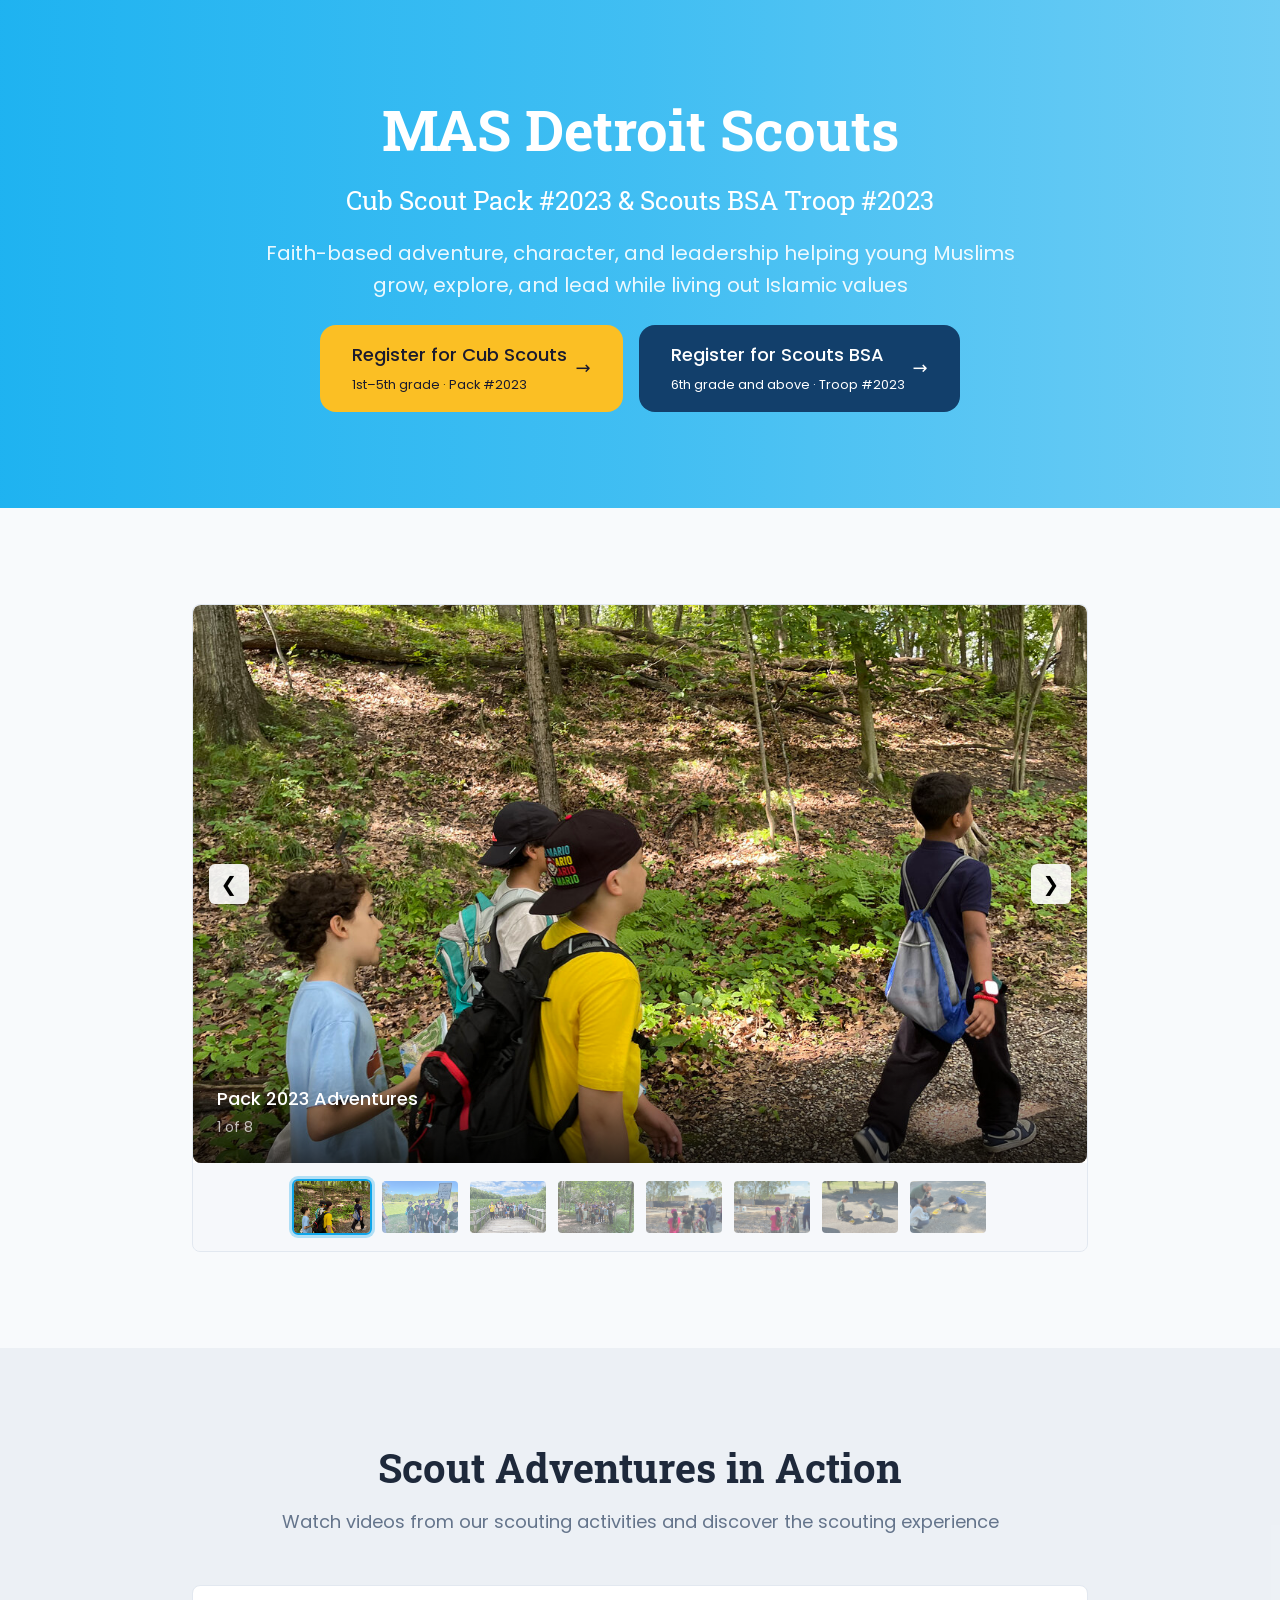
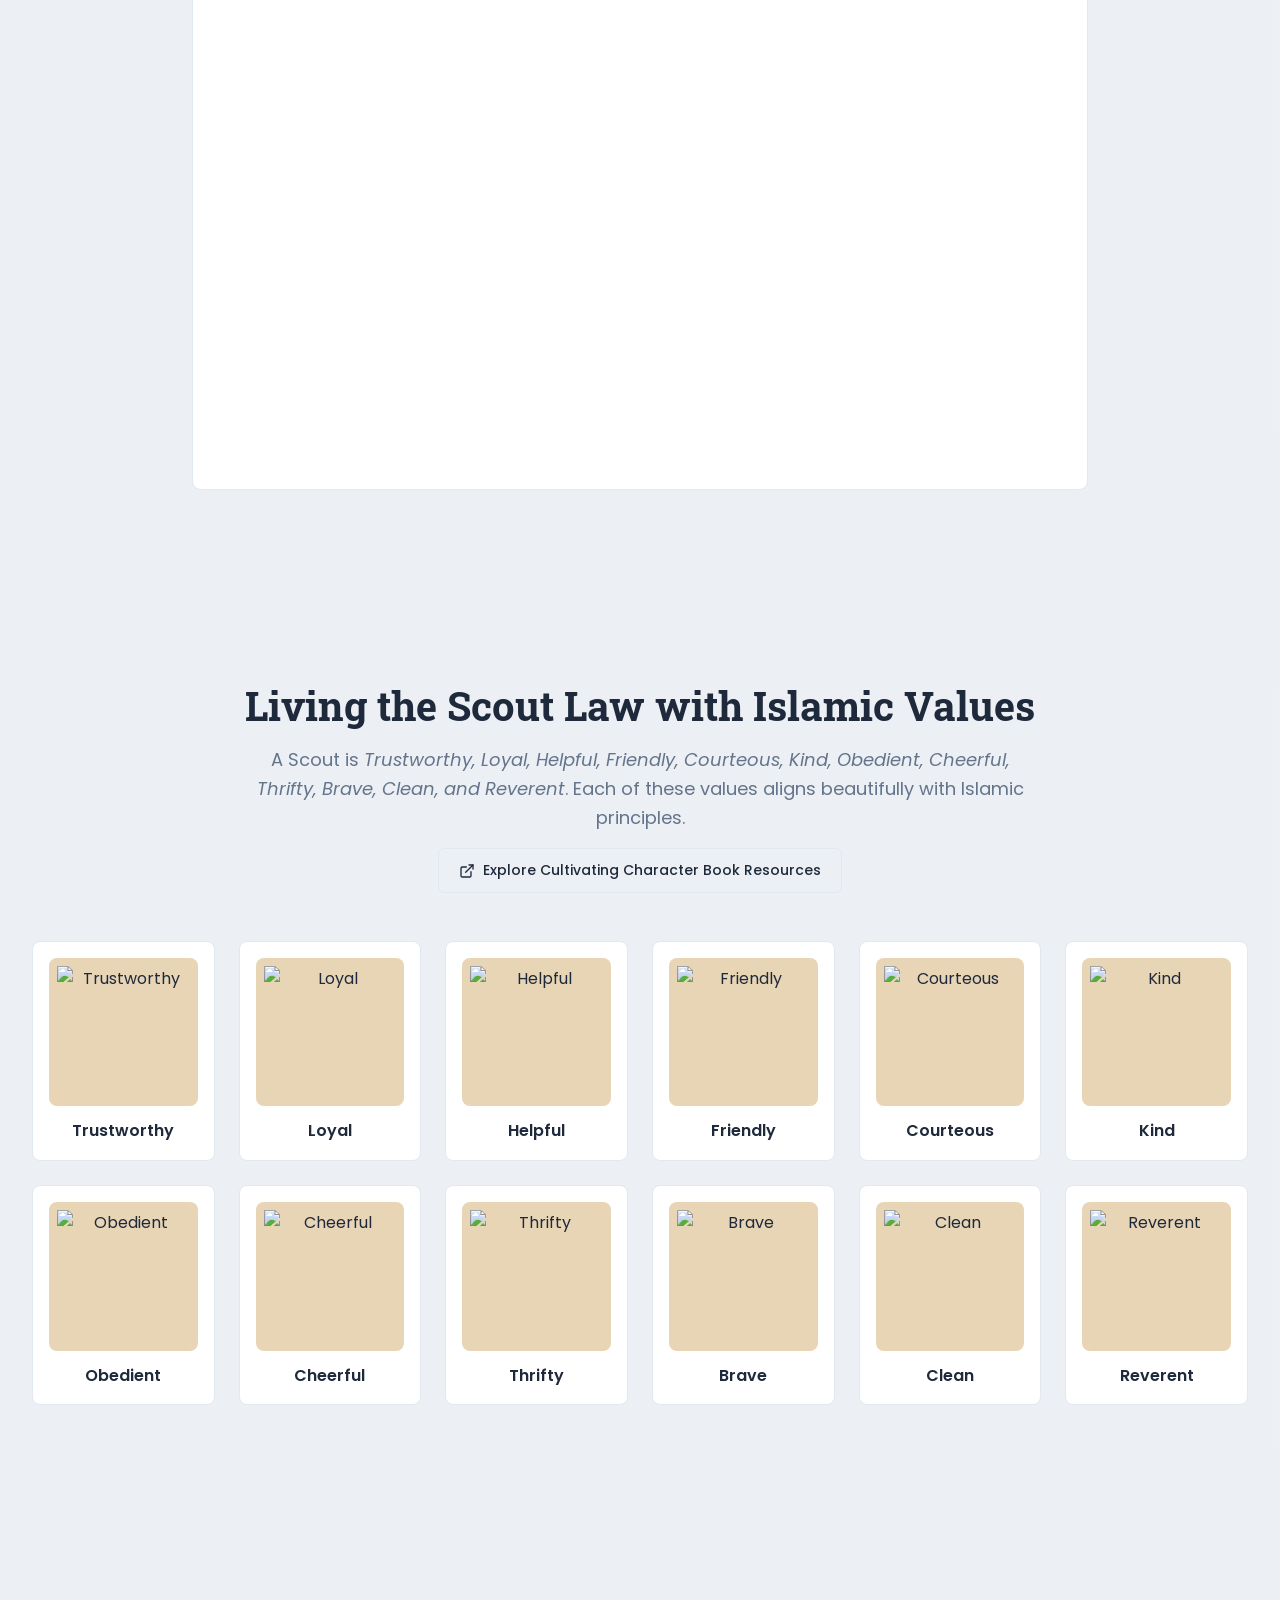
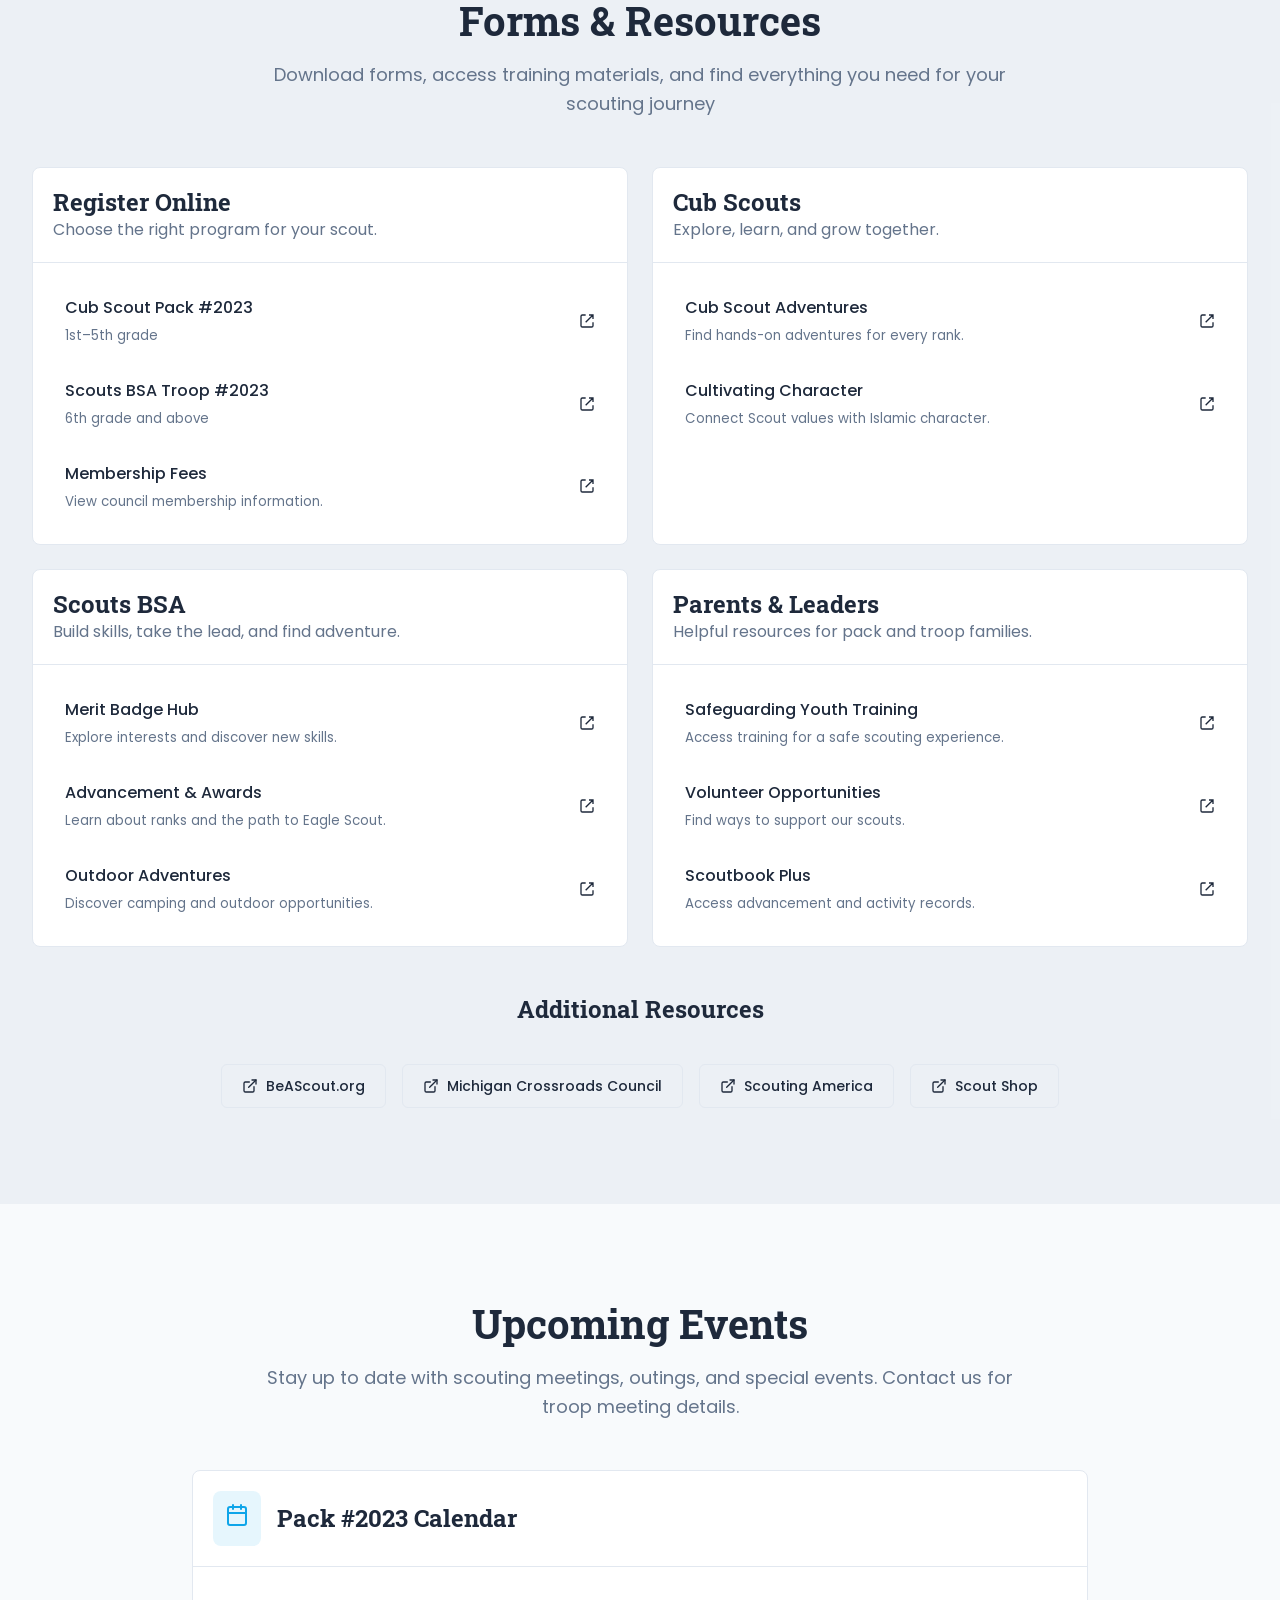
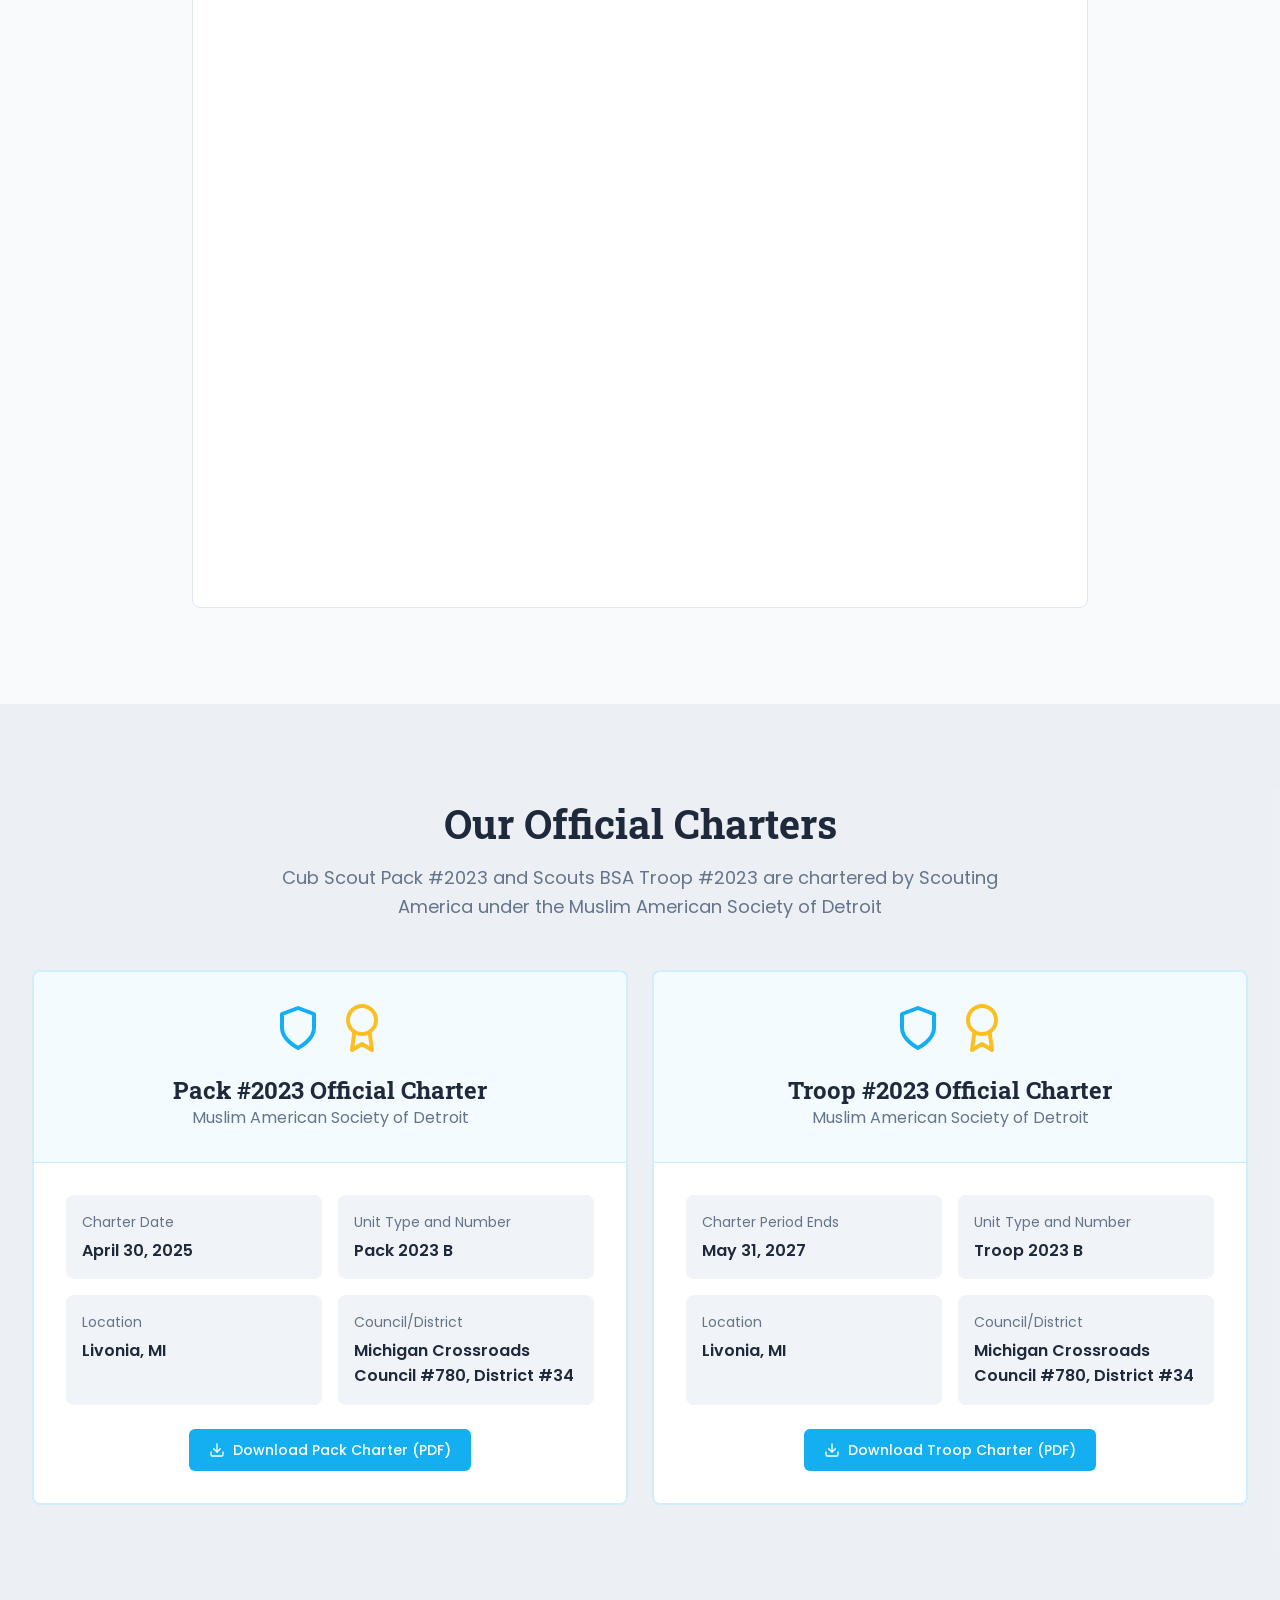
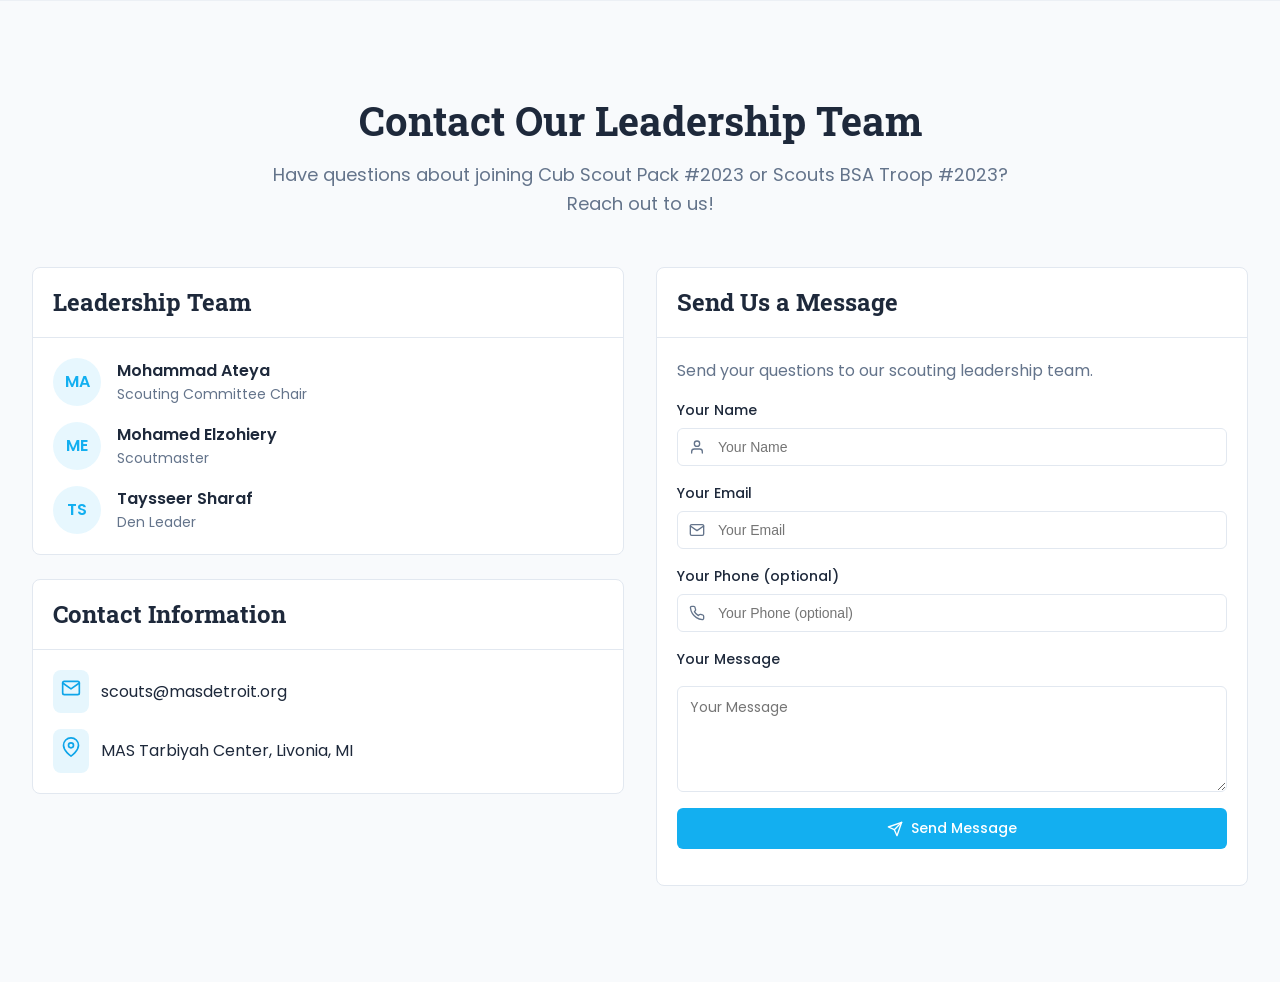
==== commit c3e33551: "Add Troop 2023 registration, resources, charter, and contact submissions" ====
--- a/index.html
+++ b/index.html
@@ -3,11 +3,11 @@
 <head>
   <meta charset="UTF-8">
   <meta name="viewport" content="width=device-width, initial-scale=1.0">
-  <meta name="description" content="MAS Detroit Cub Scout Pack #2023 - A faith-based outdoor adventure program helping young Muslims grow, explore, and lead while living out Islamic values.">
-  <meta property="og:title" content="MAS Detroit Cub Scout Pack #2023">
-  <meta property="og:description" content="A faith-based outdoor adventure program helping young Muslims grow, explore, and lead while living out Islamic values.">
+  <meta name="description" content="MAS Detroit Scouts — Cub Scout Pack #2023 &amp; Scouts BSA Troop #2023 - Faith-based adventure, character, and leadership helping young Muslims grow, explore, and lead while living out Islamic values.">
+  <meta property="og:title" content="MAS Detroit Scouts — Cub Scout Pack #2023 &amp; Scouts BSA Troop #2023">
+  <meta property="og:description" content="Faith-based adventure, character, and leadership helping young Muslims grow, explore, and lead while living out Islamic values.">
   <meta property="og:type" content="website">
-  <title>MAS Detroit Cub Scout Pack #2023</title>
+  <title>MAS Detroit Scouts — Cub Scout Pack #2023 &amp; Scouts BSA Troop #2023</title>
   <link rel="icon" type="image/png" href="assets/favicon.png">
   <link rel="preconnect" href="https://fonts.googleapis.com">
   <link rel="preconnect" href="https://fonts.gstatic.com" crossorigin>
@@ -24,12 +24,15 @@
     <div class="hero-bg"></div>
     <div class="hero-overlay"></div>
     <div class="hero-content">
-      <h1>MAS Detroit<br><span>Cub Scout Pack #2023</span></h1>
-      <p class="hero-description">A faith-based outdoor adventure program helping young Muslims grow, explore, and lead while living out Islamic values</p>
+      <h1>MAS Detroit Scouts</h1>
+      <p class="hero-programs">Cub Scout Pack #2023 &amp; Scouts BSA Troop #2023</p>
+      <p class="hero-description">Faith-based adventure, character, and leadership helping young Muslims grow, explore, and lead while living out Islamic values</p>
       <div class="hero-buttons">
-        <a href="https://my.scouting.org/VES/OnlineReg/1.0.0/?tu=UF-MB-780paa2023" target="_blank" rel="noopener noreferrer" class="btn btn-accent btn-lg" data-testid="button-register-hero">
-          Register Now Online
-          <svg width="20" height="20" viewBox="0 0 24 24" fill="none" stroke="currentColor" stroke-width="2" stroke-linecap="round" stroke-linejoin="round"><path d="M5 12h14M12 5l7 7-7 7"/></svg>
+        <a href="https://my.scouting.org/VES/OnlineReg/1.0.0/?tu=UF-MB-780paa2023" target="_blank" rel="noopener noreferrer" class="btn btn-accent btn-lg registration-button" data-testid="button-register-hero">
+          <span>Register for Cub Scouts<small>1st–5th grade · Pack #2023</small></span><span aria-hidden="true">→</span>
+        </a>
+        <a href="https://my.scouting.org/online-registration/8ee0dd60-25b4-43c1-84af-64dcbc1175f6/applicant-type" target="_blank" rel="noopener noreferrer" class="btn btn-troop btn-lg registration-button" data-testid="button-register-troop">
+          <span>Register for Scouts BSA<small>6th grade and above · Troop #2023</small></span><span aria-hidden="true">→</span>
         </a>
       </div>
     </div>
@@ -46,34 +49,34 @@
             <img id="gallery-image" src="assets/scout-photo-1.jpg" alt="Pack 2023 Scouts at an event" data-testid="gallery-main-image">
             <div class="gallery-caption">
               <p id="gallery-caption-text">Pack 2023 Adventures</p>
-              <span id="gallery-counter">1 of 3</span>
-            </div>
-            <button class="gallery-nav prev" id="gallery-prev" data-testid="button-prev-image">&#10094;</button>
-            <button class="gallery-nav next" id="gallery-next" data-testid="button-next-image">&#10095;</button>
+              <span id="gallery-counter">1 of 8</span>
+            </div>
+            <button class="gallery-nav prev" id="gallery-prev" aria-label="Previous photo" data-testid="button-prev-image">&#10094;</button>
+            <button class="gallery-nav next" id="gallery-next" aria-label="Next photo" data-testid="button-next-image">&#10095;</button>
           </div>
           <div class="gallery-thumbnails">
-            <button class="gallery-thumb active" data-index="0" data-testid="gallery-thumbnail-1">
+            <button class="gallery-thumb active" data-index="0" aria-label="View photo 1" aria-pressed="true" data-testid="gallery-thumbnail-1">
               <img src="assets/scout-photo-1.jpg" alt="Thumbnail 1">
             </button>
-            <button class="gallery-thumb" data-index="1" data-testid="gallery-thumbnail-2">
+            <button class="gallery-thumb" data-index="1" aria-label="View photo 2" aria-pressed="false" data-testid="gallery-thumbnail-2">
               <img src="assets/scout-photo-2.jpg" alt="Thumbnail 2">
             </button>
-            <button class="gallery-thumb" data-index="2" data-testid="gallery-thumbnail-3">
+            <button class="gallery-thumb" data-index="2" aria-label="View photo 3" aria-pressed="false" data-testid="gallery-thumbnail-3">
               <img src="assets/scout-photo-3.jpg" alt="Thumbnail 3">
             </button>
-            <button class="gallery-thumb" data-index="3" data-testid="gallery-thumbnail-4">
+            <button class="gallery-thumb" data-index="3" aria-label="View photo 4" aria-pressed="false" data-testid="gallery-thumbnail-4">
               <img src="assets/38f4c35e-e087-48ee-b6d3-4573c2238ba0(1).jpg" alt="Thumbnail 4">
             </button>
-            <button class="gallery-thumb" data-index="4" data-testid="gallery-thumbnail-5">
+            <button class="gallery-thumb" data-index="4" aria-label="View photo 5" aria-pressed="false" data-testid="gallery-thumbnail-5">
               <img src="assets/IMG_0012.JPG" alt="Thumbnail 5">
             </button>
-            <button class="gallery-thumb" data-index="5" data-testid="gallery-thumbnail-6">
+            <button class="gallery-thumb" data-index="5" aria-label="View photo 6" aria-pressed="false" data-testid="gallery-thumbnail-6">
               <img src="assets/IMG_0013.JPG" alt="Thumbnail 6">
             </button>
-            <button class="gallery-thumb" data-index="6" data-testid="gallery-thumbnail-7">
+            <button class="gallery-thumb" data-index="6" aria-label="View photo 7" aria-pressed="false" data-testid="gallery-thumbnail-7">
               <img src="assets/IMG_0018(1).JPG" alt="Thumbnail 7">
             </button>
-            <button class="gallery-thumb" data-index="7" data-testid="gallery-thumbnail-8">
+            <button class="gallery-thumb" data-index="7" aria-label="View photo 8" aria-pressed="false" data-testid="gallery-thumbnail-8">
               <img src="assets/IMG_0020(1).JPG" alt="Thumbnail 8">
             </button>
           </div>
@@ -89,7 +92,7 @@
     <div class="container">
       <div class="section-header">
         <h2>Scout Adventures in Action</h2>
-        <p>Watch videos from our scouting activities and learn about the Cub Scout experience</p>
+        <p>Watch videos from our scouting activities and discover the scouting experience</p>
       </div>
 
       <div class="video-container">
@@ -212,80 +215,135 @@
       <div class="resources-grid">
         <div class="card">
           <div class="card-header">
-            <div class="resource-category-header">
-              <div class="resource-icon">
-                <svg width="24" height="24" viewBox="0 0 24 24" fill="none" stroke="currentColor" stroke-width="2" stroke-linecap="round" stroke-linejoin="round"><path d="M14 2H6a2 2 0 0 0-2 2v16a2 2 0 0 0 2 2h12a2 2 0 0 0 2-2V8z"/><polyline points="14 2 14 8 20 8"/><line x1="16" y1="13" x2="8" y2="13"/><line x1="16" y1="17" x2="8" y2="17"/><polyline points="10 9 9 9 8 9"/></svg>
-              </div>
-              <div>
-                <h3>Register Online</h3>
-                <p class="text-muted">Start your registration through the official portal</p>
-              </div>
-            </div>
+            <h3>Register Online</h3>
+            <p class="text-muted">Choose the right program for your scout.</p>
           </div>
           <div class="card-content resource-list">
-            <a href="https://my.scouting.org/VES/OnlineReg/1.0.0/?tu=UF-MB-780paa2023" target="_blank" rel="noopener noreferrer" class="resource-item" data-testid="resource-registration-forms-0">
-              <span>Youth Registration Form</span>
-              <svg width="16" height="16" viewBox="0 0 24 24" fill="none" stroke="currentColor" stroke-width="2" stroke-linecap="round" stroke-linejoin="round"><path d="M18 13v6a2 2 0 0 1-2 2H5a2 2 0 0 1-2-2V8a2 2 0 0 1 2-2h6"/><polyline points="15 3 21 3 21 9"/><line x1="10" y1="14" x2="21" y2="3"/></svg>
-            </a>
-            <a href="https://michiganscouting.org/membership-registration/" target="_blank" rel="noopener noreferrer" class="resource-item" data-testid="resource-registration-forms-1">
-              <span>Membership Fees</span>
-              <svg width="16" height="16" viewBox="0 0 24 24" fill="none" stroke="currentColor" stroke-width="2" stroke-linecap="round" stroke-linejoin="round"><path d="M18 13v6a2 2 0 0 1-2 2H5a2 2 0 0 1-2-2V8a2 2 0 0 1 2-2h6"/><polyline points="15 3 21 3 21 9"/><line x1="10" y1="14" x2="21" y2="3"/></svg>
-            </a>
-          </div>
-        </div>
-
+            <a href="https://my.scouting.org/VES/OnlineReg/1.0.0/?tu=UF-MB-780paa2023" target="_blank" rel="noopener noreferrer" class="resource-item">
+            <span>
+            <strong>Cub Scout Pack #2023</strong>
+            <small>1st–5th grade</small>
+            </span>
+            <svg aria-hidden="true" width="16" height="16" viewBox="0 0 24 24" fill="none" stroke="currentColor" stroke-width="2">
+            <path d="M15 3h6v6M10 14 21 3M21 14v5a2 2 0 0 1-2 2H5a2 2 0 0 1-2-2V5a2 2 0 0 1 2-2h5"/>
+            </svg>
+            </a>
+            <a href="https://my.scouting.org/online-registration/8ee0dd60-25b4-43c1-84af-64dcbc1175f6/applicant-type" target="_blank" rel="noopener noreferrer" class="resource-item">
+            <span>
+            <strong>Scouts BSA Troop #2023</strong>
+            <small>6th grade and above</small>
+            </span>
+            <svg aria-hidden="true" width="16" height="16" viewBox="0 0 24 24" fill="none" stroke="currentColor" stroke-width="2">
+            <path d="M15 3h6v6M10 14 21 3M21 14v5a2 2 0 0 1-2 2H5a2 2 0 0 1-2-2V5a2 2 0 0 1 2-2h5"/>
+            </svg>
+            </a>
+            <a href="https://michiganscouting.org/membership-registration/" target="_blank" rel="noopener noreferrer" class="resource-item">
+            <span>
+            <strong>Membership Fees</strong>
+            <small>View council membership information.</small>
+            </span>
+            <svg aria-hidden="true" width="16" height="16" viewBox="0 0 24 24" fill="none" stroke="currentColor" stroke-width="2">
+            <path d="M15 3h6v6M10 14 21 3M21 14v5a2 2 0 0 1-2 2H5a2 2 0 0 1-2-2V5a2 2 0 0 1 2-2h5"/>
+            </svg>
+            </a>
+          </div>
+        </div>
         <div class="card">
           <div class="card-header">
-            <div class="resource-category-header">
-              <div class="resource-icon">
-                <svg width="24" height="24" viewBox="0 0 24 24" fill="none" stroke="currentColor" stroke-width="2" stroke-linecap="round" stroke-linejoin="round"><path d="M4 19.5A2.5 2.5 0 0 1 6.5 17H20"/><path d="M6.5 2H20v20H6.5A2.5 2.5 0 0 1 4 19.5v-15A2.5 2.5 0 0 1 6.5 2z"/></svg>
-              </div>
-              <div>
-                <h3>Handbooks & Training</h3>
-                <p class="text-muted">Resources for scouts and leaders to learn and grow</p>
-              </div>
-            </div>
+            <h3>Cub Scouts</h3>
+            <p class="text-muted">Explore, learn, and grow together.</p>
           </div>
           <div class="card-content resource-list">
-            <a href="https://muslimamericansociety.org/cultivating-character-book-resources/" target="_blank" rel="noopener noreferrer" class="resource-item" data-testid="resource-handbooks-training-0">
-              <span>Cultivating Character Book</span>
-              <svg width="16" height="16" viewBox="0 0 24 24" fill="none" stroke="currentColor" stroke-width="2" stroke-linecap="round" stroke-linejoin="round"><path d="M18 13v6a2 2 0 0 1-2 2H5a2 2 0 0 1-2-2V8a2 2 0 0 1 2-2h6"/><polyline points="15 3 21 3 21 9"/><line x1="10" y1="14" x2="21" y2="3"/></svg>
-            </a>
-            <a href="https://www.scouting.org/training/youth-protection/" target="_blank" rel="noopener noreferrer" class="resource-item" data-testid="resource-handbooks-training-1">
-              <span>Youth Protection Training</span>
-              <svg width="16" height="16" viewBox="0 0 24 24" fill="none" stroke="currentColor" stroke-width="2" stroke-linecap="round" stroke-linejoin="round"><path d="M18 13v6a2 2 0 0 1-2 2H5a2 2 0 0 1-2-2V8a2 2 0 0 1 2-2h6"/><polyline points="15 3 21 3 21 9"/><line x1="10" y1="14" x2="21" y2="3"/></svg>
-            </a>
-          </div>
-        </div>
-
+            <a href="https://www.scouting.org/programs/cub-scouts/adventures/" target="_blank" rel="noopener noreferrer" class="resource-item">
+            <span>
+            <strong>Cub Scout Adventures</strong>
+            <small>Find hands-on adventures for every rank.</small>
+            </span>
+            <svg aria-hidden="true" width="16" height="16" viewBox="0 0 24 24" fill="none" stroke="currentColor" stroke-width="2">
+            <path d="M15 3h6v6M10 14 21 3M21 14v5a2 2 0 0 1-2 2H5a2 2 0 0 1-2-2V5a2 2 0 0 1 2-2h5"/>
+            </svg>
+            </a>
+            <a href="https://muslimamericansociety.org/cultivating-character-book-resources/" target="_blank" rel="noopener noreferrer" class="resource-item">
+            <span>
+            <strong>Cultivating Character</strong>
+            <small>Connect Scout values with Islamic character.</small>
+            </span>
+            <svg aria-hidden="true" width="16" height="16" viewBox="0 0 24 24" fill="none" stroke="currentColor" stroke-width="2">
+            <path d="M15 3h6v6M10 14 21 3M21 14v5a2 2 0 0 1-2 2H5a2 2 0 0 1-2-2V5a2 2 0 0 1 2-2h5"/>
+            </svg>
+            </a>
+          </div>
+        </div>
         <div class="card">
           <div class="card-header">
-            <div class="resource-category-header">
-              <div class="resource-icon">
-                <svg width="24" height="24" viewBox="0 0 24 24" fill="none" stroke="currentColor" stroke-width="2" stroke-linecap="round" stroke-linejoin="round"><path d="M17 21v-2a4 4 0 0 0-4-4H5a4 4 0 0 0-4 4v2"/><circle cx="9" cy="7" r="4"/><path d="M23 21v-2a4 4 0 0 0-3-3.87"/><path d="M16 3.13a4 4 0 0 1 0 7.75"/></svg>
-              </div>
-              <div>
-                <h3>Parent Resources</h3>
-                <p class="text-muted">Information for families participating in Cub Scouts</p>
-              </div>
-            </div>
+            <h3>Scouts BSA</h3>
+            <p class="text-muted">Build skills, take the lead, and find adventure.</p>
           </div>
           <div class="card-content resource-list">
-            <a href="https://www.scouting.org/programs/cub-scouts/adventures/" target="_blank" rel="noopener noreferrer" class="resource-item" data-testid="resource-parent-resources-0">
-              <span>Cub Scout Adventures</span>
-              <svg width="16" height="16" viewBox="0 0 24 24" fill="none" stroke="currentColor" stroke-width="2" stroke-linecap="round" stroke-linejoin="round"><path d="M18 13v6a2 2 0 0 1-2 2H5a2 2 0 0 1-2-2V8a2 2 0 0 1 2-2h6"/><polyline points="15 3 21 3 21 9"/><line x1="10" y1="14" x2="21" y2="3"/></svg>
-            </a>
-            <a href="https://www.scouting.org/get-involved/volunteer/" target="_blank" rel="noopener noreferrer" class="resource-item" data-testid="resource-parent-resources-1">
-              <span>Volunteer Opportunities</span>
-              <svg width="16" height="16" viewBox="0 0 24 24" fill="none" stroke="currentColor" stroke-width="2" stroke-linecap="round" stroke-linejoin="round"><path d="M18 13v6a2 2 0 0 1-2 2H5a2 2 0 0 1-2-2V8a2 2 0 0 1 2-2h6"/><polyline points="15 3 21 3 21 9"/><line x1="10" y1="14" x2="21" y2="3"/></svg>
-            </a>
-            <a href="https://advancements.scouting.org/" target="_blank" rel="noopener noreferrer" class="resource-item" data-testid="resource-parent-resources-2">
-              <span>Scoutbook Plus</span>
-              <svg width="16" height="16" viewBox="0 0 24 24" fill="none" stroke="currentColor" stroke-width="2" stroke-linecap="round" stroke-linejoin="round"><path d="M18 13v6a2 2 0 0 1-2 2H5a2 2 0 0 1-2-2V8a2 2 0 0 1 2-2h6"/><polyline points="15 3 21 3 21 9"/><line x1="10" y1="14" x2="21" y2="3"/></svg>
-            </a>
-          </div>
-        </div>
-
+            <a href="https://www.scouting.org/skills/merit-badges/" target="_blank" rel="noopener noreferrer" class="resource-item">
+            <span>
+            <strong>Merit Badge Hub</strong>
+            <small>Explore interests and discover new skills.</small>
+            </span>
+            <svg aria-hidden="true" width="16" height="16" viewBox="0 0 24 24" fill="none" stroke="currentColor" stroke-width="2">
+            <path d="M15 3h6v6M10 14 21 3M21 14v5a2 2 0 0 1-2 2H5a2 2 0 0 1-2-2V5a2 2 0 0 1 2-2h5"/>
+            </svg>
+            </a>
+            <a href="https://www.scouting.org/programs/scouts-bsa/advancement-and-awards/" target="_blank" rel="noopener noreferrer" class="resource-item">
+            <span>
+            <strong>Advancement &amp; Awards</strong>
+            <small>Learn about ranks and the path to Eagle Scout.</small>
+            </span>
+            <svg aria-hidden="true" width="16" height="16" viewBox="0 0 24 24" fill="none" stroke="currentColor" stroke-width="2">
+            <path d="M15 3h6v6M10 14 21 3M21 14v5a2 2 0 0 1-2 2H5a2 2 0 0 1-2-2V5a2 2 0 0 1 2-2h5"/>
+            </svg>
+            </a>
+            <a href="https://www.scouting.org/outdoor-programs/camping/scouts-bsa-outdoor-program/" target="_blank" rel="noopener noreferrer" class="resource-item">
+            <span>
+            <strong>Outdoor Adventures</strong>
+            <small>Discover camping and outdoor opportunities.</small>
+            </span>
+            <svg aria-hidden="true" width="16" height="16" viewBox="0 0 24 24" fill="none" stroke="currentColor" stroke-width="2">
+            <path d="M15 3h6v6M10 14 21 3M21 14v5a2 2 0 0 1-2 2H5a2 2 0 0 1-2-2V5a2 2 0 0 1 2-2h5"/>
+            </svg>
+            </a>
+          </div>
+        </div>
+        <div class="card">
+          <div class="card-header">
+            <h3>Parents &amp; Leaders</h3>
+            <p class="text-muted">Helpful resources for pack and troop families.</p>
+          </div>
+          <div class="card-content resource-list">
+            <a href="https://www.scouting.org/training/safeguarding-youth/" target="_blank" rel="noopener noreferrer" class="resource-item">
+            <span>
+            <strong>Safeguarding Youth Training</strong>
+            <small>Access training for a safe scouting experience.</small>
+            </span>
+            <svg aria-hidden="true" width="16" height="16" viewBox="0 0 24 24" fill="none" stroke="currentColor" stroke-width="2">
+            <path d="M15 3h6v6M10 14 21 3M21 14v5a2 2 0 0 1-2 2H5a2 2 0 0 1-2-2V5a2 2 0 0 1 2-2h5"/>
+            </svg>
+            </a>
+            <a href="https://www.scouting.org/get-involved/volunteer/" target="_blank" rel="noopener noreferrer" class="resource-item">
+            <span>
+            <strong>Volunteer Opportunities</strong>
+            <small>Find ways to support our scouts.</small>
+            </span>
+            <svg aria-hidden="true" width="16" height="16" viewBox="0 0 24 24" fill="none" stroke="currentColor" stroke-width="2">
+            <path d="M15 3h6v6M10 14 21 3M21 14v5a2 2 0 0 1-2 2H5a2 2 0 0 1-2-2V5a2 2 0 0 1 2-2h5"/>
+            </svg>
+            </a>
+            <a href="https://advancements.scouting.org/" target="_blank" rel="noopener noreferrer" class="resource-item">
+            <span>
+            <strong>Scoutbook Plus</strong>
+            <small>Access advancement and activity records.</small>
+            </span>
+            <svg aria-hidden="true" width="16" height="16" viewBox="0 0 24 24" fill="none" stroke="currentColor" stroke-width="2">
+            <path d="M15 3h6v6M10 14 21 3M21 14v5a2 2 0 0 1-2 2H5a2 2 0 0 1-2-2V5a2 2 0 0 1 2-2h5"/>
+            </svg>
+            </a>
+          </div>
+        </div>
       </div>
 
       <div class="additional-resources">
@@ -317,7 +375,7 @@
     <div class="container">
       <div class="section-header">
         <h2>Upcoming Events</h2>
-        <p>Stay up to date with our pack meetings, outings, and special events</p>
+        <p>Stay up to date with scouting meetings, outings, and special events. Contact us for troop meeting details.</p>
       </div>
 
       <div style="max-width: 56rem; margin: 0 auto;">
@@ -329,7 +387,7 @@
             <h3>Pack #2023 Calendar</h3>
           </div>
           <div class="card-content">
-            <iframe src="https://calendar.google.com/calendar/embed?src=c_dbd46dd0bf266825afbc92d393a0e40d83de4fe5d23d30b9cc491fcdc2e0740b%40group.calendar.google.com&ctz=America%2FDetroit" style="border: 0" width="800" height="600" frameborder="0" scrolling="no"></iframe>
+            <iframe title="Cub Scout Pack 2023 events calendar" loading="lazy" class="scout-calendar" src="https://calendar.google.com/calendar/embed?src=c_dbd46dd0bf266825afbc92d393a0e40d83de4fe5d23d30b9cc491fcdc2e0740b%40group.calendar.google.com&ctz=America%2FDetroit" style="border: 0" width="800" height="600" frameborder="0" scrolling="no"></iframe>
           </div>
         </div>
       </div>
@@ -342,10 +400,11 @@
   <section id="charter" class="section section-alt">
     <div class="container">
       <div class="section-header">
-        <h2>Official Charter</h2>
-        <p>MAS Detroit Cub Scout Pack #2023 is officially chartered by Scouting America under the Muslim American Society of Detroit</p>
-      </div>
-
+        <h2>Our Official Charters</h2>
+        <p>Cub Scout Pack #2023 and Scouts BSA Troop #2023 are chartered by Scouting America under the Muslim American Society of Detroit</p>
+      </div>
+
+      <div class="charters-grid">
       <div class="card charter-card">
         <div class="charter-header">
           <div class="charter-icons">
@@ -377,10 +436,47 @@
           <div class="text-center">
             <a href="https://www.masdetroit.org/wp-content/uploads/2025/06/MASD-Scout-Cert.pdf" target="_blank" rel="noopener noreferrer" class="btn btn-primary" data-testid="button-download-charter">
               <svg width="16" height="16" viewBox="0 0 24 24" fill="none" stroke="currentColor" stroke-width="2" stroke-linecap="round" stroke-linejoin="round"><path d="M21 15v4a2 2 0 0 1-2 2H5a2 2 0 0 1-2-2v-4"/><polyline points="7 10 12 15 17 10"/><line x1="12" y1="15" x2="12" y2="3"/></svg>
-              Download Charter Certificate (PDF)
-            </a>
-          </div>
-        </div>
+              Download Pack Charter (PDF)
+            </a>
+          </div>
+        </div>
+      </div>
+      <div class="card charter-card">
+        <div class="charter-header">
+          <div class="charter-icons">
+            <svg width="48" height="48" viewBox="0 0 24 24" fill="none" stroke="var(--primary)" stroke-width="2" stroke-linecap="round" stroke-linejoin="round"><path d="M12 22s8-4 8-10V5l-8-3-8 3v7c0 6 8 10 8 10z"/></svg>
+            <svg width="48" height="48" viewBox="0 0 24 24" fill="none" stroke="var(--accent)" stroke-width="2" stroke-linecap="round" stroke-linejoin="round"><circle cx="12" cy="8" r="7"/><polyline points="8.21 13.89 7 23 12 20 17 23 15.79 13.88"/></svg>
+          </div>
+          <h3>Troop #2023 Official Charter</h3>
+          <p class="text-muted">Muslim American Society of Detroit</p>
+        </div>
+        <div class="charter-details">
+          <div class="charter-grid">
+            <div class="charter-item">
+              <span>Charter Period Ends</span>
+              <strong>May 31, 2027</strong>
+            </div>
+            <div class="charter-item">
+              <span>Unit Type and Number</span>
+              <strong>Troop 2023 B</strong>
+            </div>
+            <div class="charter-item">
+              <span>Location</span>
+              <strong>Livonia, MI</strong>
+            </div>
+            <div class="charter-item">
+              <span>Council/District</span>
+              <strong>Michigan Crossroads Council #780, District #34</strong>
+            </div>
+          </div>
+          <div class="text-center">
+            <a href="assets/troop-2023-charter.pdf" target="_blank" rel="noopener noreferrer" class="btn btn-primary" data-testid="button-download-troop-charter">
+              <svg width="16" height="16" viewBox="0 0 24 24" fill="none" stroke="currentColor" stroke-width="2" stroke-linecap="round" stroke-linejoin="round"><path d="M21 15v4a2 2 0 0 1-2 2H5a2 2 0 0 1-2-2v-4"/><polyline points="7 10 12 15 17 10"/><line x1="12" y1="15" x2="12" y2="3"/></svg>
+              Download Troop Charter (PDF)
+            </a>
+          </div>
+        </div>
+      </div>
       </div>
     </div>
   </section>
@@ -392,7 +488,7 @@
     <div class="container">
       <div class="section-header">
         <h2>Contact Our Leadership Team</h2>
-        <p>Have questions about joining Pack #2023? Reach out to us!</p>
+        <p>Have questions about joining Cub Scout Pack #2023 or Scouts BSA Troop #2023? Reach out to us!</p>
       </div>
 
       <div class="contact-grid">
@@ -452,24 +548,28 @@
             <h3>Send Us a Message</h3>
           </div>
           <div class="card-content">
-            <form id="contact-form" class="contact-form">
-              <div class="form-group">
+            <p class="text-muted mb-4">Send your questions to our scouting leadership team.</p>
+            <form id="contact-form" class="contact-form" action="https://formspree.io/f/mbgdqyoj" method="POST">
+              <input type="hidden" name="subject" value="MAS Detroit Scouts Inquiry">
+              <div class="form-field"><label for="contact-name">Your Name</label><div class="form-group">
                 <svg width="16" height="16" viewBox="0 0 24 24" fill="none" stroke="currentColor" stroke-width="2" stroke-linecap="round" stroke-linejoin="round"><path d="M20 21v-2a4 4 0 0 0-4-4H8a4 4 0 0 0-4 4v2"/><circle cx="12" cy="7" r="4"/></svg>
-                <input type="text" name="name" placeholder="Your Name" class="form-input" required data-testid="input-name">
-              </div>
-              <div class="form-group">
+                <input type="text" id="contact-name" name="name" placeholder="Your Name" class="form-input" required data-testid="input-name"></div>
+              </div>
+              <div class="form-field"><label for="contact-email">Your Email</label><div class="form-group">
                 <svg width="16" height="16" viewBox="0 0 24 24" fill="none" stroke="currentColor" stroke-width="2" stroke-linecap="round" stroke-linejoin="round"><path d="M4 4h16c1.1 0 2 .9 2 2v12c0 1.1-.9 2-2 2H4c-1.1 0-2-.9-2-2V6c0-1.1.9-2 2-2z"/><polyline points="22,6 12,13 2,6"/></svg>
-                <input type="email" name="email" placeholder="Your Email" class="form-input" required data-testid="input-email">
-              </div>
-              <div class="form-group">
+                <input type="email" id="contact-email" name="email" placeholder="Your Email" class="form-input" required data-testid="input-email"></div>
+              </div>
+              <div class="form-field"><label for="contact-phone">Your Phone (optional)</label><div class="form-group">
                 <svg width="16" height="16" viewBox="0 0 24 24" fill="none" stroke="currentColor" stroke-width="2" stroke-linecap="round" stroke-linejoin="round"><path d="M22 16.92v3a2 2 0 0 1-2.18 2 19.79 19.79 0 0 1-8.63-3.07 19.5 19.5 0 0 1-6-6 19.79 19.79 0 0 1-3.07-8.67A2 2 0 0 1 4.11 2h3a2 2 0 0 1 2 1.72 12.84 12.84 0 0 0 .7 2.81 2 2 0 0 1-.45 2.11L8.09 9.91a16 16 0 0 0 6 6l1.27-1.27a2 2 0 0 1 2.11-.45 12.84 12.84 0 0 0 2.81.7A2 2 0 0 1 22 16.92z"/></svg>
-                <input type="tel" name="phone" placeholder="Your Phone (optional)" class="form-input" data-testid="input-phone">
-              </div>
-              <textarea name="message" placeholder="Your Message" class="form-textarea" rows="4" required data-testid="input-message"></textarea>
+                <input type="tel" id="contact-phone" name="phone" placeholder="Your Phone (optional)" class="form-input" data-testid="input-phone"></div>
+              </div>
+              <label for="contact-message">Your Message</label>
+              <textarea id="contact-message" name="message" placeholder="Your Message" class="form-textarea" rows="4" required data-testid="input-message"></textarea>
               <button type="submit" class="btn btn-primary" style="width: 100%;" data-testid="button-send-message">
                 <svg width="16" height="16" viewBox="0 0 24 24" fill="none" stroke="currentColor" stroke-width="2" stroke-linecap="round" stroke-linejoin="round"><line x1="22" y1="2" x2="11" y2="13"/><polygon points="22 2 15 22 11 13 2 9 22 2"/></svg>
                 Send Message
               </button>
+              <p id="contact-status" class="text-muted" role="status" aria-live="polite" aria-atomic="true"></p>
             </form>
           </div>
         </div>
@@ -478,9 +578,9 @@
   </section>
 
   <!-- Toast notification -->
-  <div id="toast" class="toast">
-    <h4>Message Sent!</h4>
-    <p>Thank you for your inquiry. We'll get back to you soon.</p>
+  <div id="toast" class="toast" role="status" aria-live="polite">
+    <h4>Message submitted</h4>
+    <p>Thank you for reaching out. We'll get back to you soon.</p>
   </div>
   </main>
 
--- a/css/styles.css
+++ b/css/styles.css
@@ -1,4 +1,4 @@
-/* MAS Detroit Cub Scout Pack #2023 - Main Stylesheet */
+/* MAS Detroit Scouts — Pack #2023 & Troop #2023 - Main Stylesheet */
 
 /* ============================================
    CSS Variables (Theme)
@@ -938,3 +938,44 @@
 .scouts-page .mb-8 { margin-bottom: 2rem; }
 .scouts-page .mt-4 { margin-top: 1rem; }
 .scouts-page .mt-8 { margin-top: 2rem; }
+
+.scouts-page .hero-programs {
+  color: #fff;
+  font-family: var(--font-heading);
+  font-size: clamp(1.15rem, 3vw, 1.65rem);
+  margin-bottom: 1rem;
+}
+
+.scouts-page .registration-button { min-height: 5rem; text-align: left; border-radius: 1rem; }
+.scouts-page .registration-button small { display: block; font-size: 0.8rem; margin-top: 0.3rem; font-weight: 400; }
+.scouts-page .btn-troop { background: #123f6b; color: #fff; }
+.scouts-page .btn-troop:hover { background: #0b2d50; }
+.scouts-page .resource-item { gap: 1rem; }
+.scouts-page .resource-item strong { display: block; font-weight: 500; }
+.scouts-page .resource-item small { display: block; color: var(--muted-foreground); margin-top: 0.25rem; }
+.scouts-page .resource-item svg { flex-shrink: 0; }
+.scouts-page .scout-calendar { width: 100%; max-width: 100%; display: block; }
+.scouts-page .charters-grid { display: grid; gap: 1.5rem; }
+.scouts-page .charter-card { width: 100%; min-width: 0; }
+.scouts-page .form-field label,
+.scouts-page .contact-form > label { display: block; font-weight: 500; font-size: 0.875rem; }
+.scouts-page .form-field label { margin-bottom: 0.4rem; }
+.scouts-page :is(a, button, input, textarea):focus-visible { outline: 3px solid #123f6b; outline-offset: 4px; }
+.scouts-page .hero a:focus-visible { outline-color: #fff; }
+.scouts-page .contact-form button:disabled { opacity: 0.65; cursor: wait; }
+
+@media (max-width: 639px) {
+  .scouts-page .hero-buttons { align-items: stretch; }
+  .scouts-page .registration-button { justify-content: space-between; font-size: 1rem; padding: 1rem 1.25rem; }
+  .scouts-page .gallery-thumbnails { justify-content: flex-start; }
+  .scouts-page .toast { left: 1rem; right: 1rem; }
+}
+
+@media (min-width: 1024px) {
+  .scouts-page .charters-grid { grid-template-columns: repeat(2, minmax(0, 1fr)); }
+}
+
+@media (prefers-reduced-motion: reduce) {
+  .scouts-page { scroll-behavior: auto; }
+  .scouts-page *, .scouts-page *::before, .scouts-page *::after { transition: none !important; }
+}
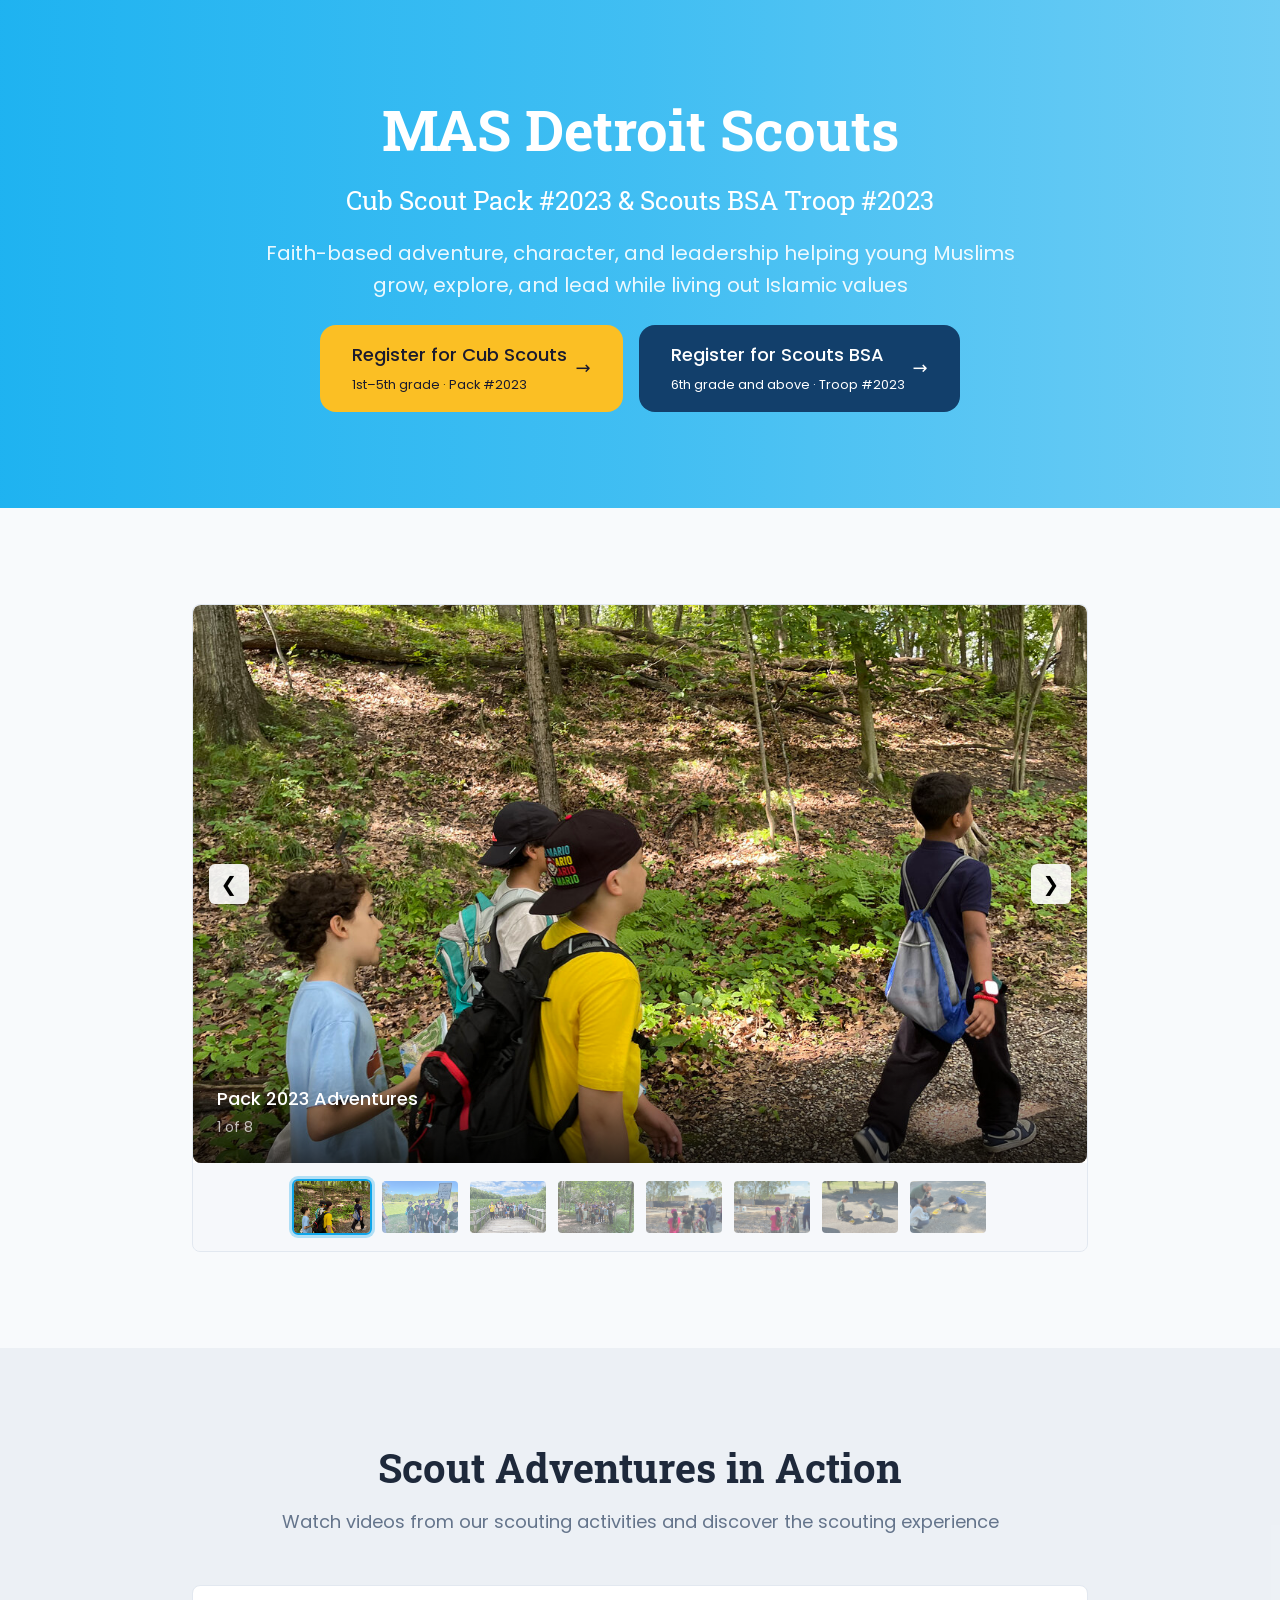
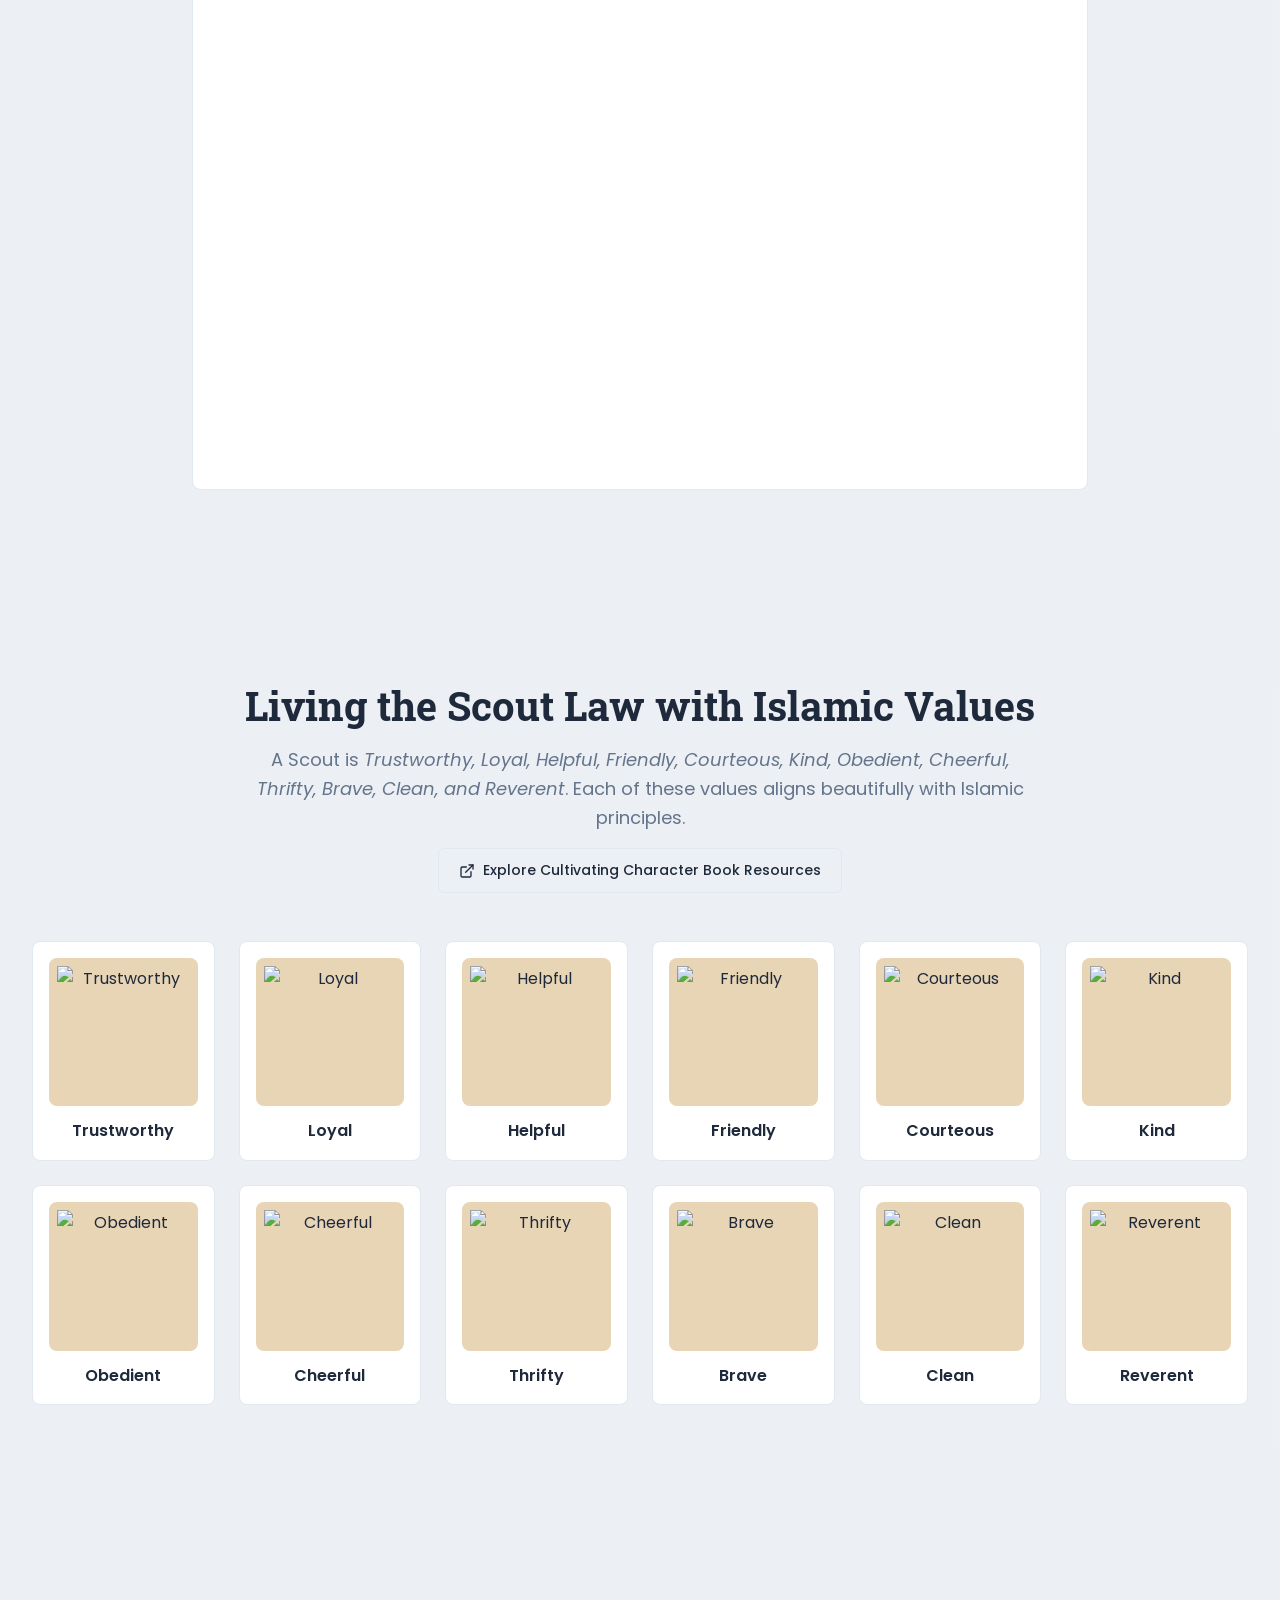
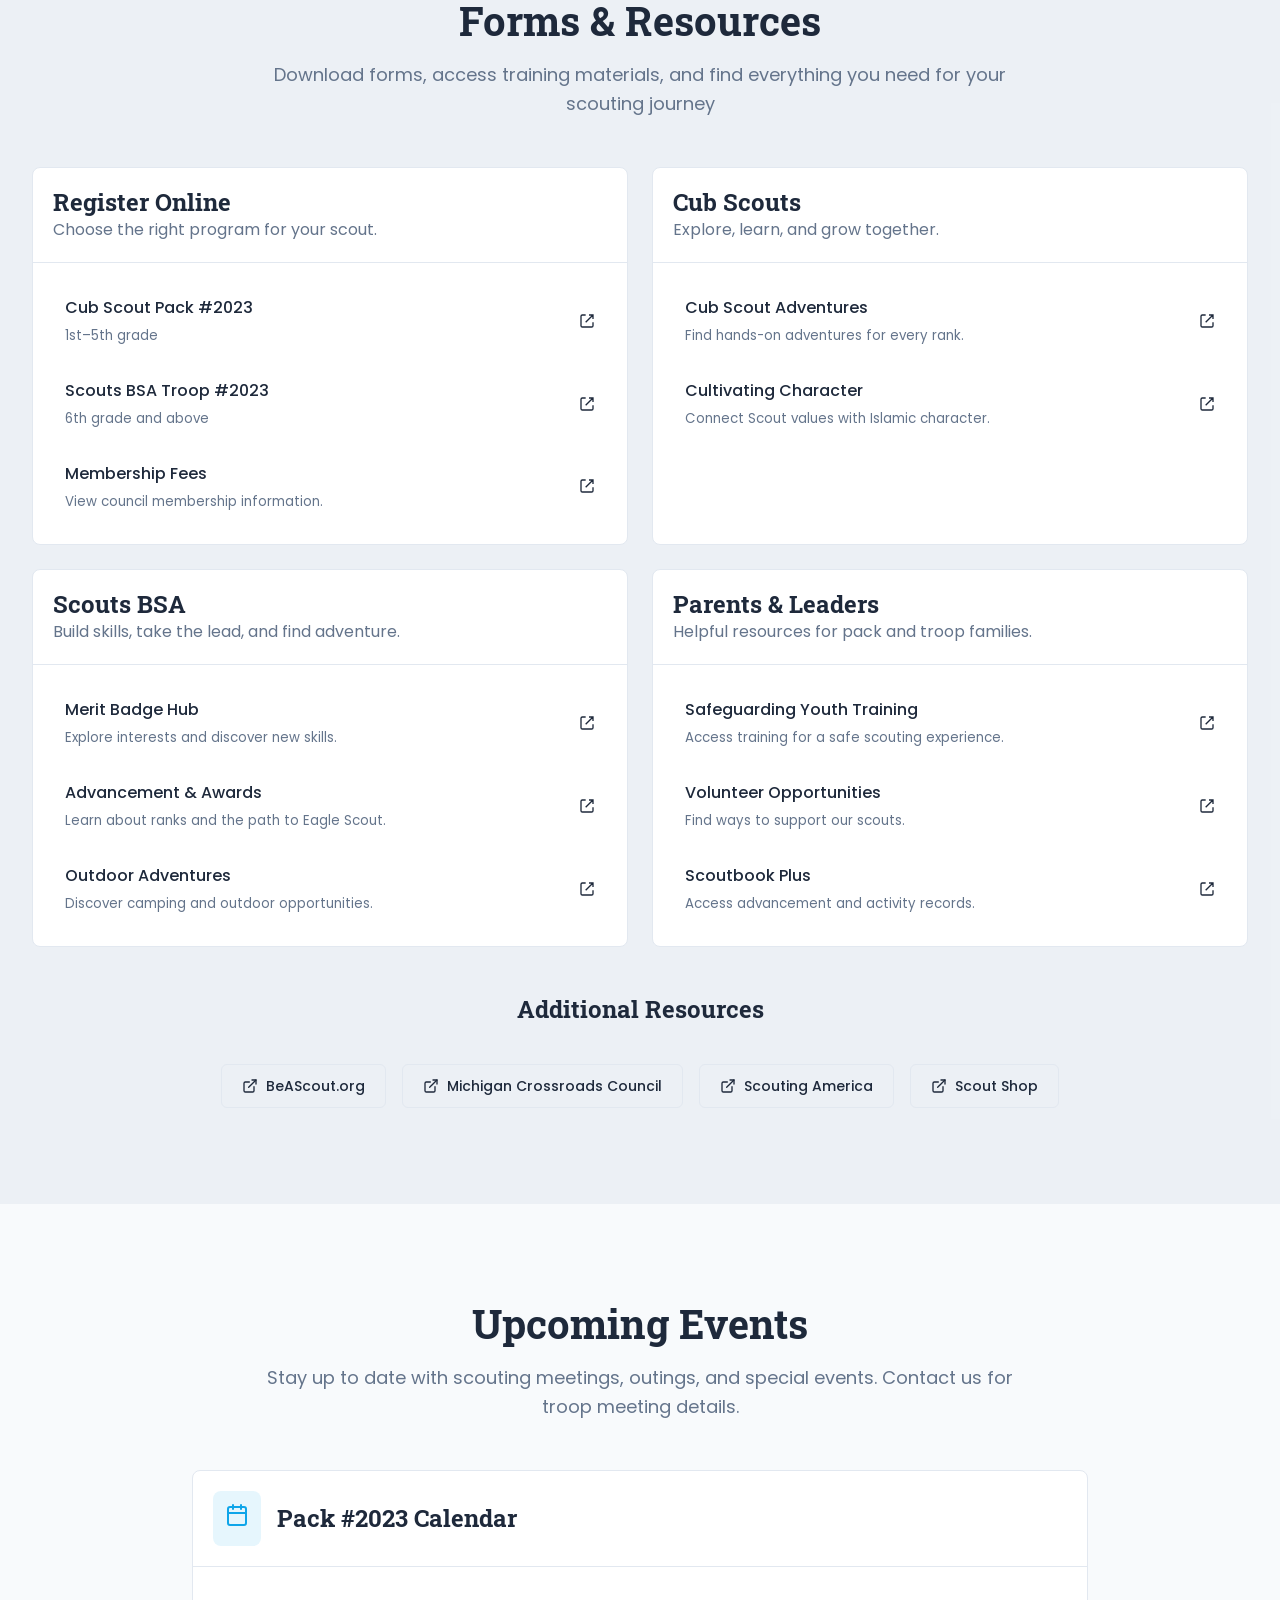
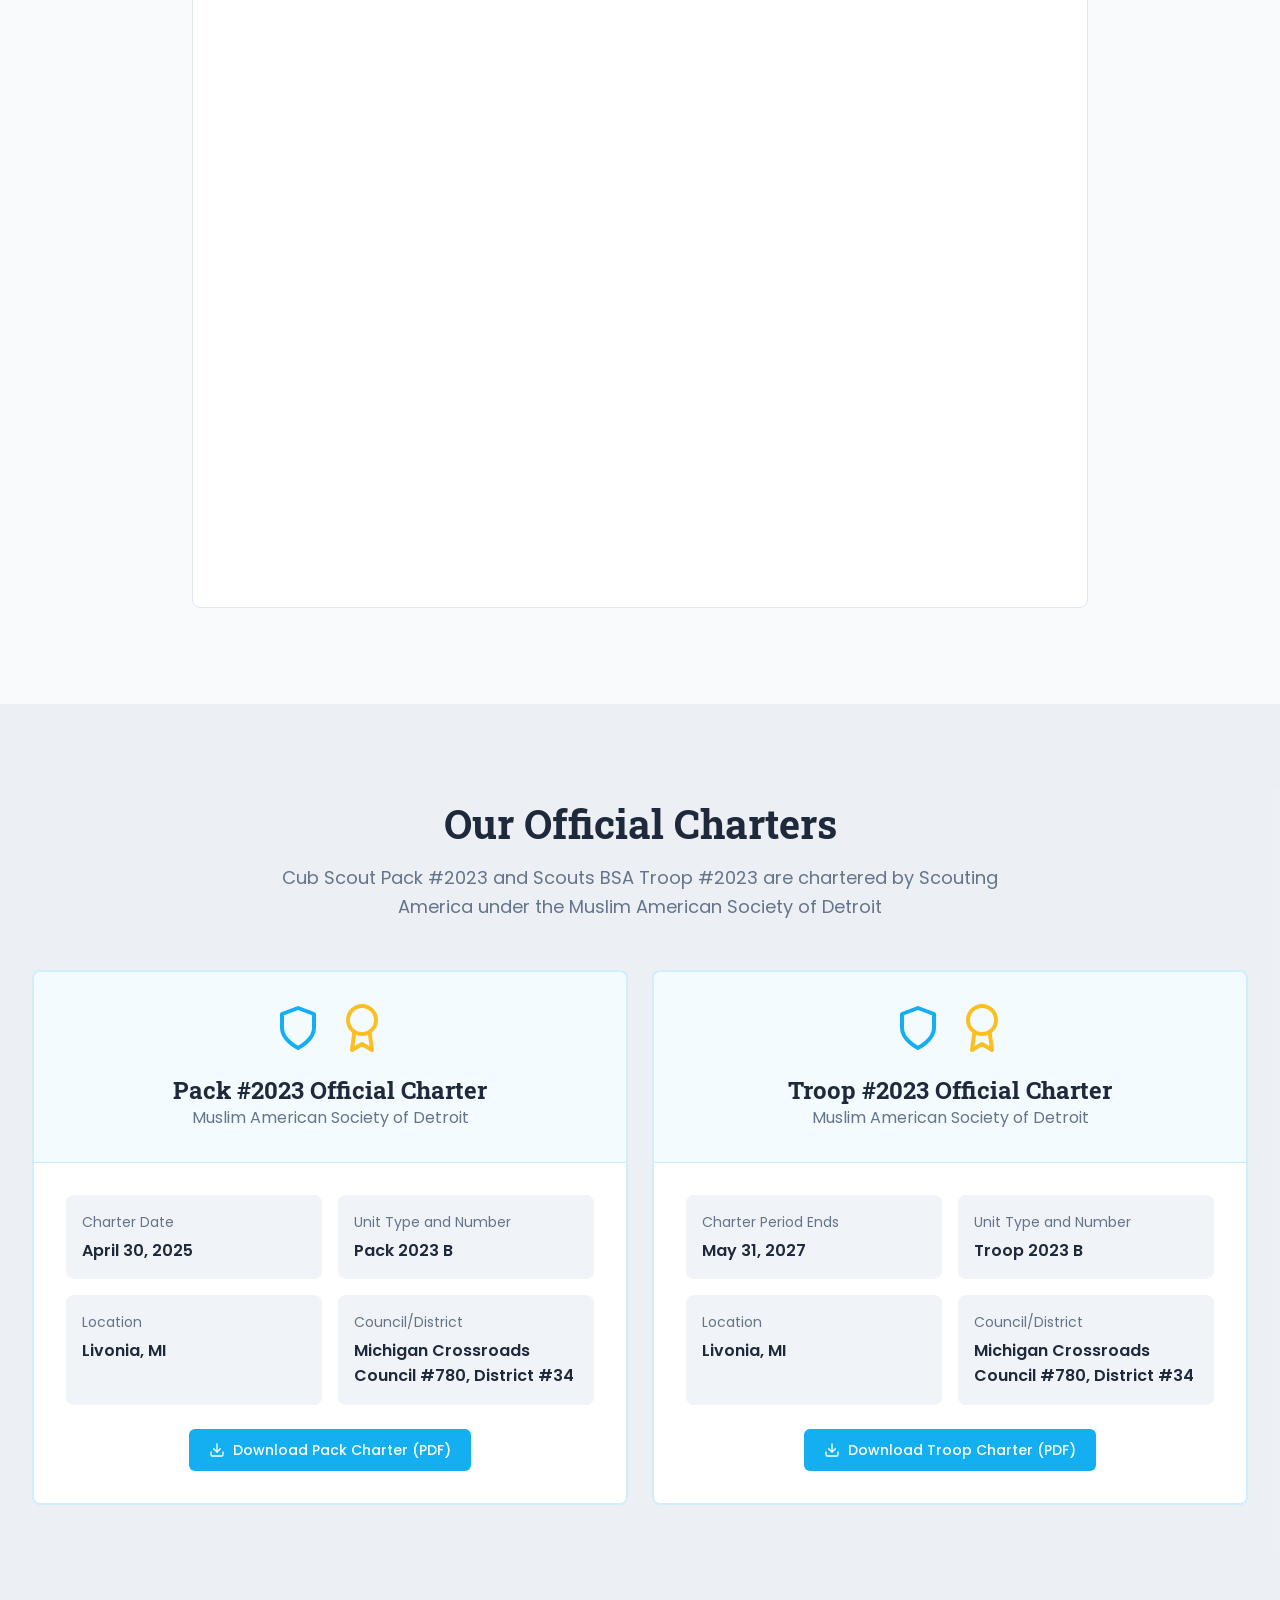
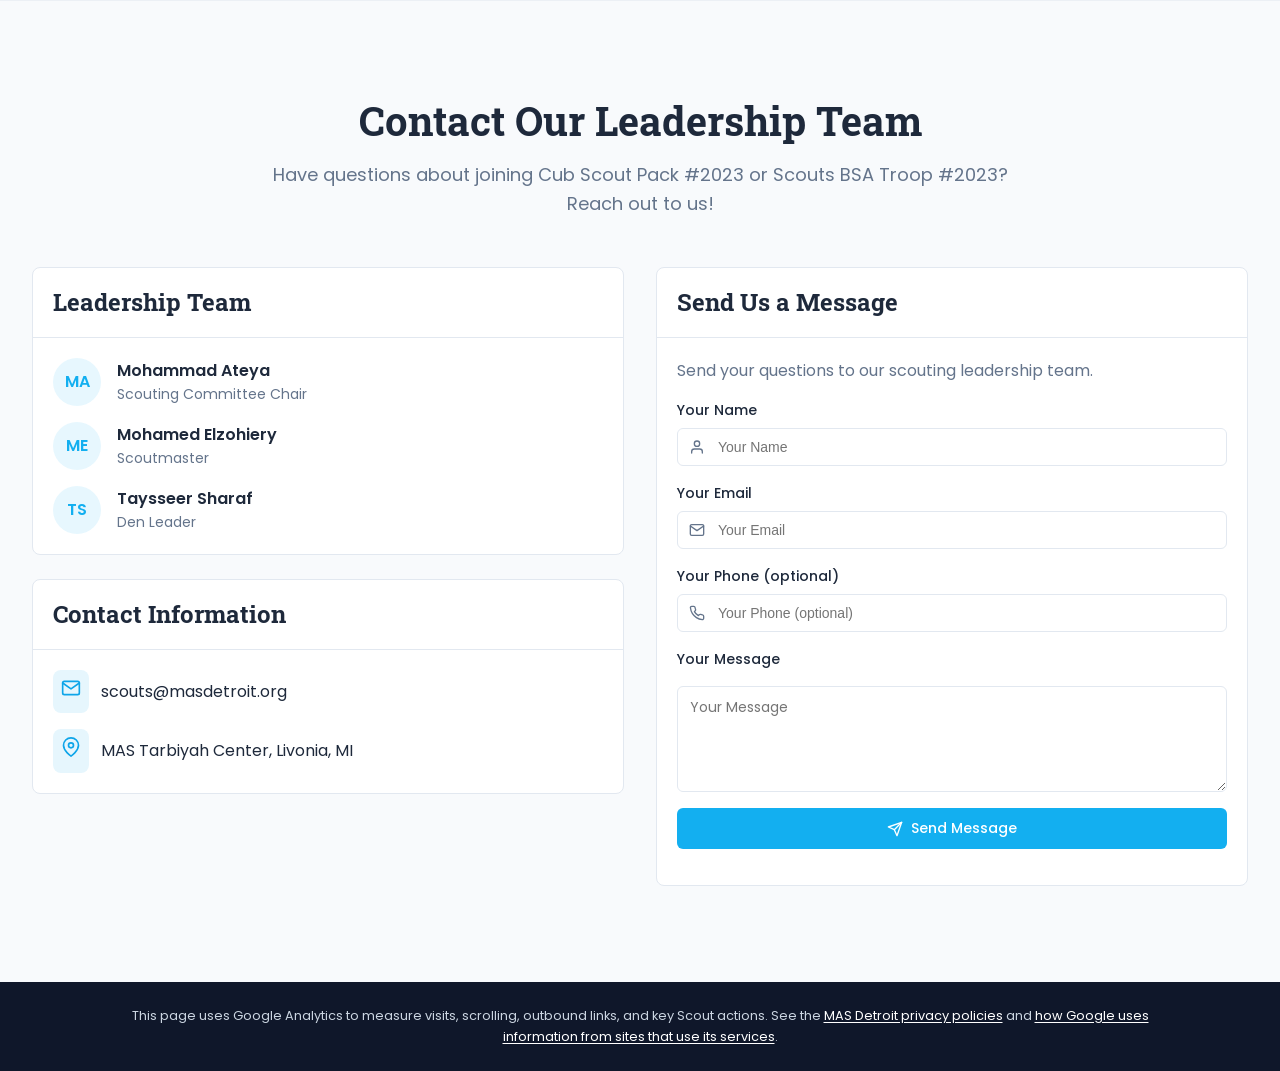
==== commit 740fd565: "Add Google Analytics tracking for Scouts site" ====
--- a/index.html
+++ b/index.html
@@ -13,6 +13,14 @@
   <link rel="preconnect" href="https://fonts.gstatic.com" crossorigin>
   <link href="https://fonts.googleapis.com/css2?family=Poppins:wght@300;400;500;600;700&amp;family=Roboto+Slab:wght@400;600;700&amp;display=swap" rel="stylesheet">
   <link rel="stylesheet" href="css/styles.css">
+  <!-- Google tag (gtag.js) -->
+  <script async src="https://www.googletagmanager.com/gtag/js?id=G-QTWM19SSH4"></script>
+  <script>
+    window.dataLayer = window.dataLayer || [];
+    function gtag(){dataLayer.push(arguments);}
+    gtag('js', new Date());
+    gtag('config', 'G-QTWM19SSH4');
+  </script>
 </head>
 <body class="scouts-standalone-preview">
   <main id="scouts-page" class="scouts-page">
@@ -28,10 +36,10 @@
       <p class="hero-programs">Cub Scout Pack #2023 &amp; Scouts BSA Troop #2023</p>
       <p class="hero-description">Faith-based adventure, character, and leadership helping young Muslims grow, explore, and lead while living out Islamic values</p>
       <div class="hero-buttons">
-        <a href="https://my.scouting.org/VES/OnlineReg/1.0.0/?tu=UF-MB-780paa2023" target="_blank" rel="noopener noreferrer" class="btn btn-accent btn-lg registration-button" data-testid="button-register-hero">
+        <a href="https://my.scouting.org/VES/OnlineReg/1.0.0/?tu=UF-MB-780paa2023" target="_blank" rel="noopener noreferrer" class="btn btn-accent btn-lg registration-button" data-testid="button-register-hero" data-ga-event="registration_click" data-ga-program="cub_scouts" data-ga-location="hero">
           <span>Register for Cub Scouts<small>1st–5th grade · Pack #2023</small></span><span aria-hidden="true">→</span>
         </a>
-        <a href="https://my.scouting.org/online-registration/8ee0dd60-25b4-43c1-84af-64dcbc1175f6/applicant-type" target="_blank" rel="noopener noreferrer" class="btn btn-troop btn-lg registration-button" data-testid="button-register-troop">
+        <a href="https://my.scouting.org/online-registration/8ee0dd60-25b4-43c1-84af-64dcbc1175f6/applicant-type" target="_blank" rel="noopener noreferrer" class="btn btn-troop btn-lg registration-button" data-testid="button-register-troop" data-ga-event="registration_click" data-ga-program="scouts_bsa" data-ga-location="hero">
           <span>Register for Scouts BSA<small>6th grade and above · Troop #2023</small></span><span aria-hidden="true">→</span>
         </a>
       </div>
@@ -219,7 +227,7 @@
             <p class="text-muted">Choose the right program for your scout.</p>
           </div>
           <div class="card-content resource-list">
-            <a href="https://my.scouting.org/VES/OnlineReg/1.0.0/?tu=UF-MB-780paa2023" target="_blank" rel="noopener noreferrer" class="resource-item">
+            <a href="https://my.scouting.org/VES/OnlineReg/1.0.0/?tu=UF-MB-780paa2023" target="_blank" rel="noopener noreferrer" class="resource-item" data-ga-event="registration_click" data-ga-program="cub_scouts" data-ga-location="resources">
             <span>
             <strong>Cub Scout Pack #2023</strong>
             <small>1st–5th grade</small>
@@ -228,7 +236,7 @@
             <path d="M15 3h6v6M10 14 21 3M21 14v5a2 2 0 0 1-2 2H5a2 2 0 0 1-2-2V5a2 2 0 0 1 2-2h5"/>
             </svg>
             </a>
-            <a href="https://my.scouting.org/online-registration/8ee0dd60-25b4-43c1-84af-64dcbc1175f6/applicant-type" target="_blank" rel="noopener noreferrer" class="resource-item">
+            <a href="https://my.scouting.org/online-registration/8ee0dd60-25b4-43c1-84af-64dcbc1175f6/applicant-type" target="_blank" rel="noopener noreferrer" class="resource-item" data-ga-event="registration_click" data-ga-program="scouts_bsa" data-ga-location="resources">
             <span>
             <strong>Scouts BSA Troop #2023</strong>
             <small>6th grade and above</small>
@@ -348,7 +356,7 @@
 
       <div class="additional-resources">
         <h3 class="text-center mb-6" style="width: 100%">Additional Resources</h3>
-        <a href="https://beascout.scouting.org/" target="_blank" rel="noopener noreferrer" class="btn btn-outline" data-testid="button-beascout">
+        <a href="https://beascout.scouting.org/" target="_blank" rel="noopener noreferrer" class="btn btn-outline" data-testid="button-beascout" data-ga-event="scout_resource_click" data-ga-resource="be_a_scout">
           <svg width="16" height="16" viewBox="0 0 24 24" fill="none" stroke="currentColor" stroke-width="2" stroke-linecap="round" stroke-linejoin="round"><path d="M18 13v6a2 2 0 0 1-2 2H5a2 2 0 0 1-2-2V8a2 2 0 0 1 2-2h6"/><polyline points="15 3 21 3 21 9"/><line x1="10" y1="14" x2="21" y2="3"/></svg>
           BeAScout.org
         </a>
@@ -434,7 +442,7 @@
             </div>
           </div>
           <div class="text-center">
-            <a href="https://www.masdetroit.org/wp-content/uploads/2025/06/MASD-Scout-Cert.pdf" target="_blank" rel="noopener noreferrer" class="btn btn-primary" data-testid="button-download-charter">
+            <a href="https://www.masdetroit.org/wp-content/uploads/2025/06/MASD-Scout-Cert.pdf" target="_blank" rel="noopener noreferrer" class="btn btn-primary" data-testid="button-download-charter" data-ga-event="charter_download" data-ga-program="cub_scouts">
               <svg width="16" height="16" viewBox="0 0 24 24" fill="none" stroke="currentColor" stroke-width="2" stroke-linecap="round" stroke-linejoin="round"><path d="M21 15v4a2 2 0 0 1-2 2H5a2 2 0 0 1-2-2v-4"/><polyline points="7 10 12 15 17 10"/><line x1="12" y1="15" x2="12" y2="3"/></svg>
               Download Pack Charter (PDF)
             </a>
@@ -470,7 +478,7 @@
             </div>
           </div>
           <div class="text-center">
-            <a href="assets/troop-2023-charter.pdf" target="_blank" rel="noopener noreferrer" class="btn btn-primary" data-testid="button-download-troop-charter">
+            <a href="assets/troop-2023-charter.pdf" target="_blank" rel="noopener noreferrer" class="btn btn-primary" data-testid="button-download-troop-charter" data-ga-event="charter_download" data-ga-program="scouts_bsa">
               <svg width="16" height="16" viewBox="0 0 24 24" fill="none" stroke="currentColor" stroke-width="2" stroke-linecap="round" stroke-linejoin="round"><path d="M21 15v4a2 2 0 0 1-2 2H5a2 2 0 0 1-2-2v-4"/><polyline points="7 10 12 15 17 10"/><line x1="12" y1="15" x2="12" y2="3"/></svg>
               Download Troop Charter (PDF)
             </a>
@@ -527,7 +535,7 @@
               <h3>Contact Information</h3>
             </div>
             <div class="card-content" style="display: flex; flex-direction: column; gap: 1rem;">
-              <a href="mailto:scouts@masdetroit.org" class="contact-item" data-testid="link-email">
+              <a href="mailto:scouts@masdetroit.org" class="contact-item" data-testid="link-email" data-ga-event="contact_email_click">
                 <div class="contact-icon">
                   <svg width="20" height="20" viewBox="0 0 24 24" fill="none" stroke="currentColor" stroke-width="2" stroke-linecap="round" stroke-linejoin="round"><path d="M4 4h16c1.1 0 2 .9 2 2v12c0 1.1-.9 2-2 2H4c-1.1 0-2-.9-2-2V6c0-1.1.9-2 2-2z"/><polyline points="22,6 12,13 2,6"/></svg>
                 </div>
@@ -577,6 +585,10 @@
     </div>
   </section>
 
+  <footer class="scouts-footer">
+    <p>This page uses Google Analytics to measure visits, scrolling, outbound links, and key Scout actions. See the <a href="https://www.masdetroit.org/policies-terms/" target="_blank" rel="noopener noreferrer">MAS Detroit privacy policies</a> and <a href="https://policies.google.com/technologies/partner-sites" target="_blank" rel="noopener noreferrer">how Google uses information from sites that use its services</a>.</p>
+  </footer>
+
   <!-- Toast notification -->
   <div id="toast" class="toast" role="status" aria-live="polite">
     <h4>Message submitted</h4>
--- a/css/styles.css
+++ b/css/styles.css
@@ -28,14 +28,22 @@
   margin: 0;
 }
 
+html:has(.scouts-page),
+body:has(.scouts-page) {
+  min-height: 0;
+  height: auto;
+  overflow-x: hidden;
+}
+
+html:has(.scouts-page) {
+  scroll-behavior: smooth;
+  scroll-padding-top: 1rem;
+}
+
 .scouts-page, .scouts-page *, .scouts-page *::before, .scouts-page *::after {
   box-sizing: border-box;
   margin: 0;
   padding: 0;
-}
-
-.scouts-page {
-  scroll-behavior: smooth;
 }
 
 .scouts-page {
@@ -43,7 +51,6 @@
   background-color: var(--background);
   color: var(--foreground);
   line-height: 1.6;
-  min-height: 100vh;
 }
 
 .scouts-page img {
@@ -964,6 +971,25 @@
 .scouts-page .hero a:focus-visible { outline-color: #fff; }
 .scouts-page .contact-form button:disabled { opacity: 0.65; cursor: wait; }
 
+.scouts-footer {
+  padding: 1.5rem 1rem;
+  background: #0f172a;
+  color: #cbd5e1;
+  font: 0.8rem/1.6 var(--font-body);
+  text-align: center;
+}
+
+.scouts-footer p {
+  max-width: 64rem;
+  margin: 0 auto;
+}
+
+.scouts-footer a {
+  color: #fff;
+  text-decoration: underline;
+  text-underline-offset: 0.15em;
+}
+
 @media (max-width: 639px) {
   .scouts-page .hero-buttons { align-items: stretch; }
   .scouts-page .registration-button { justify-content: space-between; font-size: 1rem; padding: 1rem 1.25rem; }
